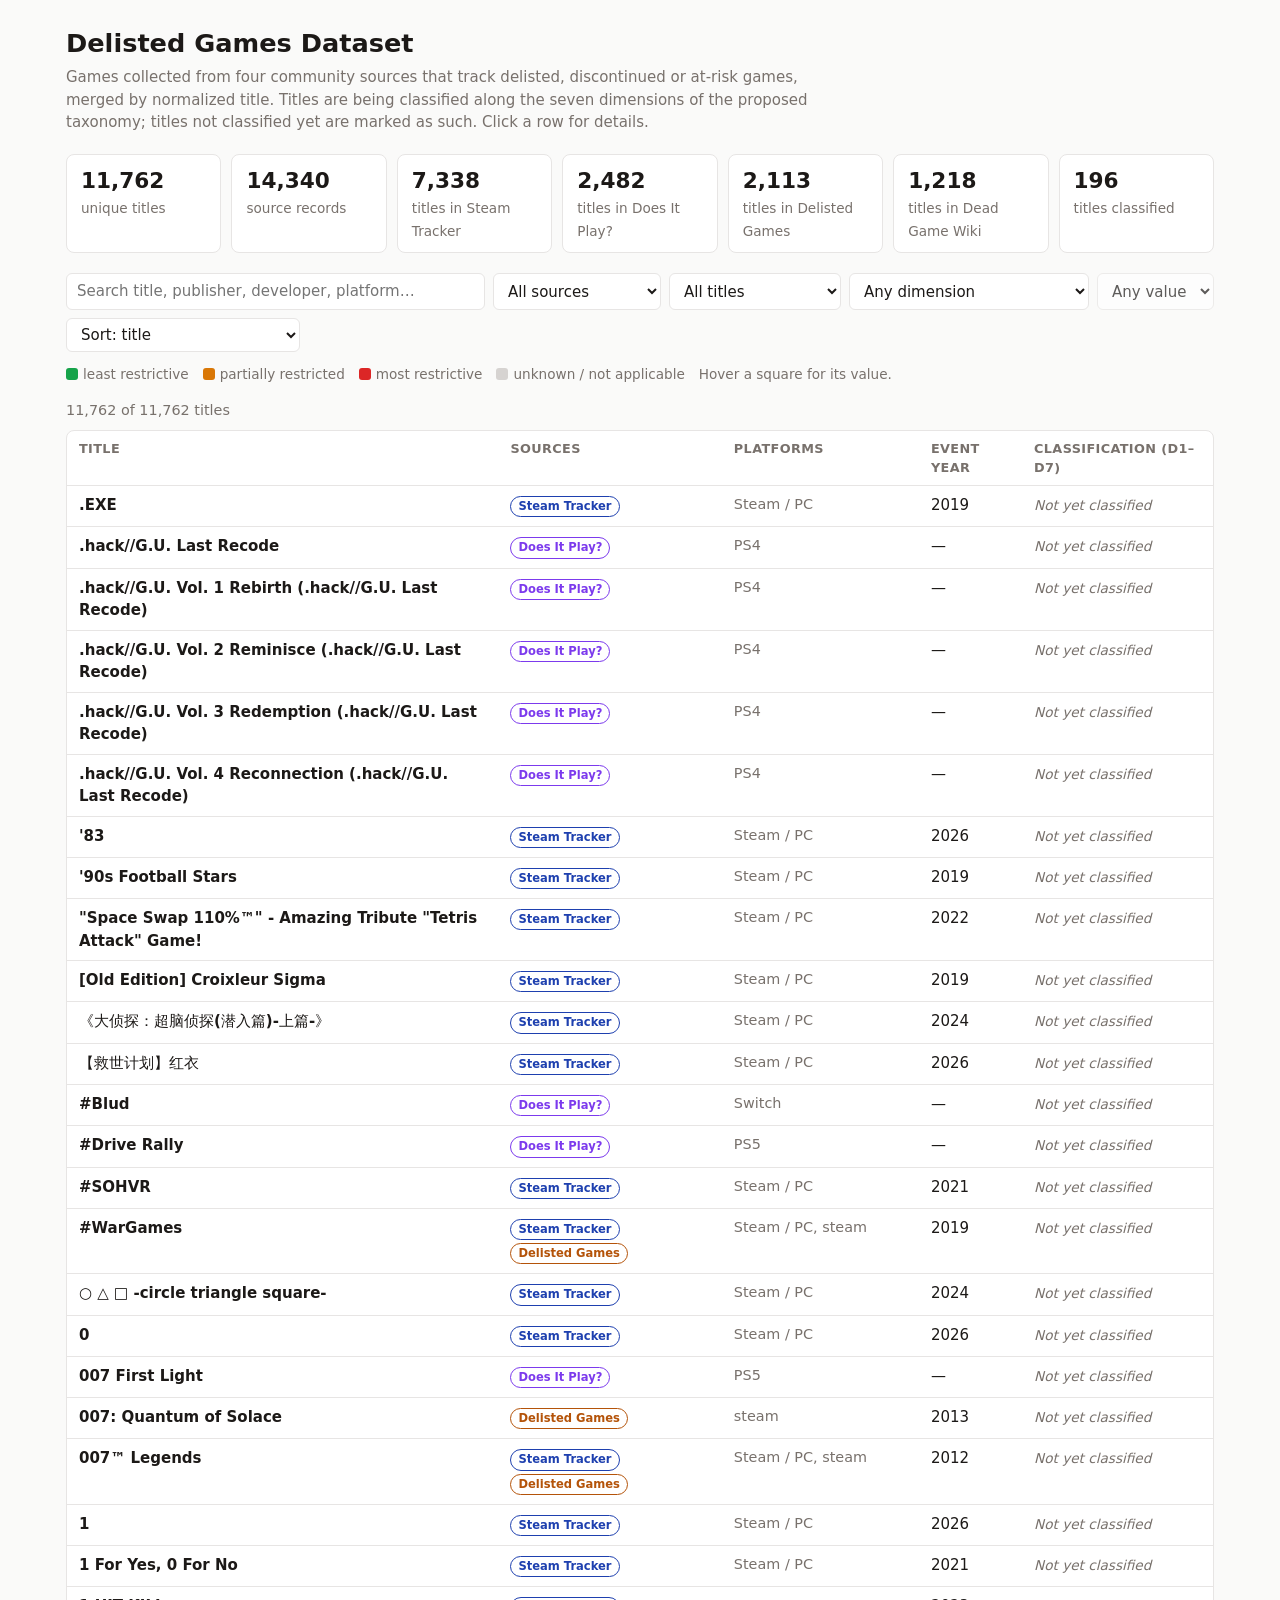
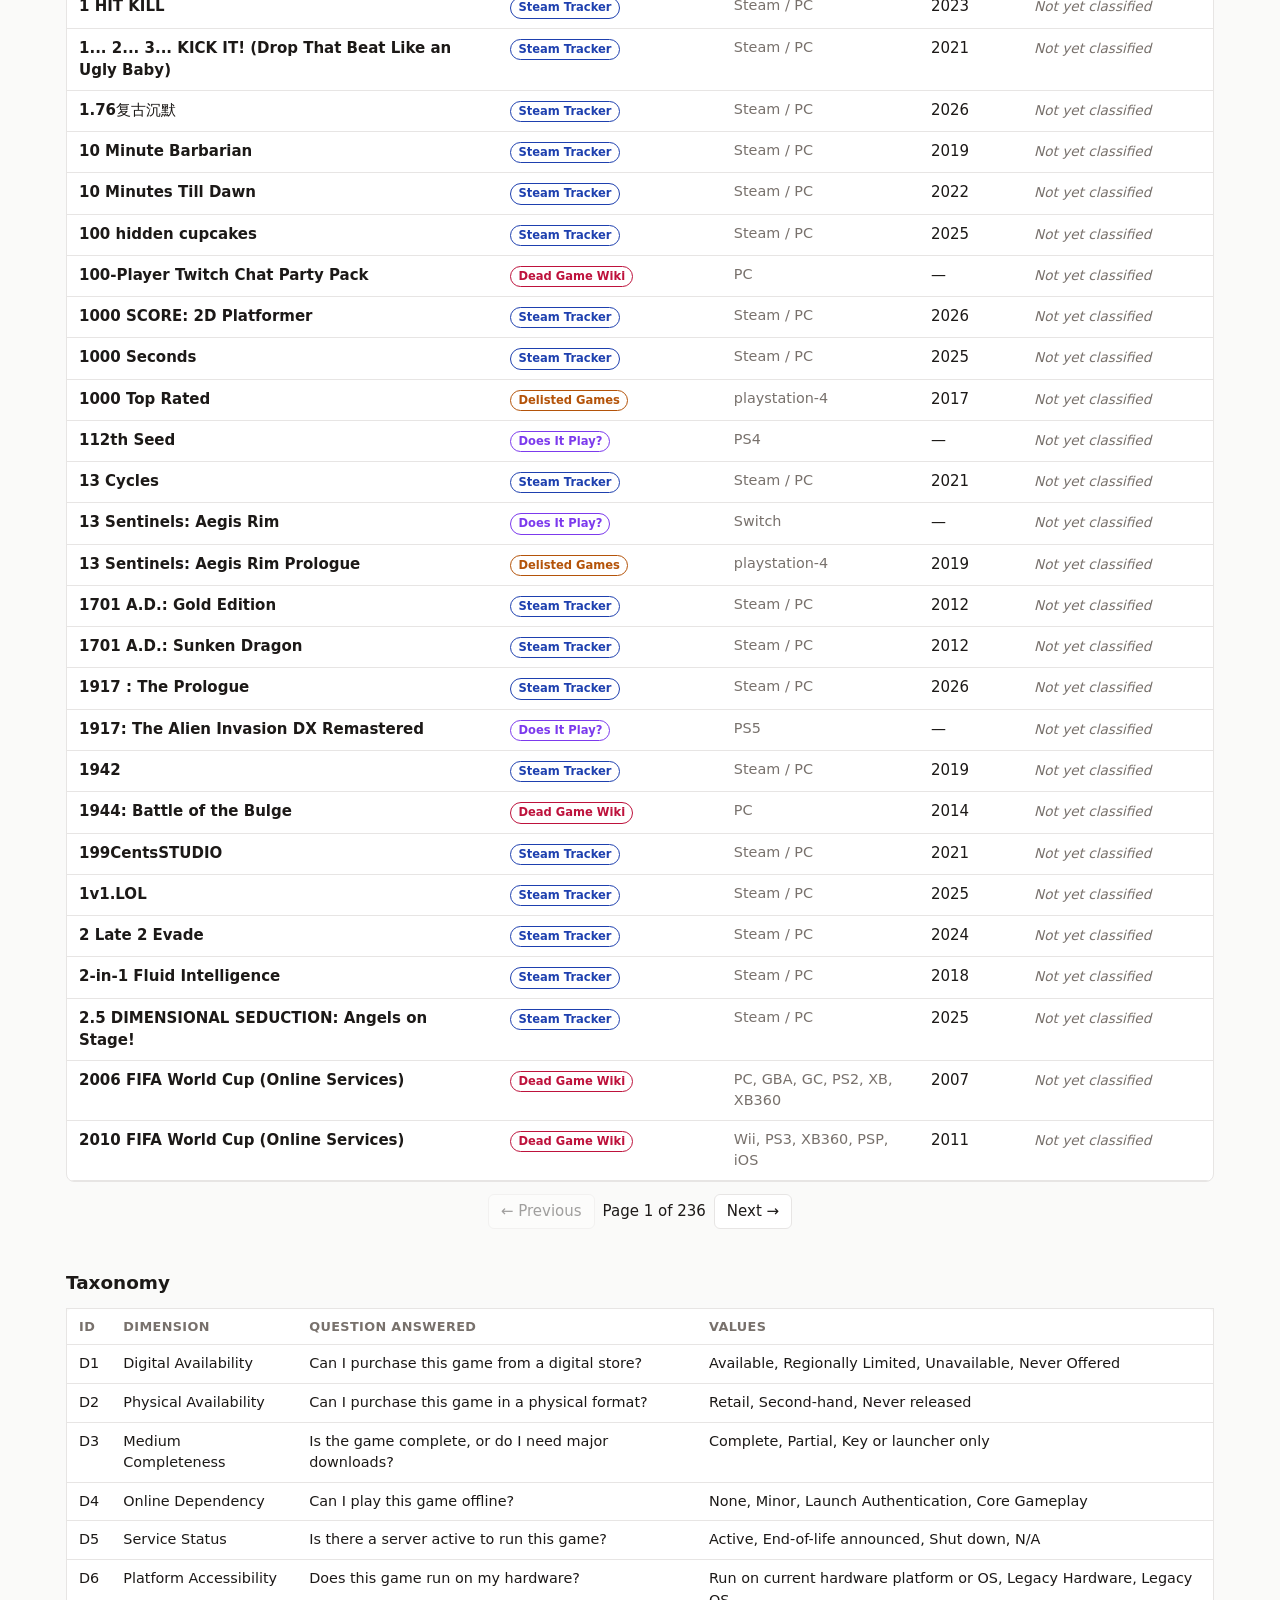
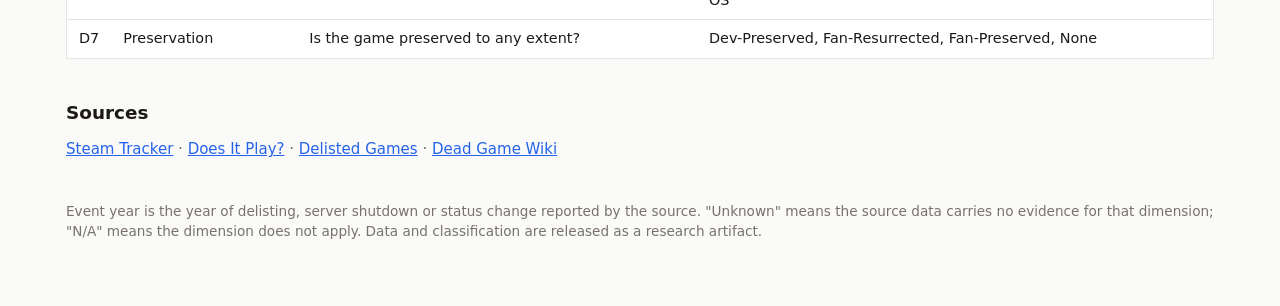
==== index.html @ ac96ac07 "Initial dataset site Co-Authored-By: Claude Opus 5.5 <noreply@anthropic.com>" ====
<!doctype html>
<html lang="en">
<head>
<meta charset="utf-8">
<meta name="viewport" content="width=device-width, initial-scale=1">
<title>Delisted Games Dataset</title>
<style>
  :root {
    --bg: #fafaf9; --panel: #ffffff; --text: #1c1917; --muted: #78716c;
    --line: #e7e5e4; --accent: #2563eb; --row-hover: #f5f5f4;
    --good: #16a34a; --mid: #d97706; --bad: #dc2626; --none: #d6d3d1;
    --steam_tracker: #1e40af; --doesitplay: #7c3aed;
    --delisted_games: #b45309; --dead_game_list: #be123c;
  }
  @media (prefers-color-scheme: dark) {
    :root:not([data-theme="light"]) {
      --bg: #0c0a09; --panel: #1c1917; --text: #f5f5f4; --muted: #a8a29e;
      --line: #292524; --accent: #60a5fa; --row-hover: #262220; --none: #44403c;
      --steam_tracker: #93c5fd; --doesitplay: #c4b5fd;
      --delisted_games: #fcd34d; --dead_game_list: #fda4af;
    }
  }
  * { box-sizing: border-box; }
  body { margin: 0; background: var(--bg); color: var(--text);
         font: 15px/1.5 system-ui, -apple-system, "Segoe UI", sans-serif; }
  main { max-width: 1180px; margin: 0 auto; padding: 24px 16px 64px; }
  h1 { font-size: 1.6rem; margin: 0 0 4px; }
  h2 { font-size: 1.15rem; margin: 40px 0 12px; }
  p.lead { color: var(--muted); margin: 0 0 20px; max-width: 760px; }
  a { color: var(--accent); }

  .stats { display: grid; grid-template-columns: repeat(auto-fit, minmax(150px, 1fr));
           gap: 10px; margin-bottom: 20px; }
  .stat { background: var(--panel); border: 1px solid var(--line); border-radius: 8px; padding: 10px 14px; }
  .stat b { display: block; font-size: 1.35rem; font-variant-numeric: tabular-nums; }
  .stat span { color: var(--muted); font-size: .85rem; }

  .filters { display: flex; flex-wrap: wrap; gap: 8px; margin-bottom: 12px; }
  .filters input, .filters select {
    font: inherit; padding: 6px 10px; border: 1px solid var(--line); border-radius: 6px;
    background: var(--panel); color: var(--text); min-width: 0; }
  .filters input[type=search] { flex: 1 1 240px; }
  .count { color: var(--muted); font-size: .9rem; margin-bottom: 8px; }

  .table-wrap { background: var(--panel); border: 1px solid var(--line); border-radius: 8px; overflow-x: auto; }
  table { border-collapse: collapse; width: 100%; }
  th, td { text-align: left; padding: 8px 12px; border-bottom: 1px solid var(--line); vertical-align: top; }
  th { font-size: .8rem; text-transform: uppercase; letter-spacing: .03em; color: var(--muted); font-weight: 600; }
  tr.game { cursor: pointer; }
  tr.game:hover { background: var(--row-hover); }
  tr.game td:first-child { font-weight: 550; }
  td.num { font-variant-numeric: tabular-nums; white-space: nowrap; }
  .plat { color: var(--muted); font-size: .9rem; }

  .badge { display: inline-block; font-size: .72rem; font-weight: 600; padding: 1px 7px; margin: 1px 3px 1px 0;
           border-radius: 999px; border: 1px solid currentColor; white-space: nowrap; }
  .chips { display: flex; gap: 3px; }
  .chip { width: 20px; height: 20px; border-radius: 4px; font-size: .7rem; font-weight: 700; color: #fff;
          display: grid; place-items: center; }
  .chip.good { background: var(--good); } .chip.mid { background: var(--mid); }
  .chip.bad { background: var(--bad); } .chip.none { background: var(--none); color: var(--muted); }
  .pending { color: var(--muted); font-size: .85rem; font-style: italic; }

  tr.detail td { background: var(--bg); padding: 14px 16px; }
  .detail-grid { display: grid; grid-template-columns: repeat(auto-fit, minmax(300px, 1fr)); gap: 12px; }
  .card { background: var(--panel); border: 1px solid var(--line); border-radius: 8px; padding: 12px 14px; }
  .card h3 { font-size: .95rem; margin: 0 0 6px; }
  .card dl { display: grid; grid-template-columns: max-content 1fr; gap: 2px 12px; margin: 0; font-size: .88rem; }
  .card dt { color: var(--muted); }
  .card dd { margin: 0; overflow-wrap: anywhere; }
  .card .excerpt { font-size: .85rem; color: var(--muted); margin: 8px 0 0; }
  .cls-table td { padding: 4px 8px; font-size: .88rem; }
  .cls-table td:first-child { color: var(--muted); white-space: nowrap; }
  .val { font-weight: 600; }
  .val.good { color: var(--good); } .val.mid { color: var(--mid); } .val.bad { color: var(--bad); }
  .val.none { color: var(--muted); font-weight: 400; }

  .pager { display: flex; gap: 8px; align-items: center; justify-content: center; margin-top: 12px; }
  .pager button { font: inherit; padding: 5px 12px; border-radius: 6px; border: 1px solid var(--line);
                  background: var(--panel); color: var(--text); cursor: pointer; }
  .pager button:disabled { opacity: .4; cursor: default; }

  .taxonomy { width: 100%; background: var(--panel); border: 1px solid var(--line); border-radius: 8px; }
  .taxonomy td { font-size: .9rem; }
  .legend { display: flex; gap: 14px; flex-wrap: wrap; font-size: .85rem; color: var(--muted); margin: 8px 0 16px; }
  .legend span { display: inline-flex; align-items: center; gap: 5px; }
  .legend i { width: 12px; height: 12px; border-radius: 3px; display: inline-block; }
  footer { margin-top: 40px; color: var(--muted); font-size: .85rem; }

  @media (max-width: 640px) {
    th.col-plat, td.col-plat, th.col-year, td.col-year { display: none; }
    th, td { padding: 8px; }
  }
</style>
</head>
<body>
<main>
  <h1>Delisted Games Dataset</h1>
  <p class="lead">
    Games collected from four community sources that track delisted, discontinued or at-risk games,
    merged by normalized title. Titles are being classified along the seven dimensions of the
    proposed taxonomy; titles not classified yet are marked as such. Click a row for details.
  </p>

  <div class="stats" id="stats"></div>

  <div class="filters">
    <input type="search" id="q" placeholder="Search title, publisher, developer, platform…" aria-label="Search">
    <select id="f-source" aria-label="Source"></select>
    <select id="f-status" aria-label="Classification status">
      <option value="">All titles</option>
      <option value="yes">Classified</option>
      <option value="no">Not yet classified</option>
    </select>
    <select id="f-dim" aria-label="Taxonomy dimension"></select>
    <select id="f-val" aria-label="Dimension value" disabled><option value="">Any value</option></select>
    <select id="f-sort" aria-label="Sort">
      <option value="title">Sort: title</option>
      <option value="event-desc">Sort: event year (newest)</option>
      <option value="event-asc">Sort: event year (oldest)</option>
      <option value="sources">Sort: number of sources</option>
    </select>
  </div>
  <div class="legend" id="legend"></div>
  <div class="count" id="count"></div>

  <div class="table-wrap">
    <table>
      <thead><tr>
        <th>Title</th><th>Sources</th><th class="col-plat">Platforms</th>
        <th class="col-year">Event year</th><th>Classification (D1–D7)</th>
      </tr></thead>
      <tbody id="rows"></tbody>
    </table>
  </div>
  <div class="pager">
    <button id="prev">← Previous</button><span id="page"></span><button id="next">Next →</button>
  </div>

  <h2>Taxonomy</h2>
  <table class="taxonomy">
    <thead><tr><th>ID</th><th>Dimension</th><th>Question answered</th><th>Values</th></tr></thead>
    <tbody id="taxonomy"></tbody>
  </table>

  <h2>Sources</h2>
  <p class="lead" id="sources-text"></p>

  <footer>
    Event year is the year of delisting, server shutdown or status change reported by the source.
    "Unknown" means the source data carries no evidence for that dimension; "N/A" means the dimension
    does not apply. Data and classification are released as a research artifact.
  </footer>
</main>

<script src="games.js"></script>
<script src="classification.js"></script>
<script>
(() => {
  const SOURCES = {
    steam_tracker:  { label: "Steam Tracker",  url: "https://steam-tracker.com/apps/delisted" },
    doesitplay:     { label: "Does It Play?",  url: "https://www.doesitplay.org/" },
    delisted_games: { label: "Delisted Games", url: "https://delistedgames.com/" },
    dead_game_list: { label: "Dead Game Wiki", url: "https://stopkillinggames.wiki.gg/wiki/Dead_game_list" },
  };

  // Table III; tone per value: good / mid / bad / none (no or neutral evidence).
  const DIMS = [
    ["D1", "Digital Availability", "Can I purchase this game from a digital store?",
      { "Available": "good", "Regionally Limited": "mid", "Unavailable": "bad", "Never Offered": "none" }],
    ["D2", "Physical Availability", "Can I purchase this game in a physical format?",
      { "Retail": "good", "Second-hand": "mid", "Never released": "none" }],
    ["D3", "Medium Completeness", "Is the game complete, or do I need major downloads?",
      { "Complete": "good", "Partial": "mid", "Key or launcher only": "bad" }],
    ["D4", "Online Dependency", "Can I play this game offline?",
      { "None": "good", "Minor": "mid", "Launch Authentication": "bad", "Core Gameplay": "bad" }],
    ["D5", "Service Status", "Is there a server active to run this game?",
      { "Active": "good", "End-of-life announced": "mid", "Shut down": "bad", "N/A": "none" }],
    ["D6", "Platform Accessibility", "Does this game run on my hardware?",
      { "Run on current hardware platform or OS": "good", "Legacy Hardware": "mid", "Legacy OS": "mid" }],
    ["D7", "Preservation", "Is the game preserved to any extent?",
      { "Dev-Preserved": "good", "Fan-Resurrected": "good", "Fan-Preserved": "mid", "None": "bad" }],
  ];
  const tone = (i, v) => DIMS[i][3][v] || "none";

  const PAGE_SIZE = 50;
  const games = window.GAMES || [];
  const cls = window.CLASSIFICATION || {};

  const esc = (s) => String(s ?? "").replace(/[&<>"']/g,
    (c) => ({ "&": "&amp;", "<": "&lt;", ">": "&gt;", '"': "&quot;", "'": "&#39;" }[c]));
  const safeUrl = (u) => /^https?:\/\//i.test(u || "") ? u : "";
  const uniq = (a) => [...new Set(a.filter(Boolean))];

  // Precompute per-title fields used by search, filters and sorting.
  for (const g of games) {
    g.name = g.r[0].n || g.id;
    g.sources = uniq(g.r.map((r) => r.s));
    g.platforms = uniq(g.r.map((r) => r.p));
    const ey = g.r.map((r) => +r.ey).filter(Boolean);
    g.event = ey.length ? Math.min(...ey) : null;
    g.text = [g.id, ...g.r.flatMap((r) => [r.n, r.pub, r.dev, r.p])].join(" ").toLowerCase();
    g.c = cls[g.id] || null;
  }

  // Stats.
  const nRecords = games.reduce((n, g) => n + g.r.length, 0);
  const nClassified = games.filter((g) => g.c).length;
  const statItems = [
    [games.length.toLocaleString(), "unique titles"],
    [nRecords.toLocaleString(), "source records"],
    ...Object.entries(SOURCES).map(([k, s]) =>
      [games.filter((g) => g.sources.includes(k)).length.toLocaleString(), `titles in ${s.label}`]),
    [nClassified.toLocaleString(), "titles classified"],
  ];
  document.getElementById("stats").innerHTML =
    statItems.map(([b, s]) => `<div class="stat"><b>${b}</b><span>${esc(s)}</span></div>`).join("");

  // Filter controls.
  const $ = (id) => document.getElementById(id);
  $("f-source").innerHTML = `<option value="">All sources</option>` +
    Object.entries(SOURCES).map(([k, s]) => `<option value="${k}">${esc(s.label)}</option>`).join("");
  $("f-dim").innerHTML = `<option value="">Any dimension</option>` +
    DIMS.map(([id, name], i) => `<option value="${i}">${id} ${esc(name)}</option>`).join("");
  $("f-dim").addEventListener("change", () => {
    const i = $("f-dim").value;
    const vals = i === "" ? [] : uniq([...Object.keys(DIMS[i][3]), "N/A", "Unknown"]);
    $("f-val").innerHTML = `<option value="">Any value</option>` +
      vals.map((v) => `<option>${esc(v)}</option>`).join("");
    $("f-val").disabled = i === "";
    update(true);
  });

  $("legend").innerHTML = [["good", "least restrictive"], ["mid", "partially restricted"],
    ["bad", "most restrictive"], ["none", "unknown / not applicable"]]
    .map(([t, l]) => `<span><i style="background:var(--${t})"></i>${l}</span>`).join("") +
    `<span>Hover a square for its value.</span>`;

  $("taxonomy").innerHTML = DIMS.map(([id, name, q, vals]) =>
    `<tr><td>${id}</td><td>${esc(name)}</td><td>${esc(q)}</td><td>${Object.keys(vals).map(esc).join(", ")}</td></tr>`
  ).join("");

  $("sources-text").innerHTML = Object.values(SOURCES)
    .map((s) => `<a href="${s.url}" rel="noopener noreferrer" target="_blank">${esc(s.label)}</a>`).join(" · ");

  // Rendering.
  let page = 0, filtered = games, open = null;

  function chips(g) {
    if (!g.c) return `<span class="pending">Not yet classified</span>`;
    return `<div class="chips">` + g.c.d.map((v, i) =>
      `<span class="chip ${tone(i, v)}" title="${DIMS[i][0]} ${esc(DIMS[i][1])}: ${esc(v)}">${i + 1}</span>`
    ).join("") + `</div>`;
  }

  function badges(g) {
    return g.sources.map((s) =>
      `<span class="badge" style="color:var(--${s})">${esc(SOURCES[s].label)}</span>`).join("");
  }

  function recordCard(r) {
    const url = safeUrl(r.url);
    const rows = [["Name", r.n], ["Platform", r.p], ["Publisher", r.pub], ["Developer", r.dev],
                  ["Release year", r.ry], ["Event year", r.ey], ["Status", r.st]]
      .filter(([, v]) => v)
      .map(([k, v]) => `<dt>${k}</dt><dd>${esc(v)}</dd>`).join("");
    return `<div class="card"><h3 style="color:var(--${r.s})">${esc(SOURCES[r.s].label)}</h3>
      <dl>${rows}${url ? `<dt>Link</dt><dd><a href="${esc(url)}" rel="noopener noreferrer" target="_blank">${esc(new URL(url).hostname)}</a></dd>` : ""}</dl>
      ${r.x ? `<p class="excerpt">${esc(r.x)}</p>` : ""}</div>`;
  }

  function classificationCard(g) {
    if (!g.c) return `<div class="card"><h3>Classification</h3><p class="pending">This title has not been classified yet.</p></div>`;
    const rows = g.c.d.map((v, i) =>
      `<tr><td>${DIMS[i][0]} ${esc(DIMS[i][1])}</td><td class="val ${tone(i, v)}">${esc(v)}</td></tr>`).join("");
    return `<div class="card"><h3>Classification</h3><table class="cls-table">${rows}</table>
      ${g.c.note ? `<p class="excerpt"><b>Annotator note:</b> ${esc(g.c.note)}</p>` : ""}
      ${g.c.ev ? `<p class="excerpt"><b>Evidence:</b> ${esc(g.c.ev)}</p>` : ""}
      ${g.c.src ? `<p class="excerpt">Judged on the platform listed in ${esc(SOURCES[g.c.src]?.label || g.c.src)}.</p>` : ""}</div>`;
  }

  function render() {
    const pages = Math.max(1, Math.ceil(filtered.length / PAGE_SIZE));
    page = Math.min(page, pages - 1);
    const slice = filtered.slice(page * PAGE_SIZE, (page + 1) * PAGE_SIZE);
    $("rows").innerHTML = slice.map((g) => {
      const plat = g.platforms.slice(0, 3).join(", ") + (g.platforms.length > 3 ? ` +${g.platforms.length - 3}` : "");
      const row = `<tr class="game" data-id="${esc(g.id)}" aria-expanded="${open === g.id}">
        <td>${esc(g.name)}</td><td>${badges(g)}</td>
        <td class="col-plat plat">${esc(plat)}</td><td class="col-year num">${g.event ?? "—"}</td>
        <td>${chips(g)}</td></tr>`;
      const detail = open === g.id
        ? `<tr class="detail"><td colspan="5"><div class="detail-grid">${classificationCard(g)}${g.r.map(recordCard).join("")}</div></td></tr>`
        : "";
      return row + detail;
    }).join("") || `<tr><td colspan="5" class="pending">No titles match these filters.</td></tr>`;
    $("count").textContent = `${filtered.length.toLocaleString()} of ${games.length.toLocaleString()} titles`;
    $("page").textContent = `Page ${page + 1} of ${pages}`;
    $("prev").disabled = page === 0;
    $("next").disabled = page >= pages - 1;
  }

  function update(resetPage) {
    const q = $("q").value.trim().toLowerCase();
    const src = $("f-source").value, status = $("f-status").value;
    const dim = $("f-dim").value, val = $("f-val").value;
    filtered = games.filter((g) =>
      (!q || g.text.includes(q)) &&
      (!src || g.sources.includes(src)) &&
      (!status || (status === "yes") === !!g.c) &&
      (dim === "" || (g.c && (!val || g.c.d[dim] === val))));
    const sort = $("f-sort").value;
    const byTitle = (a, b) => a.name.localeCompare(b.name);
    const cmp = {
      "title": byTitle,
      "event-desc": (a, b) => (b.event ?? -1) - (a.event ?? -1) || byTitle(a, b),
      "event-asc": (a, b) => (a.event ?? 1e4) - (b.event ?? 1e4) || byTitle(a, b),
      "sources": (a, b) => b.sources.length - a.sources.length || byTitle(a, b),
    }[sort];
    filtered = [...filtered].sort(cmp);
    if (resetPage) page = 0;
    render();
  }

  let timer;
  $("q").addEventListener("input", () => { clearTimeout(timer); timer = setTimeout(() => update(true), 150); });
  for (const id of ["f-source", "f-status", "f-val", "f-sort"]) $(id).addEventListener("change", () => update(true));
  $("prev").addEventListener("click", () => { page--; render(); window.scrollTo({ top: $("count").offsetTop - 10 }); });
  $("next").addEventListener("click", () => { page++; render(); window.scrollTo({ top: $("count").offsetTop - 10 }); });
  $("rows").addEventListener("click", (e) => {
    if (e.target.closest("a")) return;
    const tr = e.target.closest("tr.game");
    if (!tr) return;
    open = open === tr.dataset.id ? null : tr.dataset.id;
    render();
  });

  update(true);
})();
</script>
</body>
</html>
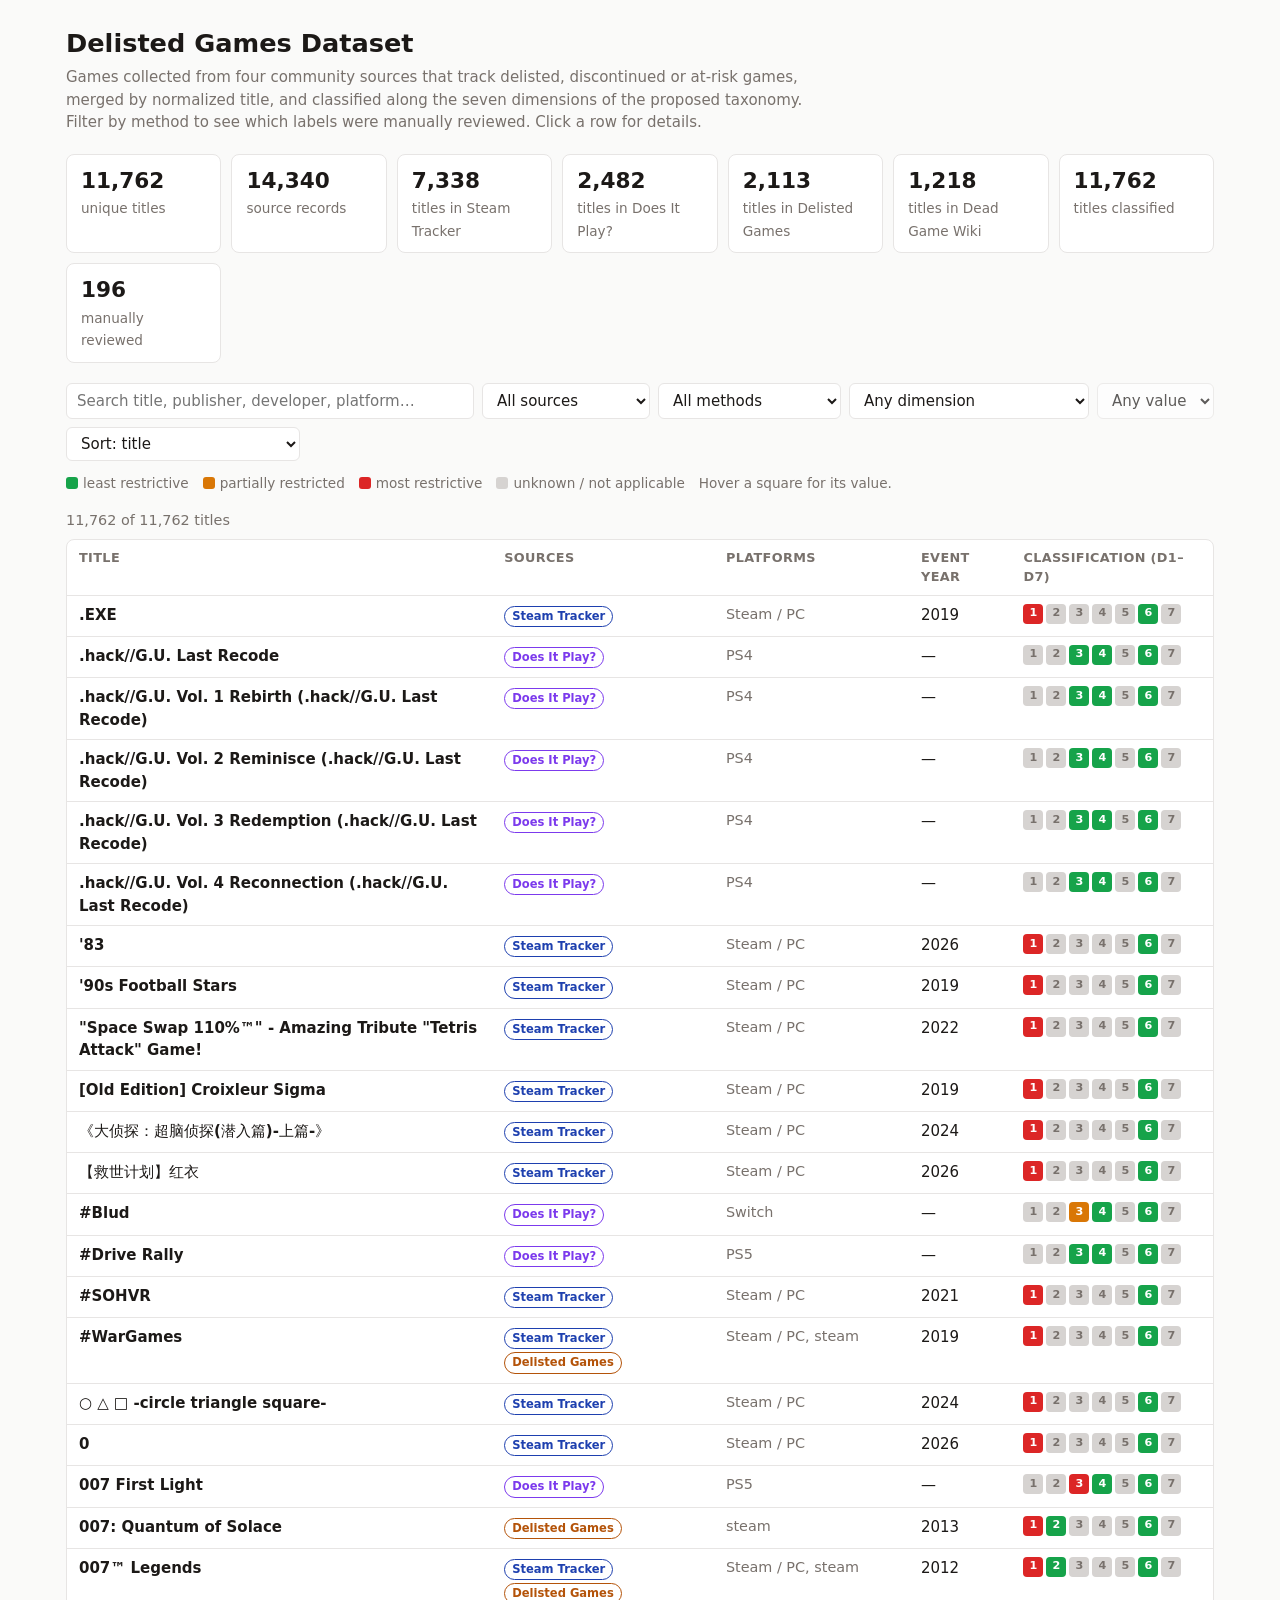
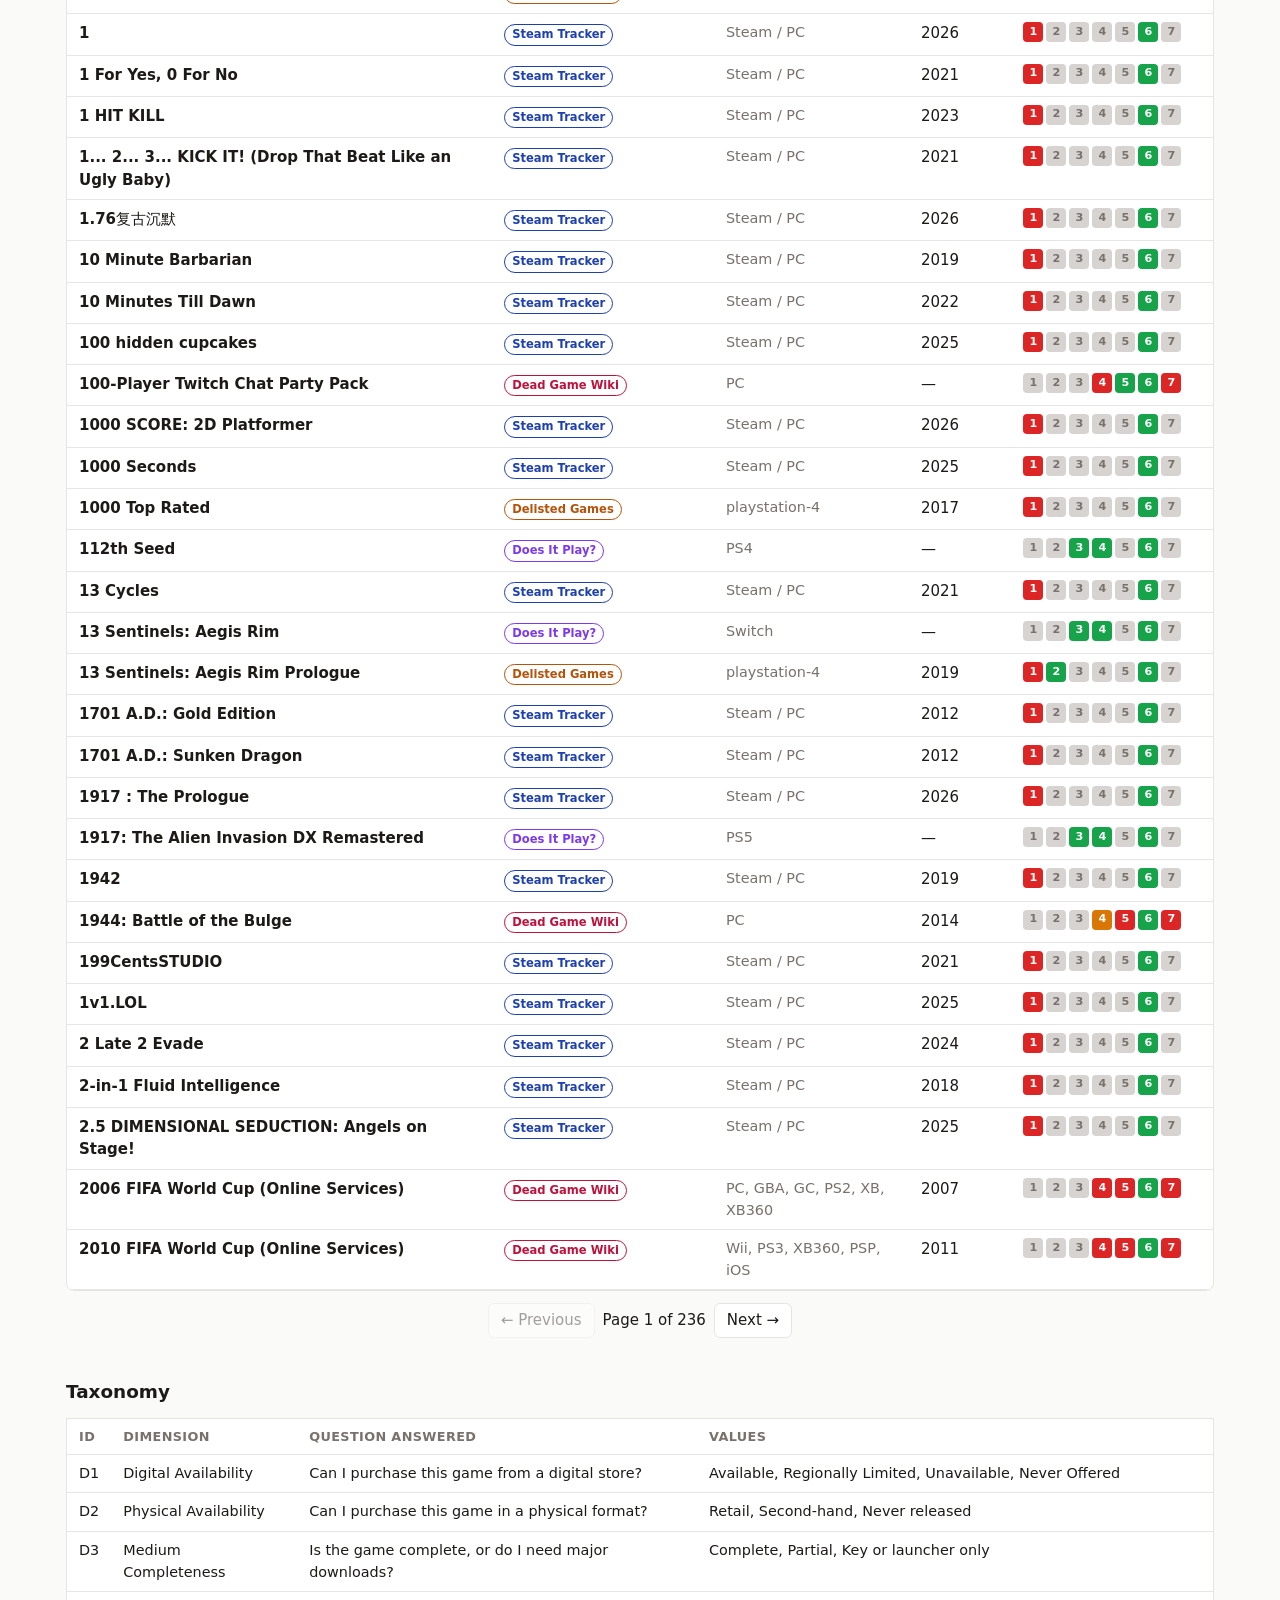
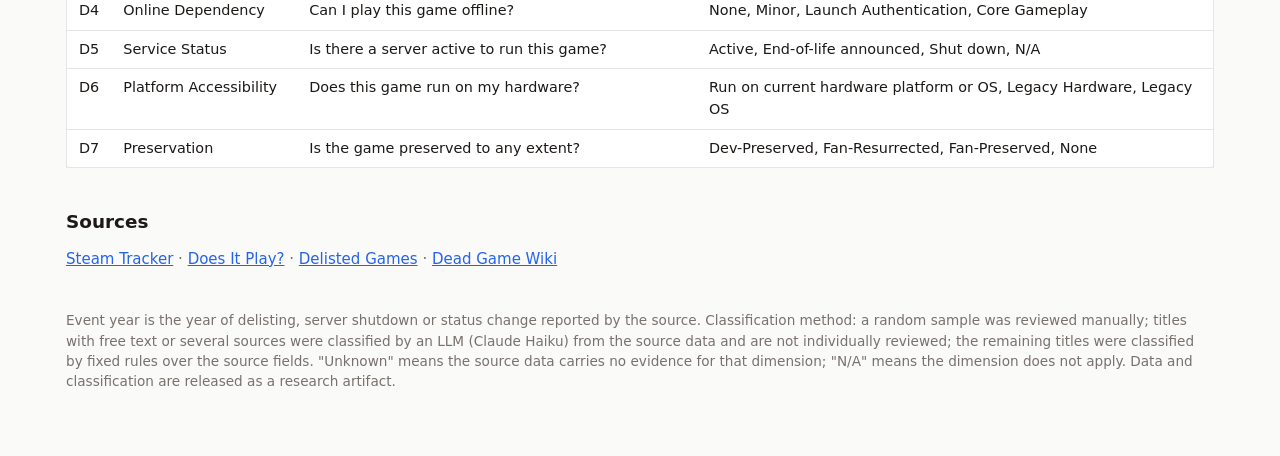
==== commit 1c36452d: "Classify all titles; show method and confidence Co-Authored-By: Claude Opus 5.5 <noreply@anthropic.c" ====
--- a/index.html
+++ b/index.html
@@ -98,8 +98,8 @@
   <h1>Delisted Games Dataset</h1>
   <p class="lead">
     Games collected from four community sources that track delisted, discontinued or at-risk games,
-    merged by normalized title. Titles are being classified along the seven dimensions of the
-    proposed taxonomy; titles not classified yet are marked as such. Click a row for details.
+    merged by normalized title, and classified along the seven dimensions of the proposed taxonomy.
+    Filter by method to see which labels were manually reviewed. Click a row for details.
   </p>
 
   <div class="stats" id="stats"></div>
@@ -107,10 +107,12 @@
   <div class="filters">
     <input type="search" id="q" placeholder="Search title, publisher, developer, platform…" aria-label="Search">
     <select id="f-source" aria-label="Source"></select>
-    <select id="f-status" aria-label="Classification status">
-      <option value="">All titles</option>
-      <option value="yes">Classified</option>
-      <option value="no">Not yet classified</option>
+    <select id="f-status" aria-label="Classification method">
+      <option value="">All methods</option>
+      <option value="manual review">Manually reviewed</option>
+      <option value="LLM (Haiku)">LLM (Haiku)</option>
+      <option value="rules">Rules</option>
+      <option value="none">Not yet classified</option>
     </select>
     <select id="f-dim" aria-label="Taxonomy dimension"></select>
     <select id="f-val" aria-label="Dimension value" disabled><option value="">Any value</option></select>
@@ -148,6 +150,9 @@
 
   <footer>
     Event year is the year of delisting, server shutdown or status change reported by the source.
+    Classification method: a random sample was reviewed manually; titles with free text or several sources were
+    classified by an LLM (Claude Haiku) from the source data and are not individually reviewed; the remaining titles
+    were classified by fixed rules over the source fields.
     "Unknown" means the source data carries no evidence for that dimension; "N/A" means the dimension
     does not apply. Data and classification are released as a research artifact.
   </footer>
@@ -206,12 +211,14 @@
   // Stats.
   const nRecords = games.reduce((n, g) => n + g.r.length, 0);
   const nClassified = games.filter((g) => g.c).length;
+  const nManual = games.filter((g) => g.c?.m === "manual review").length;
   const statItems = [
     [games.length.toLocaleString(), "unique titles"],
     [nRecords.toLocaleString(), "source records"],
     ...Object.entries(SOURCES).map(([k, s]) =>
       [games.filter((g) => g.sources.includes(k)).length.toLocaleString(), `titles in ${s.label}`]),
     [nClassified.toLocaleString(), "titles classified"],
+    [nManual.toLocaleString(), "manually reviewed"],
   ];
   document.getElementById("stats").innerHTML =
     statItems.map(([b, s]) => `<div class="stat"><b>${b}</b><span>${esc(s)}</span></div>`).join("");
@@ -273,7 +280,9 @@
     if (!g.c) return `<div class="card"><h3>Classification</h3><p class="pending">This title has not been classified yet.</p></div>`;
     const rows = g.c.d.map((v, i) =>
       `<tr><td>${DIMS[i][0]} ${esc(DIMS[i][1])}</td><td class="val ${tone(i, v)}">${esc(v)}</td></tr>`).join("");
+    const method = { "manual review": "Manually reviewed", "LLM (Haiku)": "LLM (Claude Haiku), not reviewed", "rules": "Rules over source fields" }[g.c.m] || g.c.m;
     return `<div class="card"><h3>Classification</h3><table class="cls-table">${rows}</table>
+      <p class="excerpt"><b>Method:</b> ${esc(method)}${g.c.conf ? ` · ${esc(g.c.conf)} confidence` : ""}</p>
       ${g.c.note ? `<p class="excerpt"><b>Annotator note:</b> ${esc(g.c.note)}</p>` : ""}
       ${g.c.ev ? `<p class="excerpt"><b>Evidence:</b> ${esc(g.c.ev)}</p>` : ""}
       ${g.c.src ? `<p class="excerpt">Judged on the platform listed in ${esc(SOURCES[g.c.src]?.label || g.c.src)}.</p>` : ""}</div>`;
@@ -307,7 +316,7 @@
     filtered = games.filter((g) =>
       (!q || g.text.includes(q)) &&
       (!src || g.sources.includes(src)) &&
-      (!status || (status === "yes") === !!g.c) &&
+      (!status || (status === "none" ? !g.c : g.c?.m === status)) &&
       (dim === "" || (g.c && (!val || g.c.d[dim] === val))));
     const sort = $("f-sort").value;
     const byTitle = (a, b) => a.name.localeCompare(b.name);
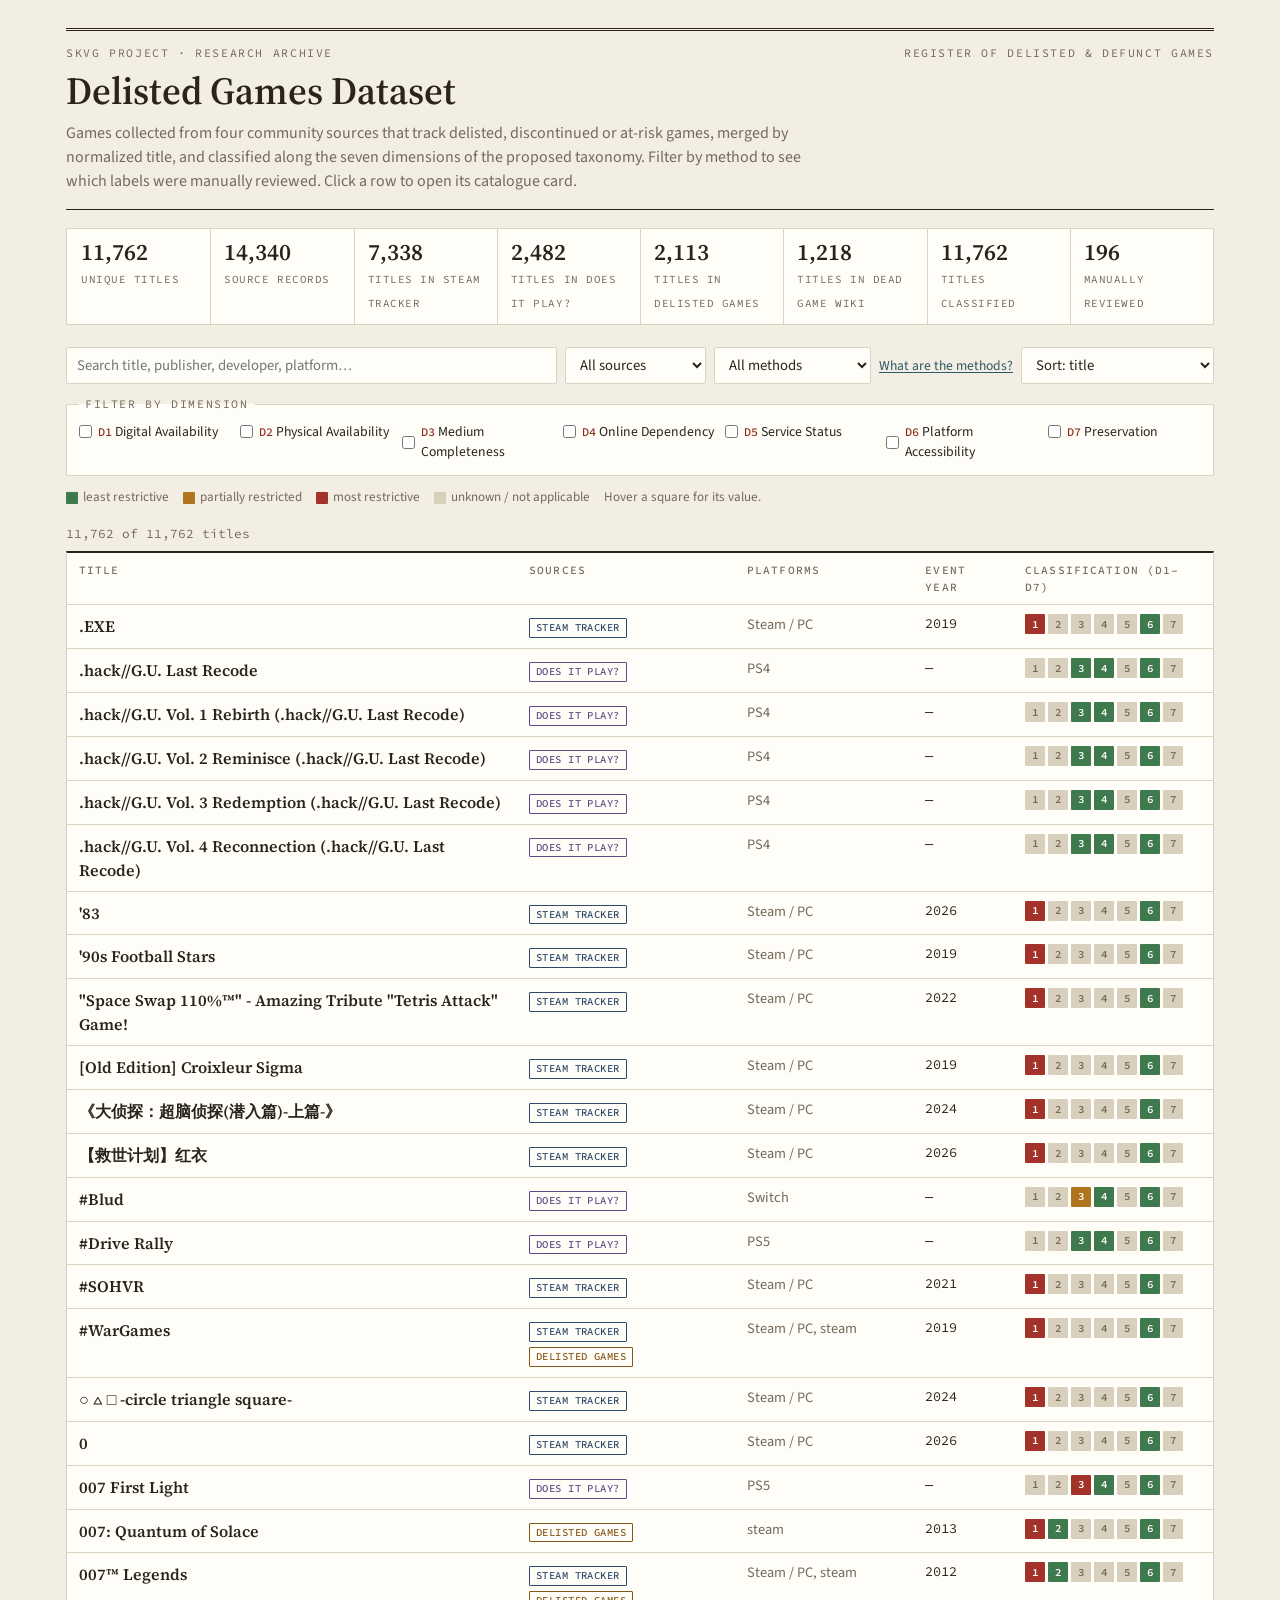
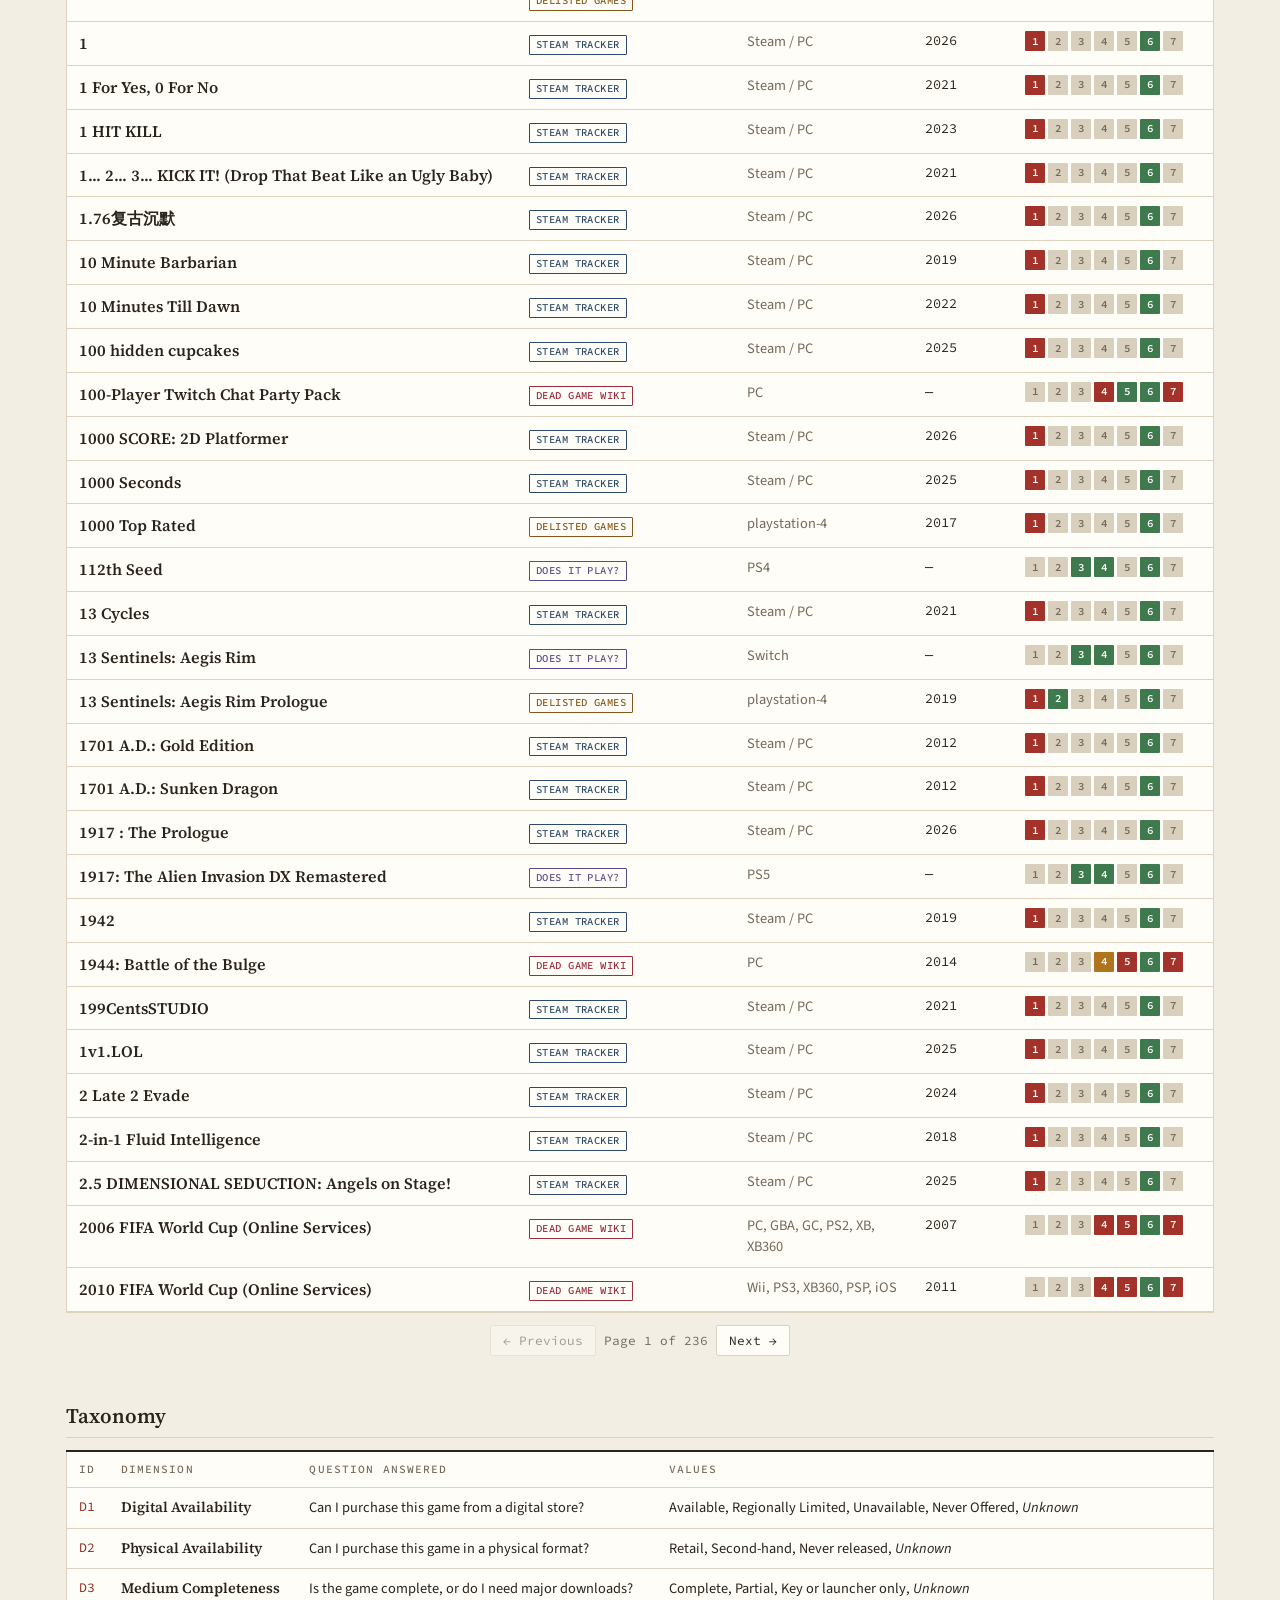
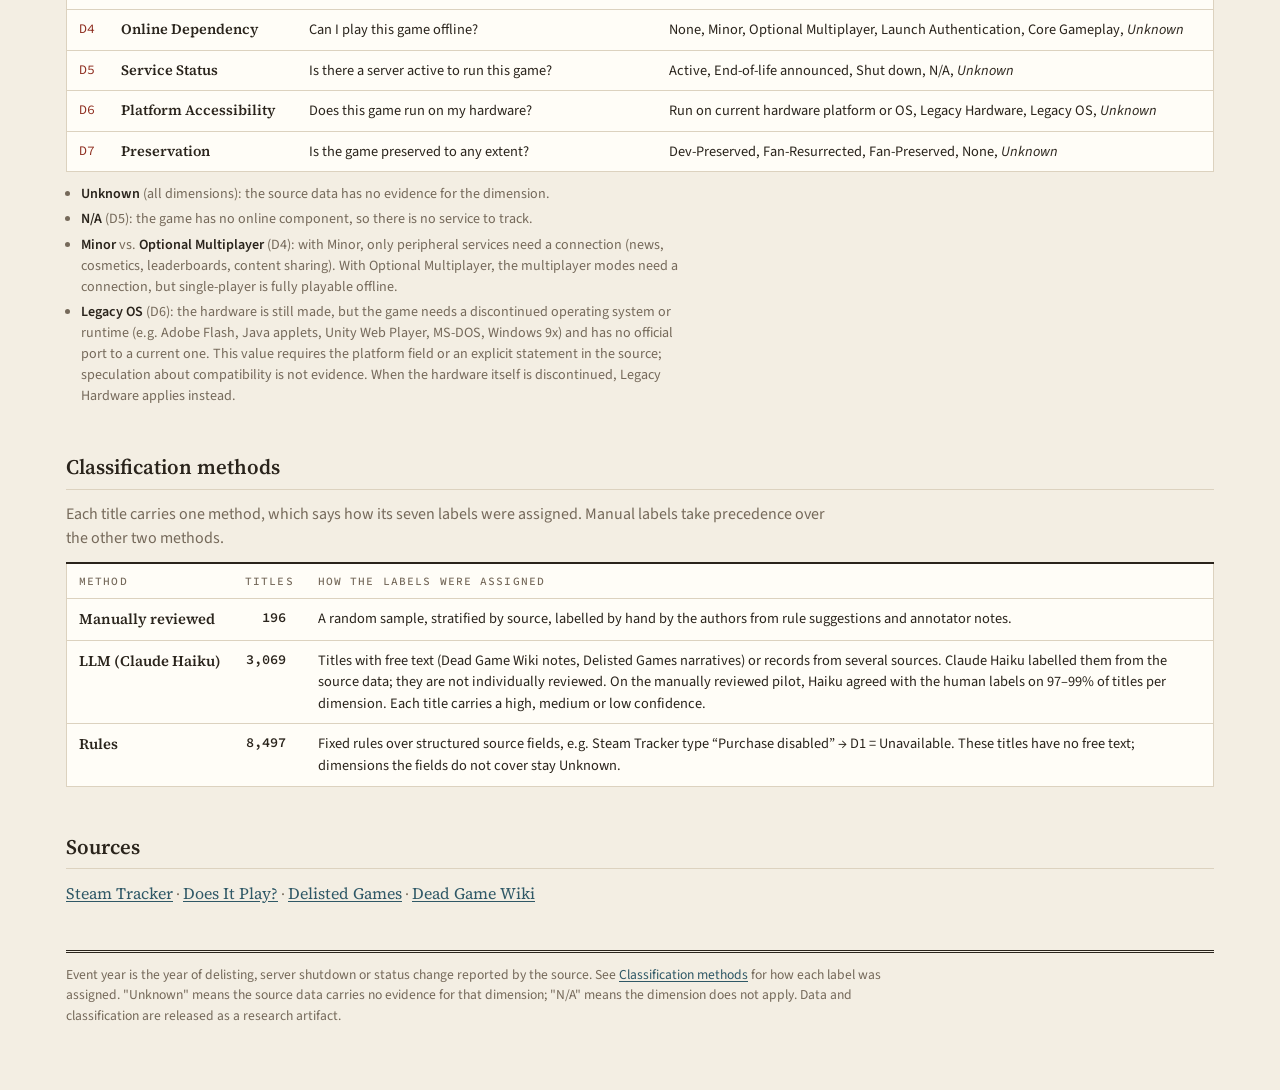
==== commit e5ccc02c: "Archive restyle, multi-dimension filter, taxonomy v2 - Archive catalogue look: masthead, ledger stat" ====
--- a/index.html
+++ b/index.html
@@ -4,103 +4,188 @@
 <meta charset="utf-8">
 <meta name="viewport" content="width=device-width, initial-scale=1">
 <title>Delisted Games Dataset</title>
+<link rel="preconnect" href="https://fonts.googleapis.com">
+<link rel="preconnect" href="https://fonts.gstatic.com" crossorigin>
+<link rel="stylesheet" href="https://fonts.googleapis.com/css2?family=Source+Code+Pro:wght@400;500;600&family=Source+Sans+3:wght@400;600&family=Source+Serif+4:opsz,wght@8..60,400;8..60,600&display=swap">
 <style>
+  /* Archive catalogue theme: paper, ink, catalogue cards and rubber stamps. */
   :root {
-    --bg: #fafaf9; --panel: #ffffff; --text: #1c1917; --muted: #78716c;
-    --line: #e7e5e4; --accent: #2563eb; --row-hover: #f5f5f4;
-    --good: #16a34a; --mid: #d97706; --bad: #dc2626; --none: #d6d3d1;
-    --steam_tracker: #1e40af; --doesitplay: #7c3aed;
-    --delisted_games: #b45309; --dead_game_list: #be123c;
+    --bg: #f3eee3; --panel: #fffdf7; --text: #2a241c; --muted: #75695a;
+    --line: #dcd2bf; --line-strong: #2a241c; --accent: #8c2a1c; --link: #2f5866;
+    --row-hover: #f8f3e8; --card-rule: #d9e2ea; --card-margin: #d79c92;
+    --good: #3f7a4f; --mid: #b0741d; --bad: #a3332a; --none: #d9cfbd;
+    --steam_tracker: #2d4a6b; --doesitplay: #5b4a87;
+    --delisted_games: #86561a; --dead_game_list: #9b2c3a;
+    --serif: "Source Serif 4", Georgia, "Times New Roman", serif;
+    --sans: "Source Sans 3", "Helvetica Neue", Arial, sans-serif;
+    --mono: "Source Code Pro", ui-monospace, Menlo, Consolas, monospace;
   }
   @media (prefers-color-scheme: dark) {
     :root:not([data-theme="light"]) {
-      --bg: #0c0a09; --panel: #1c1917; --text: #f5f5f4; --muted: #a8a29e;
-      --line: #292524; --accent: #60a5fa; --row-hover: #262220; --none: #44403c;
-      --steam_tracker: #93c5fd; --doesitplay: #c4b5fd;
-      --delisted_games: #fcd34d; --dead_game_list: #fda4af;
+      --bg: #16130f; --panel: #1f1b16; --text: #ece4d4; --muted: #a89c88;
+      --line: #3a3329; --line-strong: #ece4d4; --accent: #e08a76; --link: #8fc0cc;
+      --row-hover: #26211b; --card-rule: #2b3238; --card-margin: #6e3a33;
+      --good: #7fbf8c; --mid: #e0a85a; --bad: #e8786b; --none: #4a4236;
+      --steam_tracker: #9cb8d8; --doesitplay: #bcaee6;
+      --delisted_games: #e2b56f; --dead_game_list: #f0a0ab;
+      color-scheme: dark;
     }
   }
+  :root[data-theme="dark"] {
+    --bg: #16130f; --panel: #1f1b16; --text: #ece4d4; --muted: #a89c88;
+    --line: #3a3329; --line-strong: #ece4d4; --accent: #e08a76; --link: #8fc0cc;
+    --row-hover: #26211b; --card-rule: #2b3238; --card-margin: #6e3a33;
+    --good: #7fbf8c; --mid: #e0a85a; --bad: #e8786b; --none: #4a4236;
+    --steam_tracker: #9cb8d8; --doesitplay: #bcaee6;
+    --delisted_games: #e2b56f; --dead_game_list: #f0a0ab;
+    color-scheme: dark;
+  }
   * { box-sizing: border-box; }
-  body { margin: 0; background: var(--bg); color: var(--text);
-         font: 15px/1.5 system-ui, -apple-system, "Segoe UI", sans-serif; }
-  main { max-width: 1180px; margin: 0 auto; padding: 24px 16px 64px; }
-  h1 { font-size: 1.6rem; margin: 0 0 4px; }
-  h2 { font-size: 1.15rem; margin: 40px 0 12px; }
-  p.lead { color: var(--muted); margin: 0 0 20px; max-width: 760px; }
-  a { color: var(--accent); }
-
-  .stats { display: grid; grid-template-columns: repeat(auto-fit, minmax(150px, 1fr));
-           gap: 10px; margin-bottom: 20px; }
-  .stat { background: var(--panel); border: 1px solid var(--line); border-radius: 8px; padding: 10px 14px; }
-  .stat b { display: block; font-size: 1.35rem; font-variant-numeric: tabular-nums; }
-  .stat span { color: var(--muted); font-size: .85rem; }
+  body { margin: 0; background: var(--bg); color: var(--text); font: 16px/1.5 var(--sans); }
+  main { max-width: 1180px; margin: 0 auto; padding: 28px 16px 64px; }
+  h1, h2, h3 { font-family: var(--serif); font-weight: 600; text-wrap: balance; }
+  a { color: var(--link); text-underline-offset: 2px; }
+  .smallcaps { font-family: var(--mono); font-size: .72rem; letter-spacing: .14em; text-transform: uppercase; color: var(--muted); }
+
+  /* Masthead. */
+  .masthead { border-top: 3px double var(--line-strong); border-bottom: 1px solid var(--line-strong);
+              padding: 14px 0 16px; margin-bottom: 18px; }
+  .masthead .eyebrow { display: flex; justify-content: space-between; gap: 8px 16px; flex-wrap: wrap; margin-bottom: 8px; }
+  h1 { font-size: clamp(1.7rem, 4vw, 2.4rem); line-height: 1.1; margin: 0 0 8px; }
+  p.lead { color: var(--muted); margin: 0; max-width: 760px; }
+  h2 { font-size: 1.3rem; margin: 44px 0 12px; padding-bottom: 6px; border-bottom: 1px solid var(--line); }
+
+  /* Accession ledger. */
+  .stats { display: grid; grid-template-columns: repeat(auto-fit, minmax(140px, 1fr));
+           border: 1px solid var(--line); background: var(--panel); margin-bottom: 22px; }
+  .stat { padding: 10px 14px; border-right: 1px solid var(--line); border-bottom: 1px solid var(--line); margin: 0 -1px -1px 0; }
+  .stat b { display: block; font: 600 1.45rem/1.2 var(--serif); font-variant-numeric: tabular-nums lining-nums; }
+  .stat span { font-family: var(--mono); font-size: .68rem; letter-spacing: .05em; text-transform: uppercase; color: var(--muted); }
 
   .filters { display: flex; flex-wrap: wrap; gap: 8px; margin-bottom: 12px; }
   .filters input, .filters select {
-    font: inherit; padding: 6px 10px; border: 1px solid var(--line); border-radius: 6px;
-    background: var(--panel); color: var(--text); min-width: 0; }
+    font: inherit; font-size: .92rem; padding: 6px 10px; border: 1px solid var(--line); border-radius: 2px;
+    background: var(--panel); color: var(--text); min-width: 0; max-width: 100%; }
+  .filters input:focus, .filters select:focus { outline: 2px solid var(--accent); outline-offset: 1px; }
   .filters input[type=search] { flex: 1 1 240px; }
-  .count { color: var(--muted); font-size: .9rem; margin-bottom: 8px; }
-
-  .table-wrap { background: var(--panel); border: 1px solid var(--line); border-radius: 8px; overflow-x: auto; }
+  .dimfilter { border: 1px solid var(--line); background: var(--panel); margin: 0 0 12px; padding: 8px 12px 12px; min-width: 0; }
+  .dimfilter legend { padding: 0 6px; display: flex; gap: 10px; align-items: center; }
+  .dimfilter legend button { font: inherit; letter-spacing: inherit; text-transform: inherit; color: var(--accent);
+                             background: none; border: 0; padding: 0; cursor: pointer; text-decoration: underline; }
+  .dimopts { display: grid; grid-template-columns: repeat(auto-fill, minmax(min(100%, 150px), 1fr)); gap: 8px; }
+  .dimopt { display: grid; gap: 4px; align-content: start; min-width: 0; }
+  .dimopt label { display: flex; gap: 6px; align-items: baseline; font-size: .86rem; cursor: pointer; }
+  .dimopt label b { font-family: var(--mono); font-size: .74rem; font-weight: 500; color: var(--accent); }
+  .dimopt input { accent-color: var(--accent); margin: 0; align-self: center; }
+  .dimopt select { font: inherit; font-size: .82rem; padding: 3px 6px; border: 1px solid var(--line); border-radius: 2px;
+                   background: var(--panel); color: var(--text); width: 100%; }
+  .dimopt select:disabled { display: none; }
+  .chip.off { opacity: .22; }
+  .count { font-family: var(--mono); font-size: .8rem; color: var(--muted); margin-bottom: 8px; }
+
+  /* Register table. */
+  .table-wrap { background: var(--panel); border: 1px solid var(--line); border-top: 2px solid var(--line-strong); overflow-x: auto; }
   table { border-collapse: collapse; width: 100%; }
-  th, td { text-align: left; padding: 8px 12px; border-bottom: 1px solid var(--line); vertical-align: top; }
-  th { font-size: .8rem; text-transform: uppercase; letter-spacing: .03em; color: var(--muted); font-weight: 600; }
+  th, td { text-align: left; padding: 9px 12px; border-bottom: 1px solid var(--line); vertical-align: top; }
+  th { font-family: var(--mono); font-size: .7rem; text-transform: uppercase; letter-spacing: .1em; color: var(--muted); font-weight: 500; }
   tr.game { cursor: pointer; }
   tr.game:hover { background: var(--row-hover); }
-  tr.game td:first-child { font-weight: 550; }
-  td.num { font-variant-numeric: tabular-nums; white-space: nowrap; }
+  tr.game[aria-expanded="true"] { background: var(--row-hover); box-shadow: inset 3px 0 0 var(--accent); }
+  tr.game td:first-child { font-family: var(--serif); font-weight: 600; }
+  td.num { font-family: var(--mono); font-size: .85rem; font-variant-numeric: tabular-nums; white-space: nowrap; }
   .plat { color: var(--muted); font-size: .9rem; }
 
-  .badge { display: inline-block; font-size: .72rem; font-weight: 600; padding: 1px 7px; margin: 1px 3px 1px 0;
-           border-radius: 999px; border: 1px solid currentColor; white-space: nowrap; }
+  .badge { display: inline-block; font-family: var(--mono); font-size: .66rem; font-weight: 500; letter-spacing: .04em;
+           text-transform: uppercase; padding: 1px 6px; margin: 1px 3px 1px 0;
+           border-radius: 1px; border: 1px solid currentColor; white-space: nowrap; }
   .chips { display: flex; gap: 3px; }
-  .chip { width: 20px; height: 20px; border-radius: 4px; font-size: .7rem; font-weight: 700; color: #fff;
+  .chip { width: 20px; height: 20px; border-radius: 1px; font: 600 .68rem/1 var(--mono); color: #fff;
           display: grid; place-items: center; }
   .chip.good { background: var(--good); } .chip.mid { background: var(--mid); }
   .chip.bad { background: var(--bad); } .chip.none { background: var(--none); color: var(--muted); }
+  :root[data-theme="dark"] .chip:not(.none) { color: #16130f; }
+  @media (prefers-color-scheme: dark) { :root:not([data-theme="light"]) .chip:not(.none) { color: #16130f; } }
   .pending { color: var(--muted); font-size: .85rem; font-style: italic; }
 
-  tr.detail td { background: var(--bg); padding: 14px 16px; }
-  .detail-grid { display: grid; grid-template-columns: repeat(auto-fit, minmax(300px, 1fr)); gap: 12px; }
-  .card { background: var(--panel); border: 1px solid var(--line); border-radius: 8px; padding: 12px 14px; }
-  .card h3 { font-size: .95rem; margin: 0 0 6px; }
+  /* Catalogue cards. */
+  tr.detail > td { background: var(--bg); padding: 16px; }
+  .detail-grid { display: grid; grid-template-columns: repeat(auto-fit, minmax(min(100%, 300px), 1fr)); gap: 14px; }
+  .card { position: relative; background: var(--panel); border: 1px solid var(--line); border-radius: 2px;
+          padding: 12px 14px 14px; box-shadow: 0 1px 0 var(--line), 0 2px 6px rgb(0 0 0 / .05); min-width: 0; }
+  .card.catalog { border-top: 3px solid var(--card-margin); }
+  .card.catalog .card-head { border-bottom: 1px solid var(--card-margin); padding-bottom: 6px; }
+  .card-head { display: flex; justify-content: space-between; align-items: baseline; gap: 8px; margin-bottom: 8px; flex-wrap: wrap; }
+  .card h3 { font-size: 1rem; margin: 0; }
+  .card .kicker { font-family: var(--mono); font-size: .66rem; letter-spacing: .12em; text-transform: uppercase; color: var(--muted); }
   .card dl { display: grid; grid-template-columns: max-content 1fr; gap: 2px 12px; margin: 0; font-size: .88rem; }
-  .card dt { color: var(--muted); }
+  .card dt { font-family: var(--mono); font-size: .74rem; color: var(--muted); padding-top: 2px; }
   .card dd { margin: 0; overflow-wrap: anywhere; }
   .card .excerpt { font-size: .85rem; color: var(--muted); margin: 8px 0 0; }
-  .cls-table td { padding: 4px 8px; font-size: .88rem; }
-  .cls-table td:first-child { color: var(--muted); white-space: nowrap; }
+  .card .excerpt b { color: var(--text); font-weight: 600; }
+  .cls-table { width: 100%; }
+  .cls-table td { padding: 5px 8px 5px 0; font-size: .88rem; border-bottom: 1px solid var(--card-rule); line-height: 1.35; }
+  .cls-table tr:last-child td { border-bottom: 0; }
+  .cls-table td:first-child { color: var(--muted); width: 48%; }
+  .cls-table td:first-child b { font-family: var(--mono); font-size: .74rem; font-weight: 500; color: var(--accent); margin-right: 4px; }
   .val { font-weight: 600; }
   .val.good { color: var(--good); } .val.mid { color: var(--mid); } .val.bad { color: var(--bad); }
   .val.none { color: var(--muted); font-weight: 400; }
 
-  .pager { display: flex; gap: 8px; align-items: center; justify-content: center; margin-top: 12px; }
-  .pager button { font: inherit; padding: 5px 12px; border-radius: 6px; border: 1px solid var(--line);
-                  background: var(--panel); color: var(--text); cursor: pointer; }
+  /* Rubber stamps. */
+  .stamps { display: flex; flex-wrap: wrap; gap: 8px 6px; margin: 4px 0 10px; }
+  .stamp { display: inline-block; font: 600 .7rem/1 var(--mono); letter-spacing: .14em; text-transform: uppercase;
+           padding: 4px 7px 3px; border: 2px solid currentColor; border-radius: 3px; transform: rotate(-2deg);
+           color: var(--accent); opacity: .9; mix-blend-mode: multiply; }
+  .stamp.ok { color: var(--good); transform: rotate(1.5deg); }
+  .stamp.warn { color: var(--mid); transform: rotate(-1deg); }
+  @media (prefers-color-scheme: dark) { :root:not([data-theme="light"]) .stamp { mix-blend-mode: normal; } }
+  :root[data-theme="dark"] .stamp { mix-blend-mode: normal; }
+
+  .pager { display: flex; gap: 8px; align-items: center; justify-content: center; margin-top: 12px;
+           font-family: var(--mono); font-size: .8rem; color: var(--muted); }
+  .pager button { font: inherit; color: var(--text); padding: 5px 12px; border-radius: 2px; border: 1px solid var(--line);
+                  background: var(--panel); cursor: pointer; }
+  .pager button:hover:not(:disabled) { border-color: var(--line-strong); }
   .pager button:disabled { opacity: .4; cursor: default; }
 
-  .taxonomy { width: 100%; background: var(--panel); border: 1px solid var(--line); border-radius: 8px; }
+  .taxonomy { width: 100%; background: var(--panel); border: 1px solid var(--line); border-top: 2px solid var(--line-strong); }
   .taxonomy td { font-size: .9rem; }
-  .legend { display: flex; gap: 14px; flex-wrap: wrap; font-size: .85rem; color: var(--muted); margin: 8px 0 16px; }
+  .taxonomy td:first-child { font-family: var(--mono); font-size: .82rem; color: var(--accent); }
+  .taxonomy td:nth-child(2) { font-family: var(--serif); font-weight: 600; }
+  .tax-wrap { overflow-x: auto; }
+  .tax-notes { margin: 12px 0 0; padding-left: 1.1em; font-size: .88rem; color: var(--muted); display: grid; gap: 4px; max-width: 90ch; }
+  .tax-notes b { color: var(--text); font-weight: 600; }
+  .methods td:first-child { font-family: var(--serif); font-size: .92rem; font-weight: 600; color: var(--text); white-space: nowrap; }
+  .methods td:first-child, .methods td.num { width: 1%; }
+  .methods td.num { font-family: var(--mono); font-size: .85rem; text-align: right; padding-right: 20px; }
+  #methods + .lead { margin-bottom: 12px; }
+  .methods td:last-child { max-width: 70ch; }
+  .filters .info { align-self: center; font-size: .85rem; }
+  .legend { display: flex; gap: 14px; flex-wrap: wrap; font-size: .82rem; color: var(--muted); margin: 8px 0 16px; }
   .legend span { display: inline-flex; align-items: center; gap: 5px; }
-  .legend i { width: 12px; height: 12px; border-radius: 3px; display: inline-block; }
-  footer { margin-top: 40px; color: var(--muted); font-size: .85rem; }
+  .legend i { width: 12px; height: 12px; border-radius: 1px; display: inline-block; }
+  #sources-text a { font-family: var(--serif); }
+  footer { margin-top: 44px; padding-top: 12px; border-top: 3px double var(--line-strong); color: var(--muted); font-size: .85rem; }
+  footer p { margin: 0; max-width: 820px; }
 
   @media (max-width: 640px) {
-    th.col-plat, td.col-plat, th.col-year, td.col-year { display: none; }
+    th.col-plat, td.col-plat, th.col-year, td.col-year, th.col-src, td.col-src { display: none; }
+    tr.detail > td { padding: 10px 8px; }
     th, td { padding: 8px; }
   }
 </style>
 </head>
 <body>
 <main>
-  <h1>Delisted Games Dataset</h1>
-  <p class="lead">
-    Games collected from four community sources that track delisted, discontinued or at-risk games,
-    merged by normalized title, and classified along the seven dimensions of the proposed taxonomy.
-    Filter by method to see which labels were manually reviewed. Click a row for details.
-  </p>
+  <header class="masthead">
+    <div class="eyebrow smallcaps"><span>SKVG Project &middot; Research Archive</span><span>Register of delisted &amp; defunct games</span></div>
+    <h1>Delisted Games Dataset</h1>
+    <p class="lead">
+      Games collected from four community sources that track delisted, discontinued or at-risk games,
+      merged by normalized title, and classified along the seven dimensions of the proposed taxonomy.
+      Filter by method to see which labels were manually reviewed. Click a row to open its catalogue card.
+    </p>
+  </header>
 
   <div class="stats" id="stats"></div>
 
@@ -114,8 +199,7 @@
       <option value="rules">Rules</option>
       <option value="none">Not yet classified</option>
     </select>
-    <select id="f-dim" aria-label="Taxonomy dimension"></select>
-    <select id="f-val" aria-label="Dimension value" disabled><option value="">Any value</option></select>
+    <a class="info" href="#methods">What are the methods?</a>
     <select id="f-sort" aria-label="Sort">
       <option value="title">Sort: title</option>
       <option value="event-desc">Sort: event year (newest)</option>
@@ -123,13 +207,17 @@
       <option value="sources">Sort: number of sources</option>
     </select>
   </div>
+  <fieldset class="dimfilter">
+    <legend class="smallcaps">Filter by dimension <button type="button" id="dim-clear" hidden>Clear</button></legend>
+    <div class="dimopts" id="dimopts"></div>
+  </fieldset>
   <div class="legend" id="legend"></div>
   <div class="count" id="count"></div>
 
   <div class="table-wrap">
     <table>
       <thead><tr>
-        <th>Title</th><th>Sources</th><th class="col-plat">Platforms</th>
+        <th>Title</th><th class="col-src">Sources</th><th class="col-plat">Platforms</th>
         <th class="col-year">Event year</th><th>Classification (D1–D7)</th>
       </tr></thead>
       <tbody id="rows"></tbody>
@@ -140,21 +228,51 @@
   </div>
 
   <h2>Taxonomy</h2>
-  <table class="taxonomy">
+  <div class="tax-wrap"><table class="taxonomy">
     <thead><tr><th>ID</th><th>Dimension</th><th>Question answered</th><th>Values</th></tr></thead>
     <tbody id="taxonomy"></tbody>
-  </table>
+  </table></div>
+  <ul class="tax-notes">
+    <li><b>Unknown</b> (all dimensions): the source data has no evidence for the dimension.</li>
+    <li><b>N/A</b> (D5): the game has no online component, so there is no service to track.</li>
+    <li><b>Minor</b> vs. <b>Optional Multiplayer</b> (D4): with Minor, only peripheral services need a connection
+      (news, cosmetics, leaderboards, content sharing). With Optional Multiplayer, the multiplayer modes need a connection,
+      but single-player is fully playable offline.</li>
+    <li><b>Legacy OS</b> (D6): the hardware is still made, but the game needs a discontinued operating system or runtime
+      (e.g. Adobe Flash, Java applets, Unity Web Player, MS-DOS, Windows 9x) and has no official port to a current one.
+      This value requires the platform field or an explicit statement in the source; speculation about compatibility is not
+      evidence. When the hardware itself is discontinued, Legacy Hardware applies instead.</li>
+  </ul>
+
+  <h2 id="methods">Classification methods</h2>
+  <p class="lead">Each title carries one method, which says how its seven labels were assigned.
+    Manual labels take precedence over the other two methods.</p>
+  <div class="tax-wrap"><table class="taxonomy methods">
+    <thead><tr><th>Method</th><th>Titles</th><th>How the labels were assigned</th></tr></thead>
+    <tbody>
+      <tr><td>Manually reviewed</td><td class="num" data-m="manual review"></td>
+        <td>A random sample, stratified by source, labelled by hand by the authors from rule suggestions and annotator notes.</td></tr>
+      <tr><td>LLM (Claude Haiku)</td><td class="num" data-m="LLM (Haiku)"></td>
+        <td>Titles with free text (Dead Game Wiki notes, Delisted Games narratives) or records from several sources.
+          Claude Haiku labelled them from the source data; they are not individually reviewed.
+          On the manually reviewed pilot, Haiku agreed with the human labels on 97&ndash;99% of titles per dimension.
+          Each title carries a high, medium or low confidence.</td></tr>
+      <tr><td>Rules</td><td class="num" data-m="rules"></td>
+        <td>Fixed rules over structured source fields, e.g. Steam Tracker type &ldquo;Purchase disabled&rdquo; &rarr;
+          D1 = Unavailable. These titles have no free text; dimensions the fields do not cover stay Unknown.</td></tr>
+    </tbody>
+  </table></div>
 
   <h2>Sources</h2>
   <p class="lead" id="sources-text"></p>
 
   <footer>
-    Event year is the year of delisting, server shutdown or status change reported by the source.
-    Classification method: a random sample was reviewed manually; titles with free text or several sources were
-    classified by an LLM (Claude Haiku) from the source data and are not individually reviewed; the remaining titles
-    were classified by fixed rules over the source fields.
-    "Unknown" means the source data carries no evidence for that dimension; "N/A" means the dimension
-    does not apply. Data and classification are released as a research artifact.
+    <p>
+      Event year is the year of delisting, server shutdown or status change reported by the source.
+      See <a href="#methods">Classification methods</a> for how each label was assigned.
+      "Unknown" means the source data carries no evidence for that dimension; "N/A" means the dimension
+      does not apply. Data and classification are released as a research artifact.
+    </p>
   </footer>
 </main>
 
@@ -178,7 +296,7 @@
     ["D3", "Medium Completeness", "Is the game complete, or do I need major downloads?",
       { "Complete": "good", "Partial": "mid", "Key or launcher only": "bad" }],
     ["D4", "Online Dependency", "Can I play this game offline?",
-      { "None": "good", "Minor": "mid", "Launch Authentication": "bad", "Core Gameplay": "bad" }],
+      { "None": "good", "Minor": "mid", "Optional Multiplayer": "mid", "Launch Authentication": "bad", "Core Gameplay": "bad" }],
     ["D5", "Service Status", "Is there a server active to run this game?",
       { "Active": "good", "End-of-life announced": "mid", "Shut down": "bad", "N/A": "none" }],
     ["D6", "Platform Accessibility", "Does this game run on my hardware?",
@@ -227,14 +345,28 @@
   const $ = (id) => document.getElementById(id);
   $("f-source").innerHTML = `<option value="">All sources</option>` +
     Object.entries(SOURCES).map(([k, s]) => `<option value="${k}">${esc(s.label)}</option>`).join("");
-  $("f-dim").innerHTML = `<option value="">Any dimension</option>` +
-    DIMS.map(([id, name], i) => `<option value="${i}">${id} ${esc(name)}</option>`).join("");
-  $("f-dim").addEventListener("change", () => {
-    const i = $("f-dim").value;
-    const vals = i === "" ? [] : uniq([...Object.keys(DIMS[i][3]), "N/A", "Unknown"]);
-    $("f-val").innerHTML = `<option value="">Any value</option>` +
-      vals.map((v) => `<option>${esc(v)}</option>`).join("");
-    $("f-val").disabled = i === "";
+  // One checkbox per dimension; a checked dimension gets its own value selector.
+  $("dimopts").innerHTML = DIMS.map(([id, name, , vals], i) => `<div class="dimopt">
+      <label><input type="checkbox" data-dim="${i}"><span><b>${id}</b> ${esc(name)}</span></label>
+      <select data-dim="${i}" aria-label="${id} value" disabled><option value="">Any value</option>${
+        uniq([...Object.keys(vals), "N/A", "Unknown"]).map((v) => `<option>${esc(v)}</option>`).join("")}</select>
+    </div>`).join("");
+  const dimBoxes = [...$("dimopts").querySelectorAll("input")];
+  const dimVals = [...$("dimopts").querySelectorAll("select")];
+  const dimPicks = () => dimBoxes.filter((b) => b.checked).map((b) => [+b.dataset.dim, dimVals[b.dataset.dim].value]);
+  $("dimopts").addEventListener("change", (e) => {
+    if (e.target.type === "checkbox") {
+      const sel = dimVals[e.target.dataset.dim];
+      sel.disabled = !e.target.checked;
+      if (!e.target.checked) sel.value = "";
+    }
+    $("dim-clear").hidden = !dimBoxes.some((b) => b.checked);
+    update(true);
+  });
+  $("dim-clear").addEventListener("click", () => {
+    for (const b of dimBoxes) b.checked = false;
+    for (const v of dimVals) { v.value = ""; v.disabled = true; }
+    $("dim-clear").hidden = true;
     update(true);
   });
 
@@ -243,20 +375,24 @@
     .map(([t, l]) => `<span><i style="background:var(--${t})"></i>${l}</span>`).join("") +
     `<span>Hover a square for its value.</span>`;
 
+  for (const td of document.querySelectorAll("td[data-m]"))
+    td.textContent = games.filter((g) => g.c?.m === td.dataset.m).length.toLocaleString();
+  if (nClassified === games.length) $("f-status").querySelector('option[value="none"]').remove();
+
   $("taxonomy").innerHTML = DIMS.map(([id, name, q, vals]) =>
-    `<tr><td>${id}</td><td>${esc(name)}</td><td>${esc(q)}</td><td>${Object.keys(vals).map(esc).join(", ")}</td></tr>`
+    `<tr><td>${id}</td><td>${esc(name)}</td><td>${esc(q)}</td><td>${Object.keys(vals).map(esc).join(", ")}, <i>Unknown</i></td></tr>`
   ).join("");
 
   $("sources-text").innerHTML = Object.values(SOURCES)
     .map((s) => `<a href="${s.url}" rel="noopener noreferrer" target="_blank">${esc(s.label)}</a>`).join(" · ");
 
   // Rendering.
-  let page = 0, filtered = games, open = null;
+  let page = 0, filtered = games, open = null, picked = new Set();
 
   function chips(g) {
     if (!g.c) return `<span class="pending">Not yet classified</span>`;
     return `<div class="chips">` + g.c.d.map((v, i) =>
-      `<span class="chip ${tone(i, v)}" title="${DIMS[i][0]} ${esc(DIMS[i][1])}: ${esc(v)}">${i + 1}</span>`
+      `<span class="chip ${tone(i, v)}${picked.size && !picked.has(i) ? " off" : ""}" title="${DIMS[i][0]} ${esc(DIMS[i][1])}: ${esc(v)}">${i + 1}</span>`
     ).join("") + `</div>`;
   }
 
@@ -271,17 +407,31 @@
                   ["Release year", r.ry], ["Event year", r.ey], ["Status", r.st]]
       .filter(([, v]) => v)
       .map(([k, v]) => `<dt>${k}</dt><dd>${esc(v)}</dd>`).join("");
-    return `<div class="card"><h3 style="color:var(--${r.s})">${esc(SOURCES[r.s].label)}</h3>
+    return `<div class="card"><div class="card-head"><h3 style="color:var(--${r.s})">${esc(SOURCES[r.s].label)}</h3>
+      <span class="kicker">Provenance</span></div>
       <dl>${rows}${url ? `<dt>Link</dt><dd><a href="${esc(url)}" rel="noopener noreferrer" target="_blank">${esc(new URL(url).hostname)}</a></dd>` : ""}</dl>
       ${r.x ? `<p class="excerpt">${esc(r.x)}</p>` : ""}</div>`;
   }
 
+  // Stamps summarise the most telling labels on the catalogue card.
+  function stamps(d) {
+    const out = [];
+    if (d[0] === "Unavailable") out.push(["", "Delisted"]);
+    else if (d[0] === "Regionally Limited") out.push(["warn", "Region-locked"]);
+    if (d[4] === "Shut down") out.push(["", "Servers down"]);
+    else if (d[4] === "End-of-life announced") out.push(["warn", "End of life"]);
+    if (d[5] === "Legacy Hardware") out.push(["warn", "Legacy hardware"]);
+    if (["Dev-Preserved", "Fan-Resurrected", "Fan-Preserved"].includes(d[6])) out.push(["ok", d[6]]);
+    return out.length ? `<div class="stamps">${out.map(([c, t]) => `<span class="stamp ${c}">${esc(t)}</span>`).join("")}</div>` : "";
+  }
+
   function classificationCard(g) {
-    if (!g.c) return `<div class="card"><h3>Classification</h3><p class="pending">This title has not been classified yet.</p></div>`;
+    const head = `<div class="card-head"><h3>${esc(g.name)}</h3><span class="kicker">Catalogue card</span></div>`;
+    if (!g.c) return `<div class="card catalog">${head}<p class="pending">This title has not been classified yet.</p></div>`;
     const rows = g.c.d.map((v, i) =>
-      `<tr><td>${DIMS[i][0]} ${esc(DIMS[i][1])}</td><td class="val ${tone(i, v)}">${esc(v)}</td></tr>`).join("");
+      `<tr><td><b>${DIMS[i][0]}</b>${esc(DIMS[i][1])}</td><td class="val ${tone(i, v)}">${esc(v)}</td></tr>`).join("");
     const method = { "manual review": "Manually reviewed", "LLM (Haiku)": "LLM (Claude Haiku), not reviewed", "rules": "Rules over source fields" }[g.c.m] || g.c.m;
-    return `<div class="card"><h3>Classification</h3><table class="cls-table">${rows}</table>
+    return `<div class="card catalog">${head}${stamps(g.c.d)}<table class="cls-table">${rows}</table>
       <p class="excerpt"><b>Method:</b> ${esc(method)}${g.c.conf ? ` · ${esc(g.c.conf)} confidence` : ""}</p>
       ${g.c.note ? `<p class="excerpt"><b>Annotator note:</b> ${esc(g.c.note)}</p>` : ""}
       ${g.c.ev ? `<p class="excerpt"><b>Evidence:</b> ${esc(g.c.ev)}</p>` : ""}
@@ -295,7 +445,7 @@
     $("rows").innerHTML = slice.map((g) => {
       const plat = g.platforms.slice(0, 3).join(", ") + (g.platforms.length > 3 ? ` +${g.platforms.length - 3}` : "");
       const row = `<tr class="game" data-id="${esc(g.id)}" aria-expanded="${open === g.id}">
-        <td>${esc(g.name)}</td><td>${badges(g)}</td>
+        <td>${esc(g.name)}</td><td class="col-src">${badges(g)}</td>
         <td class="col-plat plat">${esc(plat)}</td><td class="col-year num">${g.event ?? "—"}</td>
         <td>${chips(g)}</td></tr>`;
       const detail = open === g.id
@@ -312,12 +462,13 @@
   function update(resetPage) {
     const q = $("q").value.trim().toLowerCase();
     const src = $("f-source").value, status = $("f-status").value;
-    const dim = $("f-dim").value, val = $("f-val").value;
+    const picks = dimPicks();
+    picked = new Set(picks.map(([i]) => i));
     filtered = games.filter((g) =>
       (!q || g.text.includes(q)) &&
       (!src || g.sources.includes(src)) &&
       (!status || (status === "none" ? !g.c : g.c?.m === status)) &&
-      (dim === "" || (g.c && (!val || g.c.d[dim] === val))));
+      (!picks.length || (g.c && picks.every(([i, v]) => !v || g.c.d[i] === v))));
     const sort = $("f-sort").value;
     const byTitle = (a, b) => a.name.localeCompare(b.name);
     const cmp = {
@@ -333,7 +484,7 @@
 
   let timer;
   $("q").addEventListener("input", () => { clearTimeout(timer); timer = setTimeout(() => update(true), 150); });
-  for (const id of ["f-source", "f-status", "f-val", "f-sort"]) $(id).addEventListener("change", () => update(true));
+  for (const id of ["f-source", "f-status", "f-sort"]) $(id).addEventListener("change", () => update(true));
   $("prev").addEventListener("click", () => { page--; render(); window.scrollTo({ top: $("count").offsetTop - 10 }); });
   $("next").addEventListener("click", () => { page++; render(); window.scrollTo({ top: $("count").offsetTop - 10 }); });
   $("rows").addEventListener("click", (e) => {
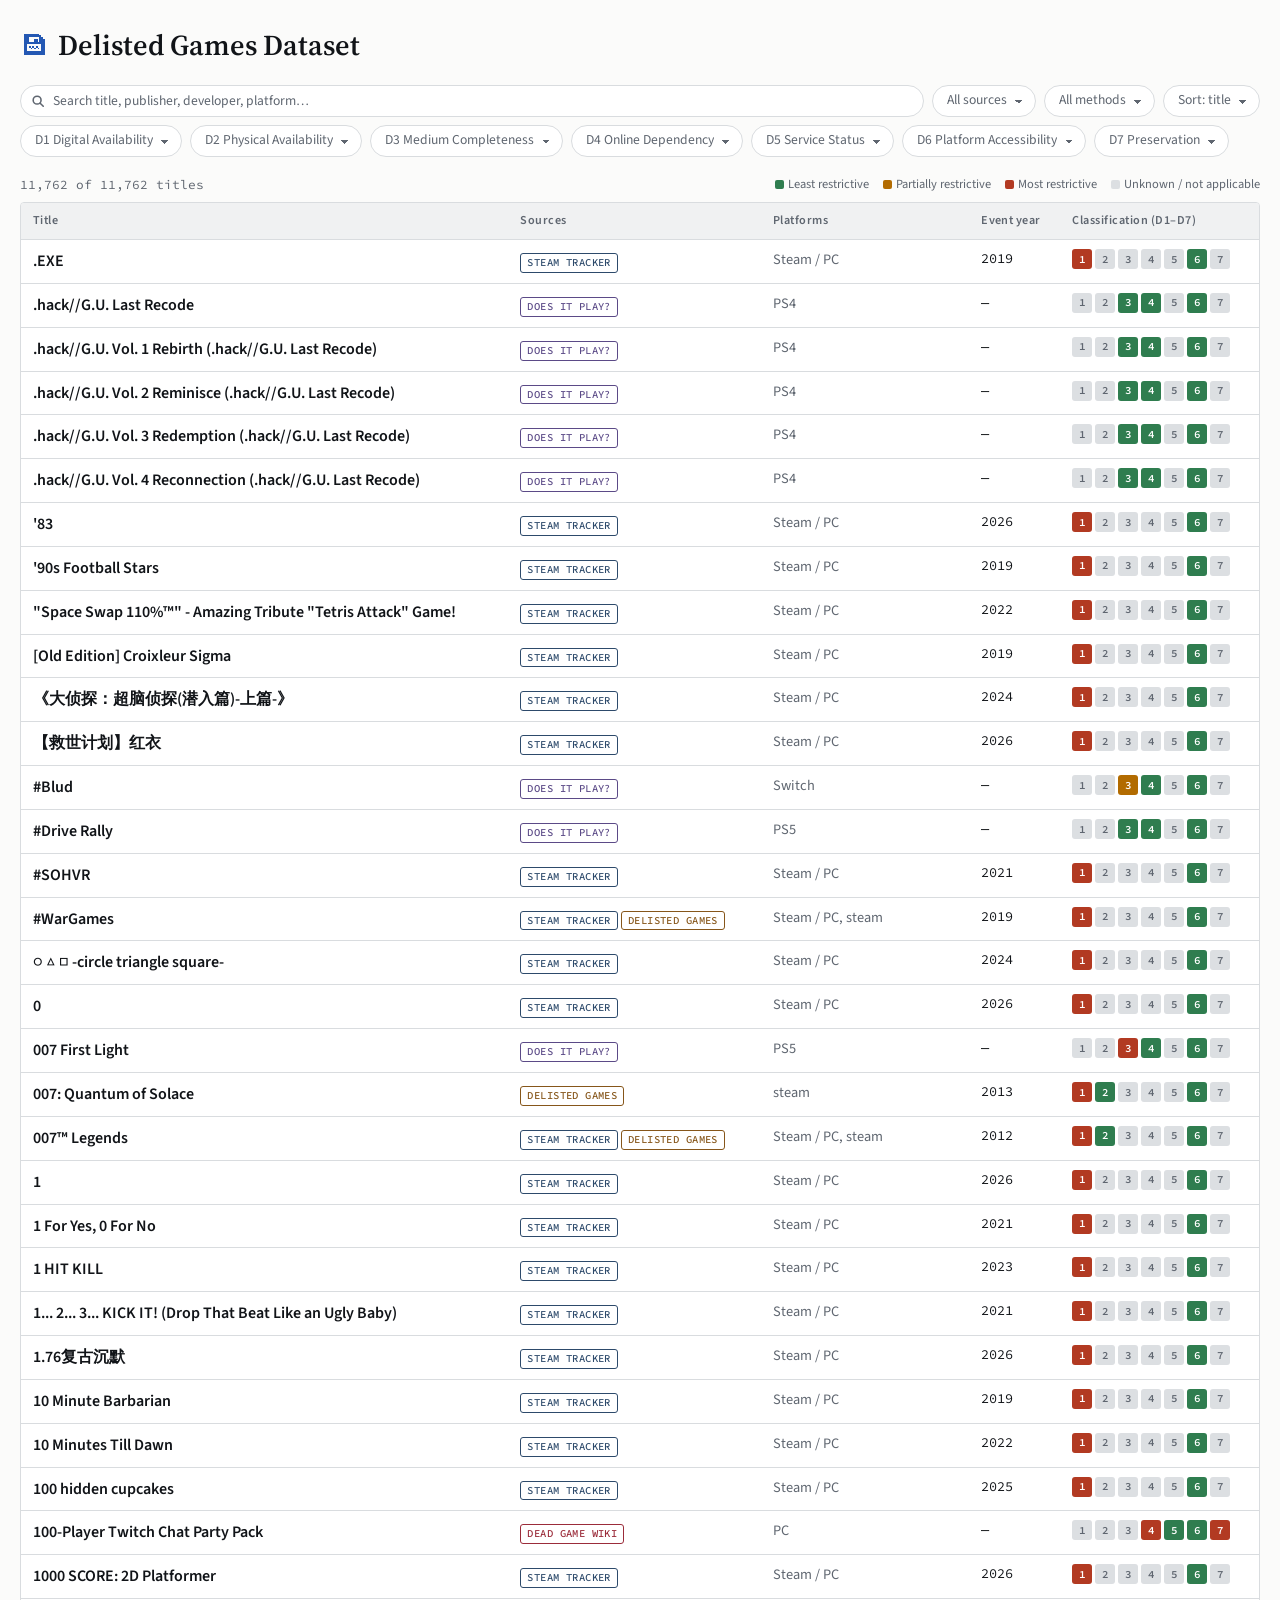
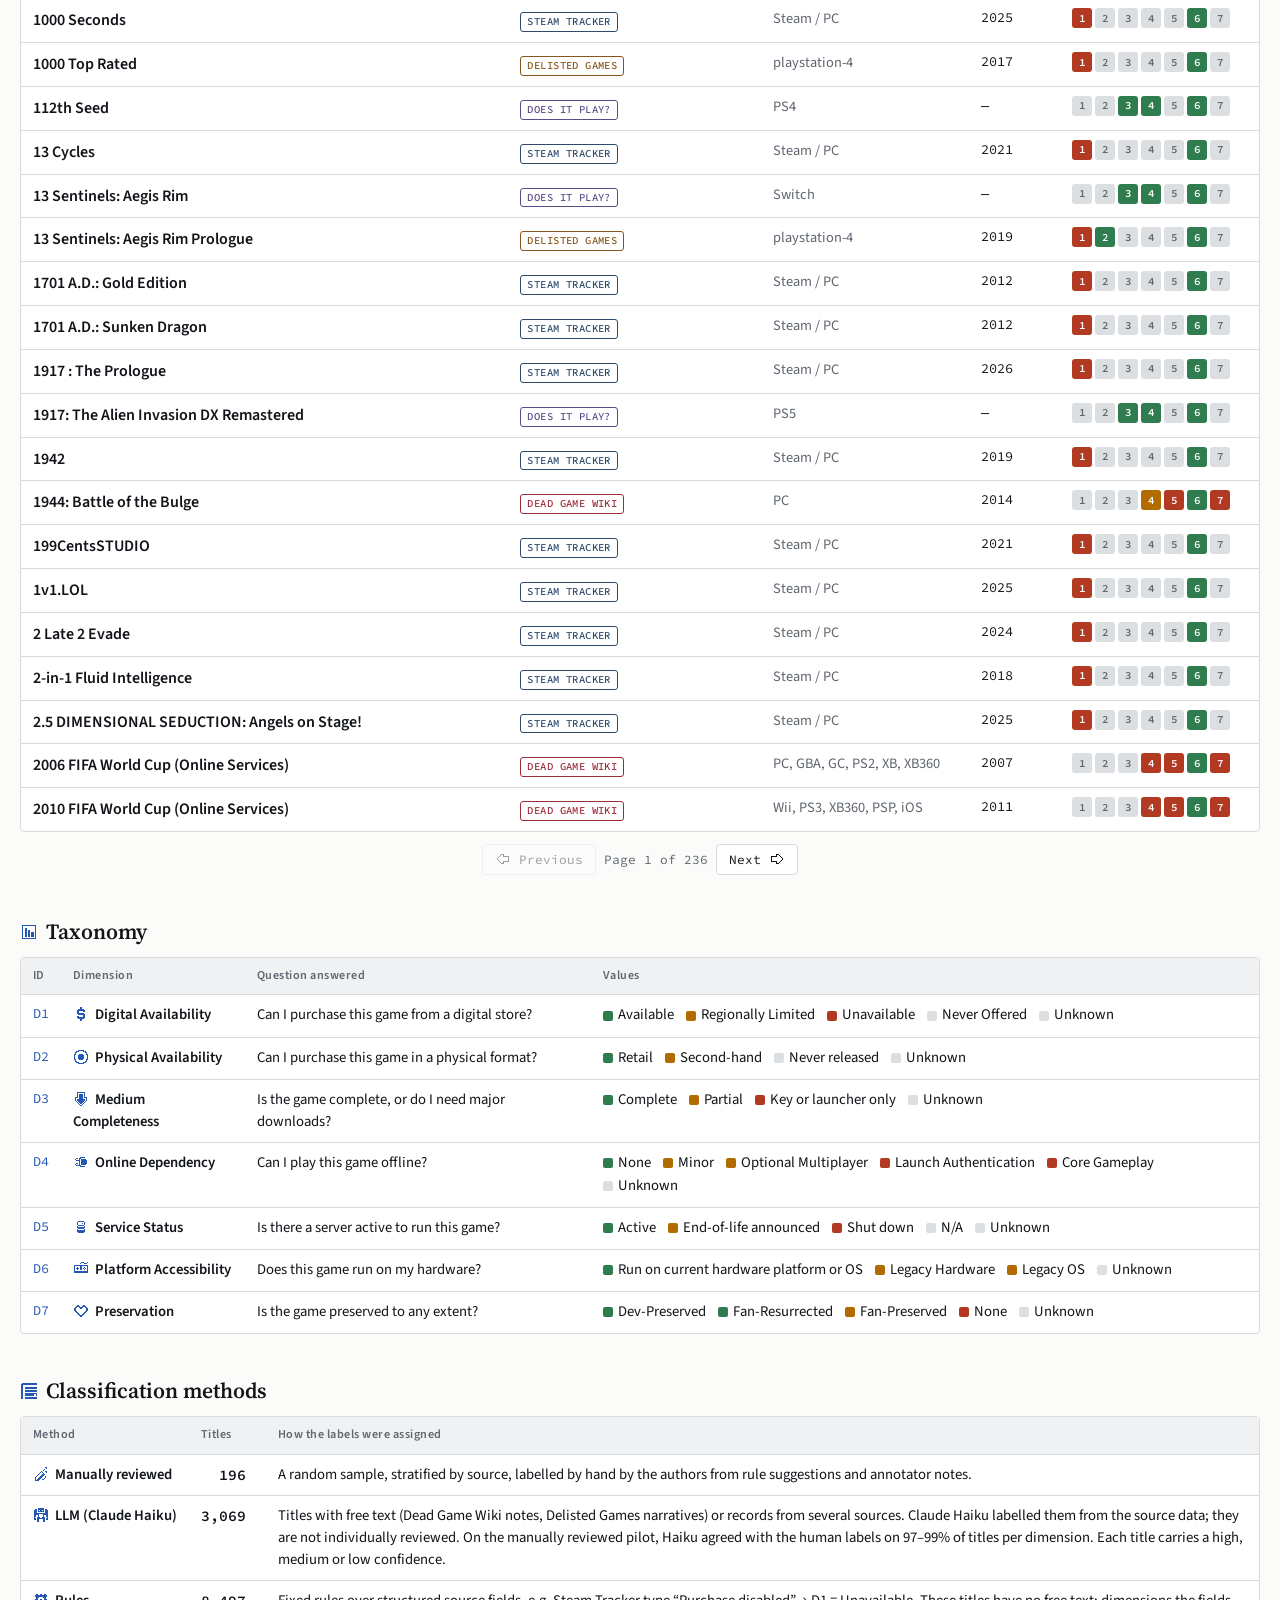
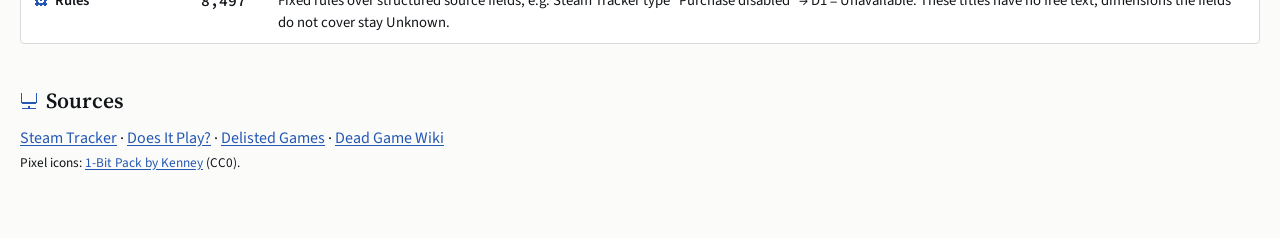
==== commit c51bd9dd: "Unified page design with pixel icons - Same look as the pipeline map: pill filters, one select per d" ====
--- a/index.html
+++ b/index.html
@@ -4,16 +4,16 @@
 <meta charset="utf-8">
 <meta name="viewport" content="width=device-width, initial-scale=1">
 <title>Delisted Games Dataset</title>
+<link rel="icon" href="data:image/svg+xml,<svg xmlns='http://www.w3.org/2000/svg' viewBox='0 0 16 16' shape-rendering='crispEdges'>
 <link rel="preconnect" href="https://fonts.googleapis.com">
 <link rel="preconnect" href="https://fonts.gstatic.com" crossorigin>
 <link rel="stylesheet" href="https://fonts.googleapis.com/css2?family=Source+Code+Pro:wght@400;500;600&family=Source+Sans+3:wght@400;600&family=Source+Serif+4:opsz,wght@8..60,400;8..60,600&display=swap">
 <style>
-  /* Archive catalogue theme: paper, ink, catalogue cards and rubber stamps. */
+  /* Same palette, type and panels as the pipeline map. */
   :root {
-    --bg: #f3eee3; --panel: #fffdf7; --text: #2a241c; --muted: #75695a;
-    --line: #dcd2bf; --line-strong: #2a241c; --accent: #8c2a1c; --link: #2f5866;
-    --row-hover: #f8f3e8; --card-rule: #d9e2ea; --card-margin: #d79c92;
-    --good: #3f7a4f; --mid: #b0741d; --bad: #a3332a; --none: #d9cfbd;
+    --paper: #fbfbfa; --sheet: #ffffff; --ink: #111418; --muted: #5f6670; --rule: #d9dcdf;
+    --accent: #2458b3; --accent-tint: #e9eff9; --code-bg: #f0f1f2;
+    --good: #2f7d4f; --mid: #b26b00; --bad: #b23a22; --none: #dcdfe2;
     --steam_tracker: #2d4a6b; --doesitplay: #5b4a87;
     --delisted_games: #86561a; --dead_game_list: #9b2c3a;
     --serif: "Source Serif 4", Georgia, "Times New Roman", serif;
@@ -22,151 +22,167 @@
   }
   @media (prefers-color-scheme: dark) {
     :root:not([data-theme="light"]) {
-      --bg: #16130f; --panel: #1f1b16; --text: #ece4d4; --muted: #a89c88;
-      --line: #3a3329; --line-strong: #ece4d4; --accent: #e08a76; --link: #8fc0cc;
-      --row-hover: #26211b; --card-rule: #2b3238; --card-margin: #6e3a33;
-      --good: #7fbf8c; --mid: #e0a85a; --bad: #e8786b; --none: #4a4236;
+      --paper: #121417; --sheet: #191c20; --ink: #e8eaed; --muted: #9aa1aa; --rule: #30353b;
+      --accent: #86acef; --accent-tint: #1d2738; --code-bg: #22262b;
+      --good: #7cc596; --mid: #e0a85a; --bad: #ef8a71; --none: #3a3f46;
       --steam_tracker: #9cb8d8; --doesitplay: #bcaee6;
       --delisted_games: #e2b56f; --dead_game_list: #f0a0ab;
       color-scheme: dark;
     }
   }
   :root[data-theme="dark"] {
-    --bg: #16130f; --panel: #1f1b16; --text: #ece4d4; --muted: #a89c88;
-    --line: #3a3329; --line-strong: #ece4d4; --accent: #e08a76; --link: #8fc0cc;
-    --row-hover: #26211b; --card-rule: #2b3238; --card-margin: #6e3a33;
-    --good: #7fbf8c; --mid: #e0a85a; --bad: #e8786b; --none: #4a4236;
+    --paper: #121417; --sheet: #191c20; --ink: #e8eaed; --muted: #9aa1aa; --rule: #30353b;
+    --accent: #86acef; --accent-tint: #1d2738; --code-bg: #22262b;
+    --good: #7cc596; --mid: #e0a85a; --bad: #ef8a71; --none: #3a3f46;
     --steam_tracker: #9cb8d8; --doesitplay: #bcaee6;
     --delisted_games: #e2b56f; --dead_game_list: #f0a0ab;
     color-scheme: dark;
   }
   * { box-sizing: border-box; }
-  body { margin: 0; background: var(--bg); color: var(--text); font: 16px/1.5 var(--sans); }
-  main { max-width: 1180px; margin: 0 auto; padding: 28px 16px 64px; }
-  h1, h2, h3 { font-family: var(--serif); font-weight: 600; text-wrap: balance; }
-  a { color: var(--link); text-underline-offset: 2px; }
-  .smallcaps { font-family: var(--mono); font-size: .72rem; letter-spacing: .14em; text-transform: uppercase; color: var(--muted); }
-
-  /* Masthead. */
-  .masthead { border-top: 3px double var(--line-strong); border-bottom: 1px solid var(--line-strong);
-              padding: 14px 0 16px; margin-bottom: 18px; }
-  .masthead .eyebrow { display: flex; justify-content: space-between; gap: 8px 16px; flex-wrap: wrap; margin-bottom: 8px; }
-  h1 { font-size: clamp(1.7rem, 4vw, 2.4rem); line-height: 1.1; margin: 0 0 8px; }
-  p.lead { color: var(--muted); margin: 0; max-width: 760px; }
-  h2 { font-size: 1.3rem; margin: 44px 0 12px; padding-bottom: 6px; border-bottom: 1px solid var(--line); }
-
-  /* Accession ledger. */
-  .stats { display: grid; grid-template-columns: repeat(auto-fit, minmax(140px, 1fr));
-           border: 1px solid var(--line); background: var(--panel); margin-bottom: 22px; }
-  .stat { padding: 10px 14px; border-right: 1px solid var(--line); border-bottom: 1px solid var(--line); margin: 0 -1px -1px 0; }
-  .stat b { display: block; font: 600 1.45rem/1.2 var(--serif); font-variant-numeric: tabular-nums lining-nums; }
-  .stat span { font-family: var(--mono); font-size: .68rem; letter-spacing: .05em; text-transform: uppercase; color: var(--muted); }
-
-  .filters { display: flex; flex-wrap: wrap; gap: 8px; margin-bottom: 12px; }
-  .filters input, .filters select {
-    font: inherit; font-size: .92rem; padding: 6px 10px; border: 1px solid var(--line); border-radius: 2px;
-    background: var(--panel); color: var(--text); min-width: 0; max-width: 100%; }
-  .filters input:focus, .filters select:focus { outline: 2px solid var(--accent); outline-offset: 1px; }
-  .filters input[type=search] { flex: 1 1 240px; }
-  .dimfilter { border: 1px solid var(--line); background: var(--panel); margin: 0 0 12px; padding: 8px 12px 12px; min-width: 0; }
-  .dimfilter legend { padding: 0 6px; display: flex; gap: 10px; align-items: center; }
-  .dimfilter legend button { font: inherit; letter-spacing: inherit; text-transform: inherit; color: var(--accent);
-                             background: none; border: 0; padding: 0; cursor: pointer; text-decoration: underline; }
-  .dimopts { display: grid; grid-template-columns: repeat(auto-fill, minmax(min(100%, 150px), 1fr)); gap: 8px; }
-  .dimopt { display: grid; gap: 4px; align-content: start; min-width: 0; }
-  .dimopt label { display: flex; gap: 6px; align-items: baseline; font-size: .86rem; cursor: pointer; }
-  .dimopt label b { font-family: var(--mono); font-size: .74rem; font-weight: 500; color: var(--accent); }
-  .dimopt input { accent-color: var(--accent); margin: 0; align-self: center; }
-  .dimopt select { font: inherit; font-size: .82rem; padding: 3px 6px; border: 1px solid var(--line); border-radius: 2px;
-                   background: var(--panel); color: var(--text); width: 100%; }
-  .dimopt select:disabled { display: none; }
+  body { margin: 0; background: var(--paper); color: var(--ink); font: 16px/1.5 var(--sans); padding-inline: 20px; padding-block: 28px 64px; }
+  main { max-width: 1240px; margin: 0 auto; }
+  h1, h2, h3 { font-family: var(--serif); font-weight: 600; line-height: 1.2; text-wrap: balance; }
+  h1 { font-size: 1.8rem; margin: 0 0 22px; }
+  h2 { font-size: 1.35rem; margin: 44px 0 12px; }
+  a { color: var(--accent); text-underline-offset: 2px; }
+  .box-label { font-size: .72rem; font-weight: 600; letter-spacing: .1em; text-transform: uppercase; color: var(--muted); }
+
+  /* Quiet toolbar: controls read as text until hovered or focused. */
+  /* Filters: one family of small rounded controls. */
+  .filters, .dimfilter { display: flex; flex-wrap: wrap; align-items: center; gap: 8px; font-size: .85rem; }
+  .filters { margin-bottom: 8px; }
+  .dimfilter { border: 0; margin: 0 0 18px; padding: 0; min-width: 0; }
+  .search { position: relative; flex: 1 1 260px; display: flex; color: var(--muted); }
+  .search svg { position: absolute; left: 11px; top: 50%; width: 14px; height: 14px; transform: translateY(-50%); pointer-events: none; }
+  .filters .search input { flex: 1; min-width: 0; padding-left: 32px; cursor: text; }
+  .filters input, .pill {
+    font: inherit; height: 32px; color: var(--ink); background-color: var(--sheet); border: 1px solid var(--rule);
+    border-radius: 999px; padding: 0 14px; min-width: 0; max-width: 100%; }
+  .filters input::placeholder { color: var(--muted); }
+  .pill { appearance: none; -webkit-appearance: none; cursor: pointer; color: var(--muted); padding-right: 28px; flex: none;
+          background-image: linear-gradient(45deg, transparent 50%, currentColor 50%), linear-gradient(135deg, currentColor 50%, transparent 50%);
+          background-position: calc(100% - 16px) 55%, calc(100% - 12px) 55%; background-size: 4px 4px; background-repeat: no-repeat; }
+  .pill-measure { position: absolute; visibility: hidden; white-space: pre; }
+  .pill:hover { color: var(--ink); border-color: var(--muted); }
+  .pill.on { color: var(--accent); background-color: var(--accent-tint); border-color: var(--accent); }
+  .filters input:focus-visible, .pill:focus-visible { outline: 2px solid var(--accent); outline-offset: 1px; }
+  #dim-clear { font: inherit; color: var(--muted); background: none; border: 0; padding: 0 4px; cursor: pointer;
+               text-decoration: underline; text-underline-offset: 2px; }
+  #dim-clear:hover { color: var(--ink); }
   .chip.off { opacity: .22; }
-  .count { font-family: var(--mono); font-size: .8rem; color: var(--muted); margin-bottom: 8px; }
+  .count { font-family: var(--mono); font-size: .8rem; color: var(--muted); }
+  .above-table { display: flex; flex-wrap: wrap; justify-content: space-between; align-items: baseline; gap: 4px 24px; margin-bottom: 8px; }
+
+  /* Legend for the D1–D7 squares. */
+  .key { display: flex; flex-wrap: wrap; justify-content: flex-end; gap: 2px 14px; font-size: .78rem; color: var(--muted); margin-left: auto; }
+  .key span { display: inline-flex; align-items: center; gap: 4px; white-space: nowrap; }
+  .key i { width: 9px; height: 9px; border-radius: 2px; }
 
   /* Register table. */
-  .table-wrap { background: var(--panel); border: 1px solid var(--line); border-top: 2px solid var(--line-strong); overflow-x: auto; }
+  .table-wrap { background: var(--sheet); border: 1px solid var(--rule); border-radius: 4px; overflow-x: auto; }
   table { border-collapse: collapse; width: 100%; }
-  th, td { text-align: left; padding: 9px 12px; border-bottom: 1px solid var(--line); vertical-align: top; }
-  th { font-family: var(--mono); font-size: .7rem; text-transform: uppercase; letter-spacing: .1em; color: var(--muted); font-weight: 500; }
+  th, td { text-align: left; padding: 9px 12px; border-bottom: 1px solid var(--rule); vertical-align: top; }
+  th { background: var(--code-bg); font-size: .76rem; font-weight: 600; letter-spacing: .04em; color: var(--muted); white-space: nowrap; }
+  tbody tr:last-child td { border-bottom: 0; }
   tr.game { cursor: pointer; }
-  tr.game:hover { background: var(--row-hover); }
-  tr.game[aria-expanded="true"] { background: var(--row-hover); box-shadow: inset 3px 0 0 var(--accent); }
-  tr.game td:first-child { font-family: var(--serif); font-weight: 600; }
+  tr.game:hover { background: var(--paper); }
+  tr.game[aria-expanded="true"] { background: var(--accent-tint); box-shadow: inset 3px 0 0 var(--accent); }
+  tr.game td:first-child { font-weight: 600; }
   td.num { font-family: var(--mono); font-size: .85rem; font-variant-numeric: tabular-nums; white-space: nowrap; }
   .plat { color: var(--muted); font-size: .9rem; }
 
   .badge { display: inline-block; font-family: var(--mono); font-size: .66rem; font-weight: 500; letter-spacing: .04em;
            text-transform: uppercase; padding: 1px 6px; margin: 1px 3px 1px 0;
-           border-radius: 1px; border: 1px solid currentColor; white-space: nowrap; }
+           border-radius: 3px; border: 1px solid currentColor; white-space: nowrap; }
   .chips { display: flex; gap: 3px; }
-  .chip { width: 20px; height: 20px; border-radius: 1px; font: 600 .68rem/1 var(--mono); color: #fff;
-          display: grid; place-items: center; }
+  .chip { width: 20px; height: 20px; border-radius: 3px; font: 600 .68rem/1 var(--mono); color: #fff;
+          display: inline-grid; place-items: center; flex: none; }
   .chip.good { background: var(--good); } .chip.mid { background: var(--mid); }
   .chip.bad { background: var(--bad); } .chip.none { background: var(--none); color: var(--muted); }
-  :root[data-theme="dark"] .chip:not(.none) { color: #16130f; }
-  @media (prefers-color-scheme: dark) { :root:not([data-theme="light"]) .chip:not(.none) { color: #16130f; } }
+  :root[data-theme="dark"] .chip:is(.good, .mid, .bad) { color: #121417; }
+  @media (prefers-color-scheme: dark) { :root:not([data-theme="light"]) .chip:is(.good, .mid, .bad) { color: #121417; } }
   .pending { color: var(--muted); font-size: .85rem; font-style: italic; }
 
   /* Catalogue cards. */
-  tr.detail > td { background: var(--bg); padding: 16px; }
-  .detail-grid { display: grid; grid-template-columns: repeat(auto-fit, minmax(min(100%, 300px), 1fr)); gap: 14px; }
-  .card { position: relative; background: var(--panel); border: 1px solid var(--line); border-radius: 2px;
-          padding: 12px 14px 14px; box-shadow: 0 1px 0 var(--line), 0 2px 6px rgb(0 0 0 / .05); min-width: 0; }
-  .card.catalog { border-top: 3px solid var(--card-margin); }
-  .card.catalog .card-head { border-bottom: 1px solid var(--card-margin); padding-bottom: 6px; }
-  .card-head { display: flex; justify-content: space-between; align-items: baseline; gap: 8px; margin-bottom: 8px; flex-wrap: wrap; }
+  tr.detail > td { background: var(--paper); padding: 16px; }
+  .detail-grid { display: grid; grid-template-columns: repeat(auto-fit, minmax(min(100%, 300px), 1fr)); gap: 12px; }
+  .card { background: var(--sheet); border: 1px solid var(--rule); border-radius: 4px; padding: 14px 16px; min-width: 0; }
+  .card.catalog { border-color: var(--accent); }
+  .card-head { display: flex; justify-content: space-between; align-items: baseline; gap: 8px; margin-bottom: 8px; flex-wrap: wrap;
+               border-bottom: 1px solid var(--rule); padding-bottom: 6px; }
   .card h3 { font-size: 1rem; margin: 0; }
-  .card .kicker { font-family: var(--mono); font-size: .66rem; letter-spacing: .12em; text-transform: uppercase; color: var(--muted); }
-  .card dl { display: grid; grid-template-columns: max-content 1fr; gap: 2px 12px; margin: 0; font-size: .88rem; }
-  .card dt { font-family: var(--mono); font-size: .74rem; color: var(--muted); padding-top: 2px; }
+  .card dl { display: grid; grid-template-columns: max-content 1fr; gap: 2px 12px; margin: 0; font-size: .9rem; }
+  .card dt { font-family: var(--mono); font-size: .76rem; color: var(--muted); padding-top: 2px; }
   .card dd { margin: 0; overflow-wrap: anywhere; }
-  .card .excerpt { font-size: .85rem; color: var(--muted); margin: 8px 0 0; }
-  .card .excerpt b { color: var(--text); font-weight: 600; }
+  .card .excerpt { font-size: .88rem; color: var(--muted); margin: 8px 0 0; }
+  .card .excerpt b { color: var(--ink); font-weight: 600; }
   .cls-table { width: 100%; }
-  .cls-table td { padding: 5px 8px 5px 0; font-size: .88rem; border-bottom: 1px solid var(--card-rule); line-height: 1.35; }
+  .cls-table td { padding: 5px 8px 5px 0; font-size: .9rem; border-bottom: 1px solid var(--rule); line-height: 1.35; }
   .cls-table tr:last-child td { border-bottom: 0; }
   .cls-table td:first-child { color: var(--muted); width: 48%; }
-  .cls-table td:first-child b { font-family: var(--mono); font-size: .74rem; font-weight: 500; color: var(--accent); margin-right: 4px; }
+  .cls-table td:first-child b { font-family: var(--mono); font-size: .76rem; font-weight: 500; color: var(--accent); margin-right: 4px; }
   .val { font-weight: 600; }
   .val.good { color: var(--good); } .val.mid { color: var(--mid); } .val.bad { color: var(--bad); }
   .val.none { color: var(--muted); font-weight: 400; }
 
-  /* Rubber stamps. */
-  .stamps { display: flex; flex-wrap: wrap; gap: 8px 6px; margin: 4px 0 10px; }
-  .stamp { display: inline-block; font: 600 .7rem/1 var(--mono); letter-spacing: .14em; text-transform: uppercase;
-           padding: 4px 7px 3px; border: 2px solid currentColor; border-radius: 3px; transform: rotate(-2deg);
-           color: var(--accent); opacity: .9; mix-blend-mode: multiply; }
-  .stamp.ok { color: var(--good); transform: rotate(1.5deg); }
-  .stamp.warn { color: var(--mid); transform: rotate(-1deg); }
-  @media (prefers-color-scheme: dark) { :root:not([data-theme="light"]) .stamp { mix-blend-mode: normal; } }
-  :root[data-theme="dark"] .stamp { mix-blend-mode: normal; }
+  /* Status tags on the catalogue card. */
+  .stamps { display: flex; flex-wrap: wrap; gap: 6px; margin: 4px 0 10px; }
+  .stamp { display: inline-block; font: 500 .7rem/1 var(--mono); letter-spacing: .08em; text-transform: uppercase;
+           padding: 4px 7px 3px; border: 1px solid currentColor; border-radius: 3px; color: var(--bad); }
+  .stamp.ok { color: var(--good); }
+  .stamp.warn { color: var(--mid); }
 
   .pager { display: flex; gap: 8px; align-items: center; justify-content: center; margin-top: 12px;
            font-family: var(--mono); font-size: .8rem; color: var(--muted); }
-  .pager button { font: inherit; color: var(--text); padding: 5px 12px; border-radius: 2px; border: 1px solid var(--line);
-                  background: var(--panel); cursor: pointer; }
-  .pager button:hover:not(:disabled) { border-color: var(--line-strong); }
+  .pager button { font: inherit; color: var(--ink); padding: 5px 12px; border-radius: 4px; border: 1px solid var(--rule);
+                  background: var(--sheet); cursor: pointer; }
+  .pager button:hover:not(:disabled) { border-color: var(--accent); }
   .pager button:disabled { opacity: .4; cursor: default; }
 
-  .taxonomy { width: 100%; background: var(--panel); border: 1px solid var(--line); border-top: 2px solid var(--line-strong); }
-  .taxonomy td { font-size: .9rem; }
-  .taxonomy td:first-child { font-family: var(--mono); font-size: .82rem; color: var(--accent); }
-  .taxonomy td:nth-child(2) { font-family: var(--serif); font-weight: 600; }
-  .tax-wrap { overflow-x: auto; }
-  .tax-notes { margin: 12px 0 0; padding-left: 1.1em; font-size: .88rem; color: var(--muted); display: grid; gap: 4px; max-width: 90ch; }
-  .tax-notes b { color: var(--text); font-weight: 600; }
-  .methods td:first-child { font-family: var(--serif); font-size: .92rem; font-weight: 600; color: var(--text); white-space: nowrap; }
+  .tax-wrap { overflow-x: auto; background: var(--sheet); border: 1px solid var(--rule); border-radius: 4px; }
+  .taxonomy td { font-size: .92rem; }
+  .taxonomy td:first-child { font-family: var(--mono); font-size: .84rem; color: var(--accent); }
+  .taxonomy td:nth-child(2) { font-weight: 600; }
+  .tv { display: inline-flex; align-items: center; gap: 5px; margin-right: 12px; white-space: nowrap; }
+  .tv i { width: 10px; height: 10px; border-radius: 2px; flex: none; }
+  .methods td:first-child { font-family: var(--sans); font-size: .92rem; font-weight: 600; color: var(--ink); white-space: nowrap; }
   .methods td:first-child, .methods td.num { width: 1%; }
-  .methods td.num { font-family: var(--mono); font-size: .85rem; text-align: right; padding-right: 20px; }
-  #methods + .lead { margin-bottom: 12px; }
+  .methods td.num { text-align: right; padding-right: 20px; }
   .methods td:last-child { max-width: 70ch; }
-  .filters .info { align-self: center; font-size: .85rem; }
-  .legend { display: flex; gap: 14px; flex-wrap: wrap; font-size: .82rem; color: var(--muted); margin: 8px 0 16px; }
-  .legend span { display: inline-flex; align-items: center; gap: 5px; }
-  .legend i { width: 12px; height: 12px; border-radius: 1px; display: inline-block; }
-  #sources-text a { font-family: var(--serif); }
-  footer { margin-top: 44px; padding-top: 12px; border-top: 3px double var(--line-strong); color: var(--muted); font-size: .85rem; }
-  footer p { margin: 0; max-width: 820px; }
+  #sources-text { margin: 0; }
+
+  /* Pixel icons: Kenney 1-Bit Pack (CC0), tiles redrawn as SVG paths so they
+     stay crisp and take the surrounding text colour. */
+  .ico { display: inline-block; width: 16px; height: 16px; flex: none; vertical-align: -3px; background: currentColor;
+         -webkit-mask: var(--icon) center / contain no-repeat; mask: var(--icon) center / contain no-repeat; }
+  .i-delisted { --icon: url("data:image/svg+xml,<svg xmlns='http://www.w3.org/2000/svg' viewBox='0 0 16 16' shape-rendering='crispEdges'><path d='M5 1h6v1h-6zM3 2h2v1h-2zM11 2h2v1h-2zM2 3h1v1h-1zM5 3h6v1h-6zM13 3h1v1h-1zM2 4h1v1h-1zM4 4h1v1h-1zM6 4h6v1h-6zM13 4h1v1h-1zM1 5h1v1h-1zM3 5h1v1h-1zM7 5h6v1h-6zM14 5h1v1h-1zM1 6h1v1h-1zM3 6h2v1h-2zM8 6h5v1h-5zM14 6h1v1h-1zM1 7h1v1h-1zM3 7h3v1h-3zM9 7h4v1h-4zM14 7h1v1h-1zM1 8h1v1h-1zM3 8h4v1h-4zM10 8h3v1h-3zM14 8h1v1h-1zM1 9h1v1h-1zM3 9h5v1h-5zM11 9h2v1h-2zM14 9h1v1h-1zM1 10h1v1h-1zM3 10h6v1h-6zM12 10h1v1h-1zM14 10h1v1h-1zM2 11h1v1h-1zM4 11h6v1h-6zM11 11h1v1h-1zM13 11h1v1h-1zM2 12h1v1h-1zM5 12h6v1h-6zM13 12h1v1h-1zM3 13h2v1h-2zM11 13h2v1h-2zM5 14h6v1h-6z'/></svg>"); }  /* tile 37,21 */
+  .i-region { --icon: url("data:image/svg+xml,<svg xmlns='http://www.w3.org/2000/svg' viewBox='0 0 16 16' shape-rendering='crispEdges'><path d='M4 2h8v1h-8zM3 3h10v1h-10zM3 4h2v1h-2zM11 4h2v1h-2zM3 5h2v1h-2zM11 5h2v1h-2zM2 7h12v1h-12zM2 8h5v1h-5zM9 8h5v1h-5zM2 9h4v1h-4zM10 9h4v1h-4zM2 10h4v1h-4zM10 10h4v1h-4zM2 11h5v1h-5zM9 11h5v1h-5zM2 12h5v1h-5zM9 12h5v1h-5zM2 13h12v1h-12z'/></svg>"); }  /* tile 0,10 */
+  .i-servers { --icon: url("data:image/svg+xml,<svg xmlns='http://www.w3.org/2000/svg' viewBox='0 0 16 16' shape-rendering='crispEdges'><path d='M5 2h5v1h-5zM3 3h9v1h-9zM2 4h11v1h-11zM2 5h11v1h-11zM2 6h4v1h-4zM8 6h2v1h-2zM12 6h1v1h-1zM2 7h4v1h-4zM8 7h2v1h-2zM12 7h1v1h-1zM3 8h10v1h-10zM7 9h5v1h-5zM4 10h2v1h-2zM7 10h1v1h-1zM9 10h1v1h-1zM11 10h1v1h-1zM4 11h2v1h-2zM8 11h1v1h-1zM10 11h1v1h-1zM4 12h8v1h-8zM5 13h6v1h-6z'/></svg>"); }  /* tile 34,12 */
+  .i-eol { --icon: url("data:image/svg+xml,<svg xmlns='http://www.w3.org/2000/svg' viewBox='0 0 16 16' shape-rendering='crispEdges'><path d='M3 2h10v1h-10zM3 3h1v1h-1zM12 3h1v1h-1zM3 4h1v1h-1zM12 4h1v1h-1zM3 5h2v1h-2zM11 5h2v1h-2zM4 6h2v1h-2zM10 6h2v1h-2zM5 7h2v1h-2zM9 7h2v1h-2zM5 8h2v1h-2zM9 8h2v1h-2zM4 9h2v1h-2zM7 9h2v1h-2zM10 9h2v1h-2zM3 10h2v1h-2zM6 10h4v1h-4zM11 10h2v1h-2zM3 11h1v1h-1zM5 11h6v1h-6zM12 11h1v1h-1zM3 12h1v1h-1zM12 12h1v1h-1zM3 13h10v1h-10z'/></svg>"); }  /* tile 41,12 */
+  .i-legacy { --icon: url("data:image/svg+xml,<svg xmlns='http://www.w3.org/2000/svg' viewBox='0 0 16 16' shape-rendering='crispEdges'><path d='M5 1h6v1h-6zM5 2h1v1h-1zM10 2h1v1h-1zM5 3h1v1h-1zM7 3h2v1h-2zM10 3h1v1h-1zM5 4h1v1h-1zM7 4h2v1h-2zM10 4h1v1h-1zM1 5h5v1h-5zM10 5h5v1h-5zM1 6h1v1h-1zM14 6h1v1h-1zM1 7h1v1h-1zM3 7h2v1h-2zM11 7h2v1h-2zM14 7h1v1h-1zM1 8h1v1h-1zM3 8h2v1h-2zM11 8h2v1h-2zM14 8h1v1h-1zM1 9h1v1h-1zM14 9h1v1h-1zM1 10h5v1h-5zM10 10h5v1h-5zM5 11h1v1h-1zM7 11h2v1h-2zM10 11h1v1h-1zM5 12h1v1h-1zM7 12h2v1h-2zM10 12h1v1h-1zM5 13h1v1h-1zM10 13h1v1h-1zM5 14h6v1h-6z'/></svg>"); }  /* tile 43,10 */
+  .i-preserved { --icon: url("data:image/svg+xml,<svg xmlns='http://www.w3.org/2000/svg' viewBox='0 0 16 16' shape-rendering='crispEdges'><path d='M4 2h2v1h-2zM10 2h2v1h-2zM3 3h4v1h-4zM9 3h4v1h-4zM2 4h2v1h-2zM6 4h4v1h-4zM12 4h2v1h-2zM1 5h2v1h-2zM7 5h2v1h-2zM13 5h2v1h-2zM1 6h2v1h-2zM13 6h2v1h-2zM1 7h2v1h-2zM13 7h2v1h-2zM2 8h2v1h-2zM12 8h2v1h-2zM3 9h2v1h-2zM11 9h2v1h-2zM4 10h2v1h-2zM10 10h2v1h-2zM5 11h2v1h-2zM9 11h2v1h-2zM6 12h4v1h-4zM7 13h2v1h-2z'/></svg>"); }  /* tile 40,10 */
+  .i-floppy { --icon: url("data:image/svg+xml,<svg xmlns='http://www.w3.org/2000/svg' viewBox='0 0 16 16' shape-rendering='crispEdges'><path d='M2 2h9v1h-9zM2 3h10v1h-10zM2 4h3v1h-3zM11 4h2v1h-2zM2 5h3v1h-3zM8 5h2v1h-2zM11 5h3v1h-3zM2 6h3v1h-3zM8 6h2v1h-2zM11 6h3v1h-3zM2 7h12v1h-12zM2 8h2v1h-2zM12 8h2v1h-2zM2 9h2v1h-2zM5 9h1v1h-1zM7 9h1v1h-1zM9 9h1v1h-1zM12 9h2v1h-2zM2 10h2v1h-2zM6 10h1v1h-1zM8 10h1v1h-1zM10 10h1v1h-1zM12 10h2v1h-2zM2 11h2v1h-2zM12 11h2v1h-2zM2 12h12v1h-12zM2 13h12v1h-12z'/></svg>"); }  /* tile 42,16 */
+  .i-d1 { --icon: url("data:image/svg+xml,<svg xmlns='http://www.w3.org/2000/svg' viewBox='0 0 16 16' shape-rendering='crispEdges'><path d='M7 1h2v1h-2zM7 2h2v1h-2zM5 3h6v1h-6zM4 4h8v1h-8zM4 5h2v1h-2zM10 5h2v1h-2zM4 6h2v1h-2zM4 7h7v1h-7zM5 8h7v1h-7zM10 9h2v1h-2zM4 10h2v1h-2zM10 10h2v1h-2zM4 11h8v1h-8zM5 12h6v1h-6zM7 13h2v1h-2zM7 14h2v1h-2z'/></svg>"); }  /* tile 35,16 */
+  .i-d2 { --icon: url("data:image/svg+xml,<svg xmlns='http://www.w3.org/2000/svg' viewBox='0 0 16 16' shape-rendering='crispEdges'><path d='M5 1h6v1h-6zM3 2h3v1h-3zM10 2h3v1h-3zM2 3h2v1h-2zM12 3h2v1h-2zM2 4h1v1h-1zM13 4h1v1h-1zM1 5h2v1h-2zM6 5h4v1h-4zM13 5h2v1h-2zM1 6h1v1h-1zM5 6h6v1h-6zM14 6h1v1h-1zM1 7h1v1h-1zM5 7h6v1h-6zM14 7h1v1h-1zM1 8h1v1h-1zM5 8h6v1h-6zM14 8h1v1h-1zM1 9h1v1h-1zM5 9h6v1h-6zM14 9h1v1h-1zM1 10h2v1h-2zM6 10h4v1h-4zM13 10h2v1h-2zM2 11h1v1h-1zM13 11h1v1h-1zM2 12h2v1h-2zM12 12h2v1h-2zM3 13h3v1h-3zM10 13h3v1h-3zM5 14h6v1h-6z'/></svg>"); }  /* tile 43,12 */
+  .i-d3 { --icon: url("data:image/svg+xml,<svg xmlns='http://www.w3.org/2000/svg' viewBox='0 0 16 16' shape-rendering='crispEdges'><path d='M4 1h8v1h-8zM4 2h1v1h-1zM11 2h1v1h-1zM4 3h1v1h-1zM6 3h4v1h-4zM11 3h1v1h-1zM4 4h1v1h-1zM6 4h4v1h-4zM11 4h1v1h-1zM4 5h1v1h-1zM6 5h4v1h-4zM11 5h1v1h-1zM2 6h3v1h-3zM6 6h4v1h-4zM11 6h3v1h-3zM2 7h1v1h-1zM6 7h4v1h-4zM13 7h1v1h-1zM2 8h1v1h-1zM4 8h8v1h-8zM13 8h1v1h-1zM2 9h1v1h-1zM4 9h8v1h-8zM13 9h1v1h-1zM3 10h1v1h-1zM5 10h6v1h-6zM12 10h1v1h-1zM4 11h1v1h-1zM6 11h4v1h-4zM11 11h1v1h-1zM5 12h1v1h-1zM7 12h2v1h-2zM10 12h1v1h-1zM6 13h1v1h-1zM9 13h1v1h-1zM7 14h2v1h-2z'/></svg>"); }  /* tile 30,21 */
+  .i-d4 { --icon: url("data:image/svg+xml,<svg xmlns='http://www.w3.org/2000/svg' viewBox='0 0 16 16' shape-rendering='crispEdges'><path d='M7 3h5v1h-5zM3 4h2v1h-2zM6 4h2v1h-2zM2 5h1v1h-1zM6 5h1v1h-1zM8 5h5v1h-5zM3 6h4v1h-4zM8 6h6v1h-6zM6 7h1v1h-1zM8 7h6v1h-6zM6 8h1v1h-1zM8 8h6v1h-6zM3 9h2v1h-2zM6 9h1v1h-1zM8 9h6v1h-6zM2 10h1v1h-1zM6 10h1v1h-1zM8 10h5v1h-5zM3 11h5v1h-5zM7 12h5v1h-5z'/></svg>"); }  /* tile 42,2 */
+  .i-d5 { --icon: url("data:image/svg+xml,<svg xmlns='http://www.w3.org/2000/svg' viewBox='0 0 16 16' shape-rendering='crispEdges'><path d='M5 2h6v1h-6zM4 3h1v1h-1zM11 3h1v1h-1zM4 4h1v1h-1zM9 4h1v1h-1zM11 4h1v1h-1zM4 5h1v1h-1zM11 5h1v1h-1zM5 6h6v1h-6zM4 7h1v1h-1zM11 7h1v1h-1zM4 8h8v1h-8zM5 9h6v1h-6zM4 10h1v1h-1zM11 10h1v1h-1zM4 11h8v1h-8zM4 12h8v1h-8zM5 13h6v1h-6z'/></svg>"); }  /* tile 13,13 */
+  .i-d6 { --icon: url("data:image/svg+xml,<svg xmlns='http://www.w3.org/2000/svg' viewBox='0 0 16 16' shape-rendering='crispEdges'><path d='M8 1h3v1h-3zM14 1h1v1h-1zM7 2h1v1h-1zM11 2h3v1h-3zM1 4h14v1h-14zM1 5h1v1h-1zM7 5h2v1h-2zM14 5h1v1h-1zM1 6h1v1h-1zM4 6h1v1h-1zM7 6h2v1h-2zM11 6h1v1h-1zM14 6h1v1h-1zM1 7h1v1h-1zM3 7h3v1h-3zM7 7h2v1h-2zM10 7h1v1h-1zM12 7h1v1h-1zM14 7h1v1h-1zM1 8h1v1h-1zM4 8h1v1h-1zM7 8h2v1h-2zM11 8h1v1h-1zM14 8h1v1h-1zM1 9h1v1h-1zM14 9h1v1h-1zM1 10h14v1h-14zM1 11h14v1h-14z'/></svg>"); }  /* tile 31,15 */
+  .i-monitor { --icon: url("data:image/svg+xml,<svg xmlns='http://www.w3.org/2000/svg' viewBox='0 0 16 16' shape-rendering='crispEdges'><path d='M1 1h1v1h-1zM14 1h1v1h-1zM1 2h1v1h-1zM14 2h1v1h-1zM1 3h1v1h-1zM14 3h1v1h-1zM1 4h1v1h-1zM14 4h1v1h-1zM1 5h1v1h-1zM14 5h1v1h-1zM1 6h1v1h-1zM14 6h1v1h-1zM1 7h1v1h-1zM14 7h1v1h-1zM1 8h1v1h-1zM14 8h1v1h-1zM1 9h14v1h-14zM2 10h12v1h-12zM7 12h2v1h-2zM7 13h2v1h-2zM2 14h12v1h-12z'/></svg>"); }  /* tile 17,10 */
+  .i-pencil { --icon: url("data:image/svg+xml,<svg xmlns='http://www.w3.org/2000/svg' viewBox='0 0 16 16' shape-rendering='crispEdges'><path d='M12 1h2v1h-2zM13 2h1v1h-1zM11 3h1v1h-1zM10 4h1v1h-1zM8 5h1v1h-1zM12 5h2v1h-2zM7 6h1v1h-1zM9 6h1v1h-1zM13 6h1v1h-1zM6 7h1v1h-1zM10 7h1v1h-1zM5 8h1v1h-1zM9 8h3v1h-3zM4 9h1v1h-1zM8 9h3v1h-3zM3 10h1v1h-1zM7 10h3v1h-3zM12 10h1v1h-1zM2 11h1v1h-1zM6 11h3v1h-3zM12 11h1v1h-1zM2 12h1v1h-1zM5 12h3v1h-3zM11 12h1v1h-1zM2 13h1v1h-1zM4 13h3v1h-3zM9 13h2v1h-2zM2 14h4v1h-4z'/></svg>"); }  /* tile 42,6 */
+  .i-robot { --icon: url("data:image/svg+xml,<svg xmlns='http://www.w3.org/2000/svg' viewBox='0 0 16 16' shape-rendering='crispEdges'><path d='M5 1h6v1h-6zM2 2h2v1h-2zM5 2h6v1h-6zM12 2h2v1h-2zM1 3h3v1h-3zM5 3h1v1h-1zM7 3h2v1h-2zM10 3h1v1h-1zM12 3h3v1h-3zM1 4h3v1h-3zM5 4h6v1h-6zM12 4h3v1h-3zM1 5h3v1h-3zM12 5h3v1h-3zM1 6h14v1h-14zM1 7h5v1h-5zM10 7h5v1h-5zM1 8h2v1h-2zM5 8h1v1h-1zM10 8h1v1h-1zM13 8h2v1h-2zM1 9h2v1h-2zM5 9h1v1h-1zM10 9h1v1h-1zM13 9h2v1h-2zM1 10h1v1h-1zM4 10h3v1h-3zM9 10h3v1h-3zM14 10h1v1h-1zM1 11h2v1h-2zM4 11h8v1h-8zM13 11h2v1h-2zM1 12h2v1h-2zM4 12h2v1h-2zM10 12h2v1h-2zM13 12h2v1h-2zM4 13h2v1h-2zM10 13h2v1h-2zM4 14h2v1h-2zM10 14h2v1h-2z'/></svg>"); }  /* tile 30,6 */
+  .i-gear { --icon: url("data:image/svg+xml,<svg xmlns='http://www.w3.org/2000/svg' viewBox='0 0 16 16' shape-rendering='crispEdges'><path d='M3 2h2v1h-2zM7 2h2v1h-2zM11 2h2v1h-2zM2 3h12v1h-12zM2 4h12v1h-12zM3 5h3v1h-3zM10 5h3v1h-3zM3 6h2v1h-2zM11 6h2v1h-2zM2 7h3v1h-3zM7 7h2v1h-2zM11 7h3v1h-3zM2 8h3v1h-3zM7 8h2v1h-2zM11 8h3v1h-3zM3 9h2v1h-2zM11 9h2v1h-2zM3 10h3v1h-3zM10 10h3v1h-3zM2 11h12v1h-12zM2 12h12v1h-12zM3 13h2v1h-2zM7 13h2v1h-2zM11 13h2v1h-2z'/></svg>"); }  /* tile 45,16 */
+  .i-chart { --icon: url("data:image/svg+xml,<svg xmlns='http://www.w3.org/2000/svg' viewBox='0 0 16 16' shape-rendering='crispEdges'><path d='M2 2h12v1h-12zM2 3h1v1h-1zM13 3h1v1h-1zM2 4h1v1h-1zM4 4h2v1h-2zM13 4h1v1h-1zM2 5h1v1h-1zM4 5h2v1h-2zM13 5h1v1h-1zM2 6h1v1h-1zM4 6h2v1h-2zM7 6h2v1h-2zM13 6h1v1h-1zM2 7h1v1h-1zM4 7h2v1h-2zM7 7h2v1h-2zM13 7h1v1h-1zM2 8h1v1h-1zM4 8h2v1h-2zM7 8h2v1h-2zM10 8h2v1h-2zM13 8h1v1h-1zM2 9h1v1h-1zM4 9h2v1h-2zM7 9h2v1h-2zM10 9h2v1h-2zM13 9h1v1h-1zM2 10h1v1h-1zM4 10h2v1h-2zM7 10h2v1h-2zM10 10h2v1h-2zM13 10h1v1h-1zM2 11h1v1h-1zM4 11h2v1h-2zM7 11h2v1h-2zM10 11h2v1h-2zM13 11h1v1h-1zM2 12h1v1h-1zM13 12h1v1h-1zM2 13h12v1h-12z'/></svg>"); }  /* tile 3,6 */
+  .i-doc { --icon: url("data:image/svg+xml,<svg xmlns='http://www.w3.org/2000/svg' viewBox='0 0 16 16' shape-rendering='crispEdges'><path d='M2 1h13v1h-13zM1 2h14v1h-14zM1 3h2v1h-2zM1 4h2v1h-2zM4 4h11v1h-11zM1 5h2v1h-2zM4 5h11v1h-11zM1 6h2v1h-2zM1 7h2v1h-2zM4 7h11v1h-11zM1 8h2v1h-2zM4 8h11v1h-11zM1 9h2v1h-2zM1 10h2v1h-2zM4 10h11v1h-11zM1 11h2v1h-2zM4 11h8v1h-8zM14 11h1v1h-1zM1 12h2v1h-2zM1 13h2v1h-2zM4 13h11v1h-11zM1 14h2v1h-2zM4 14h11v1h-11z'/></svg>"); }  /* tile 10,10 */
+  .i-ghost { --icon: url("data:image/svg+xml,<svg xmlns='http://www.w3.org/2000/svg' viewBox='0 0 16 16' shape-rendering='crispEdges'><path d='M6 0h4v1h-4zM5 1h1v1h-1zM10 1h1v1h-1zM4 2h1v1h-1zM11 2h1v1h-1zM4 3h1v1h-1zM11 3h1v1h-1zM4 4h1v1h-1zM11 4h1v1h-1zM4 5h1v1h-1zM11 5h1v1h-1zM2 6h3v1h-3zM11 6h3v1h-3zM1 7h1v1h-1zM14 7h1v1h-1zM1 8h1v1h-1zM14 8h1v1h-1zM1 9h1v1h-1zM3 9h2v1h-2zM11 9h2v1h-2zM14 9h1v1h-1zM1 10h1v1h-1zM3 10h2v1h-2zM11 10h2v1h-2zM14 10h1v1h-1zM1 11h1v1h-1zM4 11h1v1h-1zM11 11h1v1h-1zM14 11h1v1h-1zM1 12h1v1h-1zM4 12h1v1h-1zM6 12h4v1h-4zM11 12h1v1h-1zM14 12h1v1h-1zM2 13h3v1h-3zM6 13h1v1h-1zM9 13h1v1h-1zM11 13h3v1h-3zM4 14h1v1h-1zM6 14h1v1h-1zM9 14h1v1h-1zM11 14h1v1h-1zM4 15h3v1h-3zM9 15h3v1h-3z'/></svg>"); }  /* tile 24,8 */
+  .i-left { --icon: url("data:image/svg+xml,<svg xmlns='http://www.w3.org/2000/svg' viewBox='0 0 16 16' shape-rendering='crispEdges'><path d='M6 3h3v1h-3zM5 4h1v1h-1zM8 4h1v1h-1zM4 5h1v1h-1zM8 5h6v1h-6zM3 6h1v1h-1zM13 6h1v1h-1zM2 7h1v1h-1zM13 7h1v1h-1zM2 8h1v1h-1zM13 8h1v1h-1zM3 9h1v1h-1zM13 9h1v1h-1zM4 10h1v1h-1zM8 10h6v1h-6zM5 11h1v1h-1zM8 11h1v1h-1zM6 12h3v1h-3z'/></svg>"); }  /* tile 31,20 */
+  .i-right { --icon: url("data:image/svg+xml,<svg xmlns='http://www.w3.org/2000/svg' viewBox='0 0 16 16' shape-rendering='crispEdges'><path d='M7 3h3v1h-3zM7 4h1v1h-1zM10 4h1v1h-1zM2 5h6v1h-6zM11 5h1v1h-1zM2 6h1v1h-1zM12 6h1v1h-1zM2 7h1v1h-1zM13 7h1v1h-1zM2 8h1v1h-1zM13 8h1v1h-1zM2 9h1v1h-1zM12 9h1v1h-1zM2 10h6v1h-6zM11 10h1v1h-1zM7 11h1v1h-1zM10 11h1v1h-1zM7 12h3v1h-3z'/></svg>"); }  /* tile 29,20 */
+  h1 .ico { width: 28px; height: 28px; margin-right: 10px; vertical-align: -3px; color: var(--accent); }
+  h2 .ico { width: 18px; height: 18px; margin-right: 8px; vertical-align: -2px; color: var(--accent); }
+  .taxonomy .ico { color: var(--accent); margin-right: 6px; }
+  .stamp { display: inline-flex; align-items: center; gap: 5px; }
+  .empty { text-align: center; padding: 28px 12px !important; color: var(--muted); font-style: italic; }
+  .empty .ico { display: block; width: 32px; height: 32px; margin: 0 auto 8px; opacity: .5; }
 
   @media (max-width: 640px) {
     th.col-plat, td.col-plat, th.col-year, td.col-year, th.col-src, td.col-src { display: none; }
@@ -177,42 +193,33 @@
 </head>
 <body>
 <main>
-  <header class="masthead">
-    <div class="eyebrow smallcaps"><span>SKVG Project &middot; Research Archive</span><span>Register of delisted &amp; defunct games</span></div>
-    <h1>Delisted Games Dataset</h1>
-    <p class="lead">
-      Games collected from four community sources that track delisted, discontinued or at-risk games,
-      merged by normalized title, and classified along the seven dimensions of the proposed taxonomy.
-      Filter by method to see which labels were manually reviewed. Click a row to open its catalogue card.
-    </p>
-  </header>
-
-  <div class="stats" id="stats"></div>
+  <h1><span class="ico i-floppy" aria-hidden="true"></span>Delisted Games Dataset</h1>
 
   <div class="filters">
-    <input type="search" id="q" placeholder="Search title, publisher, developer, platform…" aria-label="Search">
-    <select id="f-source" aria-label="Source"></select>
-    <select id="f-status" aria-label="Classification method">
+    <label class="search">
+      <svg viewBox="0 0 16 16" fill="none" stroke="currentColor" stroke-width="1.8" stroke-linecap="round" aria-hidden="true"><circle cx="7" cy="7" r="4.5"/><path d="M10.5 10.5 14 14"/></svg>
+      <input type="search" id="q" placeholder="Search title, publisher, developer, platform…" aria-label="Search">
+    </label>
+    <select class="pill" id="f-source" aria-label="Source"></select>
+    <select class="pill" id="f-status" aria-label="Classification method">
       <option value="">All methods</option>
       <option value="manual review">Manually reviewed</option>
       <option value="LLM (Haiku)">LLM (Haiku)</option>
       <option value="rules">Rules</option>
       <option value="none">Not yet classified</option>
     </select>
-    <a class="info" href="#methods">What are the methods?</a>
-    <select id="f-sort" aria-label="Sort">
+    <select class="pill" id="f-sort" aria-label="Sort">
       <option value="title">Sort: title</option>
       <option value="event-desc">Sort: event year (newest)</option>
       <option value="event-asc">Sort: event year (oldest)</option>
       <option value="sources">Sort: number of sources</option>
     </select>
   </div>
-  <fieldset class="dimfilter">
-    <legend class="smallcaps">Filter by dimension <button type="button" id="dim-clear" hidden>Clear</button></legend>
-    <div class="dimopts" id="dimopts"></div>
-  </fieldset>
-  <div class="legend" id="legend"></div>
-  <div class="count" id="count"></div>
+  <fieldset class="dimfilter" id="dimopts" aria-label="Filter by dimension"></fieldset>
+  <div class="above-table">
+    <div class="count" id="count"></div>
+    <div class="key" id="key"></div>
+  </div>
 
   <div class="table-wrap">
     <table>
@@ -224,56 +231,34 @@
     </table>
   </div>
   <div class="pager">
-    <button id="prev">← Previous</button><span id="page"></span><button id="next">Next →</button>
+    <button id="prev"><span class="ico i-left" aria-hidden="true"></span> Previous</button><span id="page"></span><button id="next">Next <span class="ico i-right" aria-hidden="true"></span></button>
   </div>
 
-  <h2>Taxonomy</h2>
+  <h2><span class="ico i-chart" aria-hidden="true"></span>Taxonomy</h2>
   <div class="tax-wrap"><table class="taxonomy">
     <thead><tr><th>ID</th><th>Dimension</th><th>Question answered</th><th>Values</th></tr></thead>
     <tbody id="taxonomy"></tbody>
   </table></div>
-  <ul class="tax-notes">
-    <li><b>Unknown</b> (all dimensions): the source data has no evidence for the dimension.</li>
-    <li><b>N/A</b> (D5): the game has no online component, so there is no service to track.</li>
-    <li><b>Minor</b> vs. <b>Optional Multiplayer</b> (D4): with Minor, only peripheral services need a connection
-      (news, cosmetics, leaderboards, content sharing). With Optional Multiplayer, the multiplayer modes need a connection,
-      but single-player is fully playable offline.</li>
-    <li><b>Legacy OS</b> (D6): the hardware is still made, but the game needs a discontinued operating system or runtime
-      (e.g. Adobe Flash, Java applets, Unity Web Player, MS-DOS, Windows 9x) and has no official port to a current one.
-      This value requires the platform field or an explicit statement in the source; speculation about compatibility is not
-      evidence. When the hardware itself is discontinued, Legacy Hardware applies instead.</li>
-  </ul>
-
-  <h2 id="methods">Classification methods</h2>
-  <p class="lead">Each title carries one method, which says how its seven labels were assigned.
-    Manual labels take precedence over the other two methods.</p>
+
+  <h2 id="methods"><span class="ico i-doc" aria-hidden="true"></span>Classification methods</h2>
   <div class="tax-wrap"><table class="taxonomy methods">
     <thead><tr><th>Method</th><th>Titles</th><th>How the labels were assigned</th></tr></thead>
     <tbody>
-      <tr><td>Manually reviewed</td><td class="num" data-m="manual review"></td>
+      <tr><td><span class="ico i-pencil" aria-hidden="true"></span>Manually reviewed</td><td class="num" data-m="manual review"></td>
         <td>A random sample, stratified by source, labelled by hand by the authors from rule suggestions and annotator notes.</td></tr>
-      <tr><td>LLM (Claude Haiku)</td><td class="num" data-m="LLM (Haiku)"></td>
+      <tr><td><span class="ico i-robot" aria-hidden="true"></span>LLM (Claude Haiku)</td><td class="num" data-m="LLM (Haiku)"></td>
         <td>Titles with free text (Dead Game Wiki notes, Delisted Games narratives) or records from several sources.
           Claude Haiku labelled them from the source data; they are not individually reviewed.
           On the manually reviewed pilot, Haiku agreed with the human labels on 97&ndash;99% of titles per dimension.
           Each title carries a high, medium or low confidence.</td></tr>
-      <tr><td>Rules</td><td class="num" data-m="rules"></td>
+      <tr><td><span class="ico i-gear" aria-hidden="true"></span>Rules</td><td class="num" data-m="rules"></td>
         <td>Fixed rules over structured source fields, e.g. Steam Tracker type &ldquo;Purchase disabled&rdquo; &rarr;
           D1 = Unavailable. These titles have no free text; dimensions the fields do not cover stay Unknown.</td></tr>
     </tbody>
   </table></div>
 
-  <h2>Sources</h2>
-  <p class="lead" id="sources-text"></p>
-
-  <footer>
-    <p>
-      Event year is the year of delisting, server shutdown or status change reported by the source.
-      See <a href="#methods">Classification methods</a> for how each label was assigned.
-      "Unknown" means the source data carries no evidence for that dimension; "N/A" means the dimension
-      does not apply. Data and classification are released as a research artifact.
-    </p>
-  </footer>
+  <h2><span class="ico i-monitor" aria-hidden="true"></span>Sources</h2>
+  <p id="sources-text"></p>
 </main>
 
 <script src="games.js"></script>
@@ -305,6 +290,8 @@
       { "Dev-Preserved": "good", "Fan-Resurrected": "good", "Fan-Preserved": "mid", "None": "bad" }],
   ];
   const tone = (i, v) => DIMS[i][3][v] || "none";
+  const DIM_ICONS = ["d1", "d2", "d3", "d4", "d5", "d6", "preserved"];
+  const ico = (k) => `<span class="ico i-${k}" aria-hidden="true"></span>`;
 
   const PAGE_SIZE = 50;
   const games = window.GAMES || [];
@@ -326,65 +313,59 @@
     g.c = cls[g.id] || null;
   }
 
-  // Stats.
-  const nRecords = games.reduce((n, g) => n + g.r.length, 0);
   const nClassified = games.filter((g) => g.c).length;
-  const nManual = games.filter((g) => g.c?.m === "manual review").length;
-  const statItems = [
-    [games.length.toLocaleString(), "unique titles"],
-    [nRecords.toLocaleString(), "source records"],
-    ...Object.entries(SOURCES).map(([k, s]) =>
-      [games.filter((g) => g.sources.includes(k)).length.toLocaleString(), `titles in ${s.label}`]),
-    [nClassified.toLocaleString(), "titles classified"],
-    [nManual.toLocaleString(), "manually reviewed"],
-  ];
-  document.getElementById("stats").innerHTML =
-    statItems.map(([b, s]) => `<div class="stat"><b>${b}</b><span>${esc(s)}</span></div>`).join("");
 
   // Filter controls.
   const $ = (id) => document.getElementById(id);
   $("f-source").innerHTML = `<option value="">All sources</option>` +
     Object.entries(SOURCES).map(([k, s]) => `<option value="${k}">${esc(s.label)}</option>`).join("");
-  // One checkbox per dimension; a checked dimension gets its own value selector.
-  $("dimopts").innerHTML = DIMS.map(([id, name, , vals], i) => `<div class="dimopt">
-      <label><input type="checkbox" data-dim="${i}"><span><b>${id}</b> ${esc(name)}</span></label>
-      <select data-dim="${i}" aria-label="${id} value" disabled><option value="">Any value</option>${
-        uniq([...Object.keys(vals), "N/A", "Unknown"]).map((v) => `<option>${esc(v)}</option>`).join("")}</select>
-    </div>`).join("");
-  const dimBoxes = [...$("dimopts").querySelectorAll("input")];
+  // One pill per dimension; picking a value filters on it.
+  $("dimopts").innerHTML = DIMS.map(([id, name, , vals], i) =>
+    `<select class="pill" data-dim="${i}" aria-label="${id} ${esc(name)}"><option value="">${id} ${esc(name)}</option>${
+      uniq([...Object.keys(vals), "N/A", "Unknown"]).map((v) =>
+        `<option value="${esc(v)}">${id} ${esc(name)}: ${esc(v)}</option>`).join("")}</select>`).join("") +
+    `<button type="button" id="dim-clear" hidden>Clear</button>`;
   const dimVals = [...$("dimopts").querySelectorAll("select")];
-  const dimPicks = () => dimBoxes.filter((b) => b.checked).map((b) => [+b.dataset.dim, dimVals[b.dataset.dim].value]);
-  $("dimopts").addEventListener("change", (e) => {
-    if (e.target.type === "checkbox") {
-      const sel = dimVals[e.target.dataset.dim];
-      sel.disabled = !e.target.checked;
-      if (!e.target.checked) sel.value = "";
+  const dimPicks = () => dimVals.filter((s) => s.value).map((s) => [+s.dataset.dim, s.value]);
+  // A select is as wide as its longest option; size each pill to the text it shows instead.
+  const measure = document.createElement("span");
+  measure.className = "pill-measure";
+  const markPills = () => {
+    for (const s of document.querySelectorAll("select.pill")) {
+      s.classList.toggle("on", !!s.value && s.id !== "f-sort");
+      s.parentNode.appendChild(measure);
+      measure.textContent = s.selectedOptions[0]?.textContent || "";
+      s.style.width = `${Math.ceil(measure.getBoundingClientRect().width) + 14 + 28 + 2}px`;
     }
-    $("dim-clear").hidden = !dimBoxes.some((b) => b.checked);
+    measure.remove();
+    $("dim-clear").hidden = !dimPicks().length;
+  };
+  markPills();
+  document.fonts?.ready.then(markPills);
+  $("dimopts").addEventListener("change", () => { markPills(); update(true); });
+  $("dim-clear").addEventListener("click", () => {
+    for (const s of dimVals) s.value = "";
+    markPills();
     update(true);
   });
-  $("dim-clear").addEventListener("click", () => {
-    for (const b of dimBoxes) b.checked = false;
-    for (const v of dimVals) { v.value = ""; v.disabled = true; }
-    $("dim-clear").hidden = true;
-    update(true);
-  });
-
-  $("legend").innerHTML = [["good", "least restrictive"], ["mid", "partially restricted"],
-    ["bad", "most restrictive"], ["none", "unknown / not applicable"]]
-    .map(([t, l]) => `<span><i style="background:var(--${t})"></i>${l}</span>`).join("") +
-    `<span>Hover a square for its value.</span>`;
+
+  // Colour legend for the D1–D7 squares.
+  $("key").innerHTML = [["good", "Least restrictive"], ["mid", "Partially restrictive"],
+    ["bad", "Most restrictive"], ["none", "Unknown / not applicable"]]
+    .map(([t, l]) => `<span><i style="background:var(--${t})"></i>${l}</span>`).join("");
 
   for (const td of document.querySelectorAll("td[data-m]"))
     td.textContent = games.filter((g) => g.c?.m === td.dataset.m).length.toLocaleString();
   if (nClassified === games.length) $("f-status").querySelector('option[value="none"]').remove();
 
   $("taxonomy").innerHTML = DIMS.map(([id, name, q, vals]) =>
-    `<tr><td>${id}</td><td>${esc(name)}</td><td>${esc(q)}</td><td>${Object.keys(vals).map(esc).join(", ")}, <i>Unknown</i></td></tr>`
+    `<tr><td>${id}</td><td>${ico(DIM_ICONS[+id.slice(1) - 1])}${esc(name)}</td><td>${esc(q)}</td><td>${[...Object.entries(vals), ["Unknown", "none"]]
+      .map(([v, t]) => `<span class="tv"><i style="background:var(--${t})"></i>${esc(v)}</span>`).join("")}</td></tr>`
   ).join("");
 
   $("sources-text").innerHTML = Object.values(SOURCES)
-    .map((s) => `<a href="${s.url}" rel="noopener noreferrer" target="_blank">${esc(s.label)}</a>`).join(" · ");
+    .map((s) => `<a href="${s.url}" rel="noopener noreferrer" target="_blank">${esc(s.label)}</a>`).join(" · ") +
+    ` <br><small>Pixel icons: <a href="https://kenney.nl/assets/1-bit-pack" rel="noopener noreferrer" target="_blank">1-Bit Pack by Kenney</a> (CC0).</small>`;
 
   // Rendering.
   let page = 0, filtered = games, open = null, picked = new Set();
@@ -407,8 +388,7 @@
                   ["Release year", r.ry], ["Event year", r.ey], ["Status", r.st]]
       .filter(([, v]) => v)
       .map(([k, v]) => `<dt>${k}</dt><dd>${esc(v)}</dd>`).join("");
-    return `<div class="card"><div class="card-head"><h3 style="color:var(--${r.s})">${esc(SOURCES[r.s].label)}</h3>
-      <span class="kicker">Provenance</span></div>
+    return `<div class="card"><div class="card-head"><h3 style="color:var(--${r.s})">${esc(SOURCES[r.s].label)}</h3></div>
       <dl>${rows}${url ? `<dt>Link</dt><dd><a href="${esc(url)}" rel="noopener noreferrer" target="_blank">${esc(new URL(url).hostname)}</a></dd>` : ""}</dl>
       ${r.x ? `<p class="excerpt">${esc(r.x)}</p>` : ""}</div>`;
   }
@@ -416,26 +396,26 @@
   // Stamps summarise the most telling labels on the catalogue card.
   function stamps(d) {
     const out = [];
-    if (d[0] === "Unavailable") out.push(["", "Delisted"]);
-    else if (d[0] === "Regionally Limited") out.push(["warn", "Region-locked"]);
-    if (d[4] === "Shut down") out.push(["", "Servers down"]);
-    else if (d[4] === "End-of-life announced") out.push(["warn", "End of life"]);
-    if (d[5] === "Legacy Hardware") out.push(["warn", "Legacy hardware"]);
-    if (["Dev-Preserved", "Fan-Resurrected", "Fan-Preserved"].includes(d[6])) out.push(["ok", d[6]]);
-    return out.length ? `<div class="stamps">${out.map(([c, t]) => `<span class="stamp ${c}">${esc(t)}</span>`).join("")}</div>` : "";
+    if (d[0] === "Unavailable") out.push(["", "delisted", "Delisted"]);
+    else if (d[0] === "Regionally Limited") out.push(["warn", "region", "Region-locked"]);
+    if (d[4] === "Shut down") out.push(["", "servers", "Servers down"]);
+    else if (d[4] === "End-of-life announced") out.push(["warn", "eol", "End of life"]);
+    if (d[5] === "Legacy Hardware" || d[5] === "Legacy OS") out.push(["warn", "legacy", d[5]]);
+    if (["Dev-Preserved", "Fan-Resurrected", "Fan-Preserved"].includes(d[6])) out.push(["ok", "preserved", d[6]]);
+    return out.length ? `<div class="stamps">${out.map(([c, i, t]) =>
+      `<span class="stamp ${c}">${ico(i)}${esc(t)}</span>`).join("")}</div>` : "";
   }
 
   function classificationCard(g) {
-    const head = `<div class="card-head"><h3>${esc(g.name)}</h3><span class="kicker">Catalogue card</span></div>`;
-    if (!g.c) return `<div class="card catalog">${head}<p class="pending">This title has not been classified yet.</p></div>`;
+    const head = `<div class="card-head"><h3>${esc(g.name)}</h3></div>`;
+    if (!g.c) return `<div class="card catalog">${head}<p class="pending">Not yet classified</p></div>`;
     const rows = g.c.d.map((v, i) =>
       `<tr><td><b>${DIMS[i][0]}</b>${esc(DIMS[i][1])}</td><td class="val ${tone(i, v)}">${esc(v)}</td></tr>`).join("");
     const method = { "manual review": "Manually reviewed", "LLM (Haiku)": "LLM (Claude Haiku), not reviewed", "rules": "Rules over source fields" }[g.c.m] || g.c.m;
     return `<div class="card catalog">${head}${stamps(g.c.d)}<table class="cls-table">${rows}</table>
       <p class="excerpt"><b>Method:</b> ${esc(method)}${g.c.conf ? ` · ${esc(g.c.conf)} confidence` : ""}</p>
       ${g.c.note ? `<p class="excerpt"><b>Annotator note:</b> ${esc(g.c.note)}</p>` : ""}
-      ${g.c.ev ? `<p class="excerpt"><b>Evidence:</b> ${esc(g.c.ev)}</p>` : ""}
-      ${g.c.src ? `<p class="excerpt">Judged on the platform listed in ${esc(SOURCES[g.c.src]?.label || g.c.src)}.</p>` : ""}</div>`;
+      ${g.c.ev ? `<p class="excerpt"><b>Evidence:</b> ${esc(g.c.ev)}</p>` : ""}</div>`;
   }
 
   function render() {
@@ -452,7 +432,7 @@
         ? `<tr class="detail"><td colspan="5"><div class="detail-grid">${classificationCard(g)}${g.r.map(recordCard).join("")}</div></td></tr>`
         : "";
       return row + detail;
-    }).join("") || `<tr><td colspan="5" class="pending">No titles match these filters.</td></tr>`;
+    }).join("") || `<tr><td colspan="5" class="empty">${ico("ghost")}No titles match these filters.</td></tr>`;
     $("count").textContent = `${filtered.length.toLocaleString()} of ${games.length.toLocaleString()} titles`;
     $("page").textContent = `Page ${page + 1} of ${pages}`;
     $("prev").disabled = page === 0;
@@ -484,7 +464,7 @@
 
   let timer;
   $("q").addEventListener("input", () => { clearTimeout(timer); timer = setTimeout(() => update(true), 150); });
-  for (const id of ["f-source", "f-status", "f-sort"]) $(id).addEventListener("change", () => update(true));
+  for (const id of ["f-source", "f-status", "f-sort"]) $(id).addEventListener("change", () => { markPills(); update(true); });
   $("prev").addEventListener("click", () => { page--; render(); window.scrollTo({ top: $("count").offsetTop - 10 }); });
   $("next").addEventListener("click", () => { page++; render(); window.scrollTo({ top: $("count").offsetTop - 10 }); });
   $("rows").addEventListener("click", (e) => {
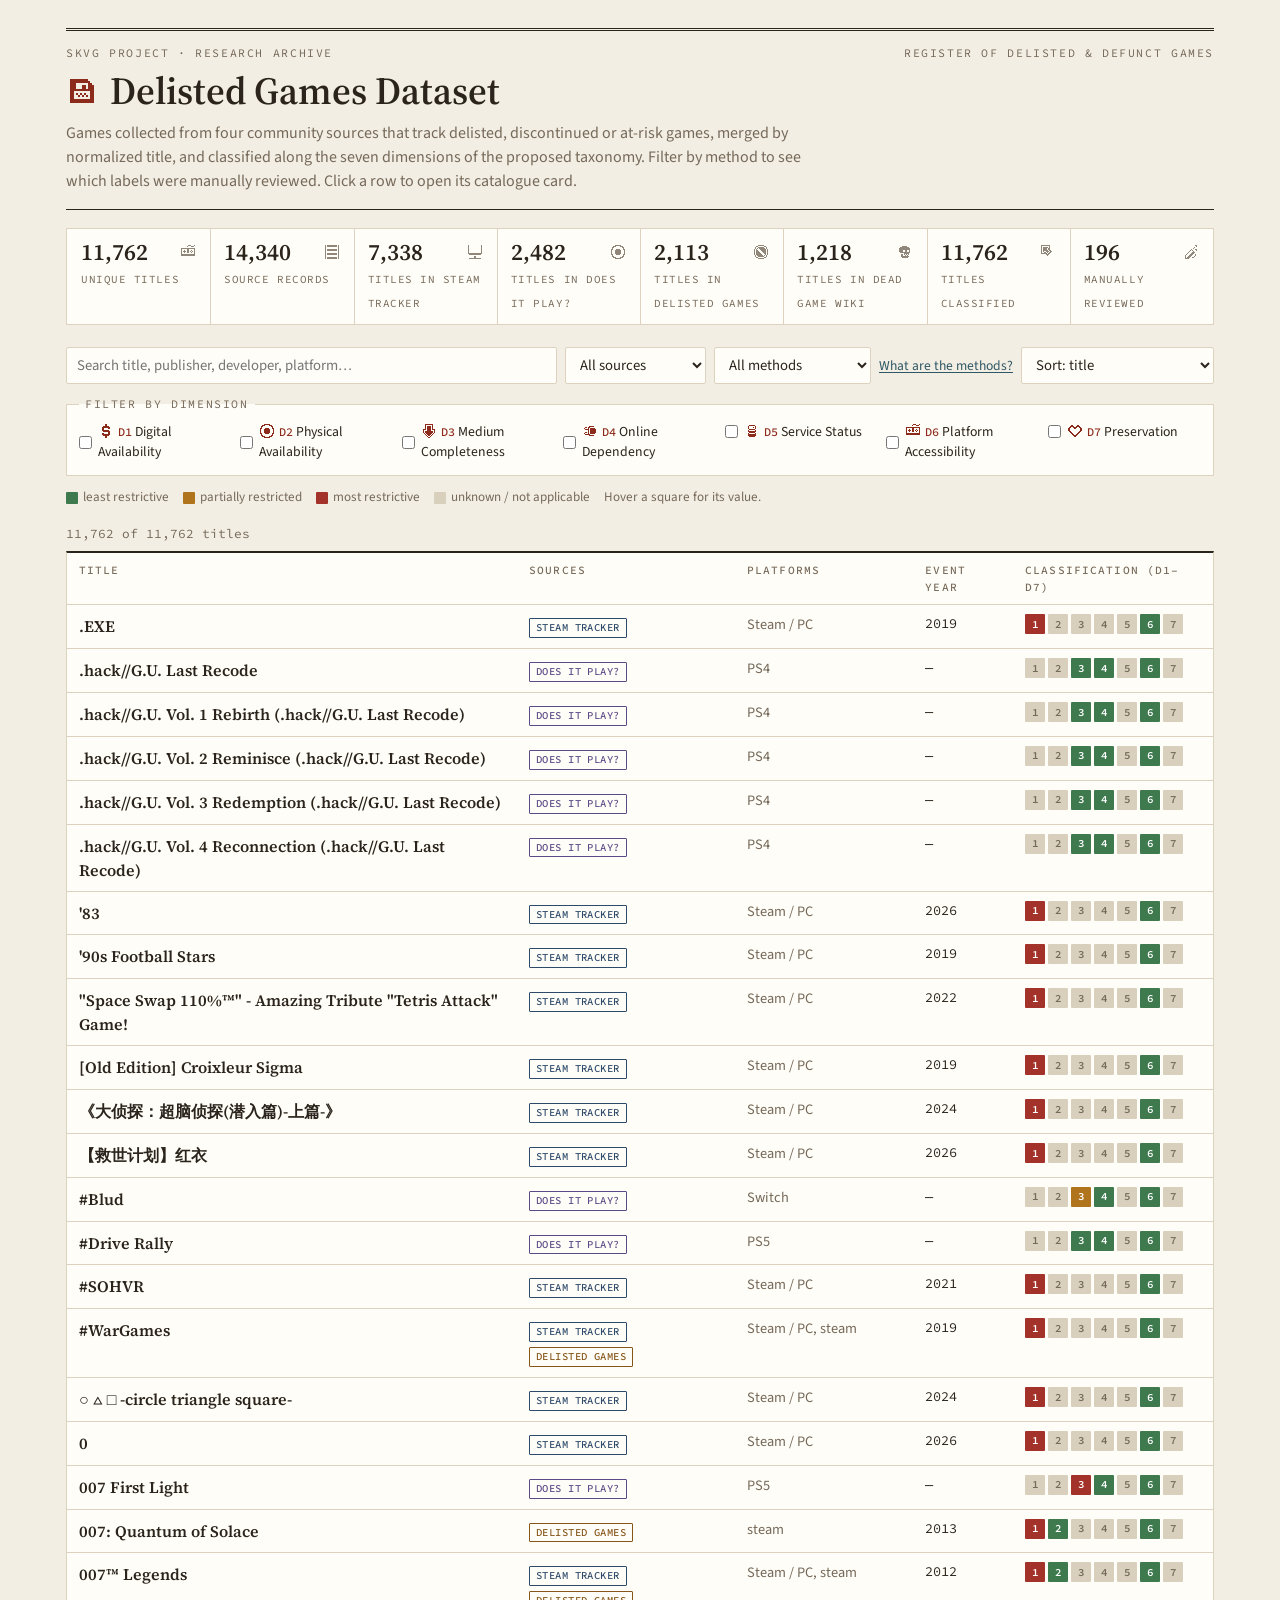
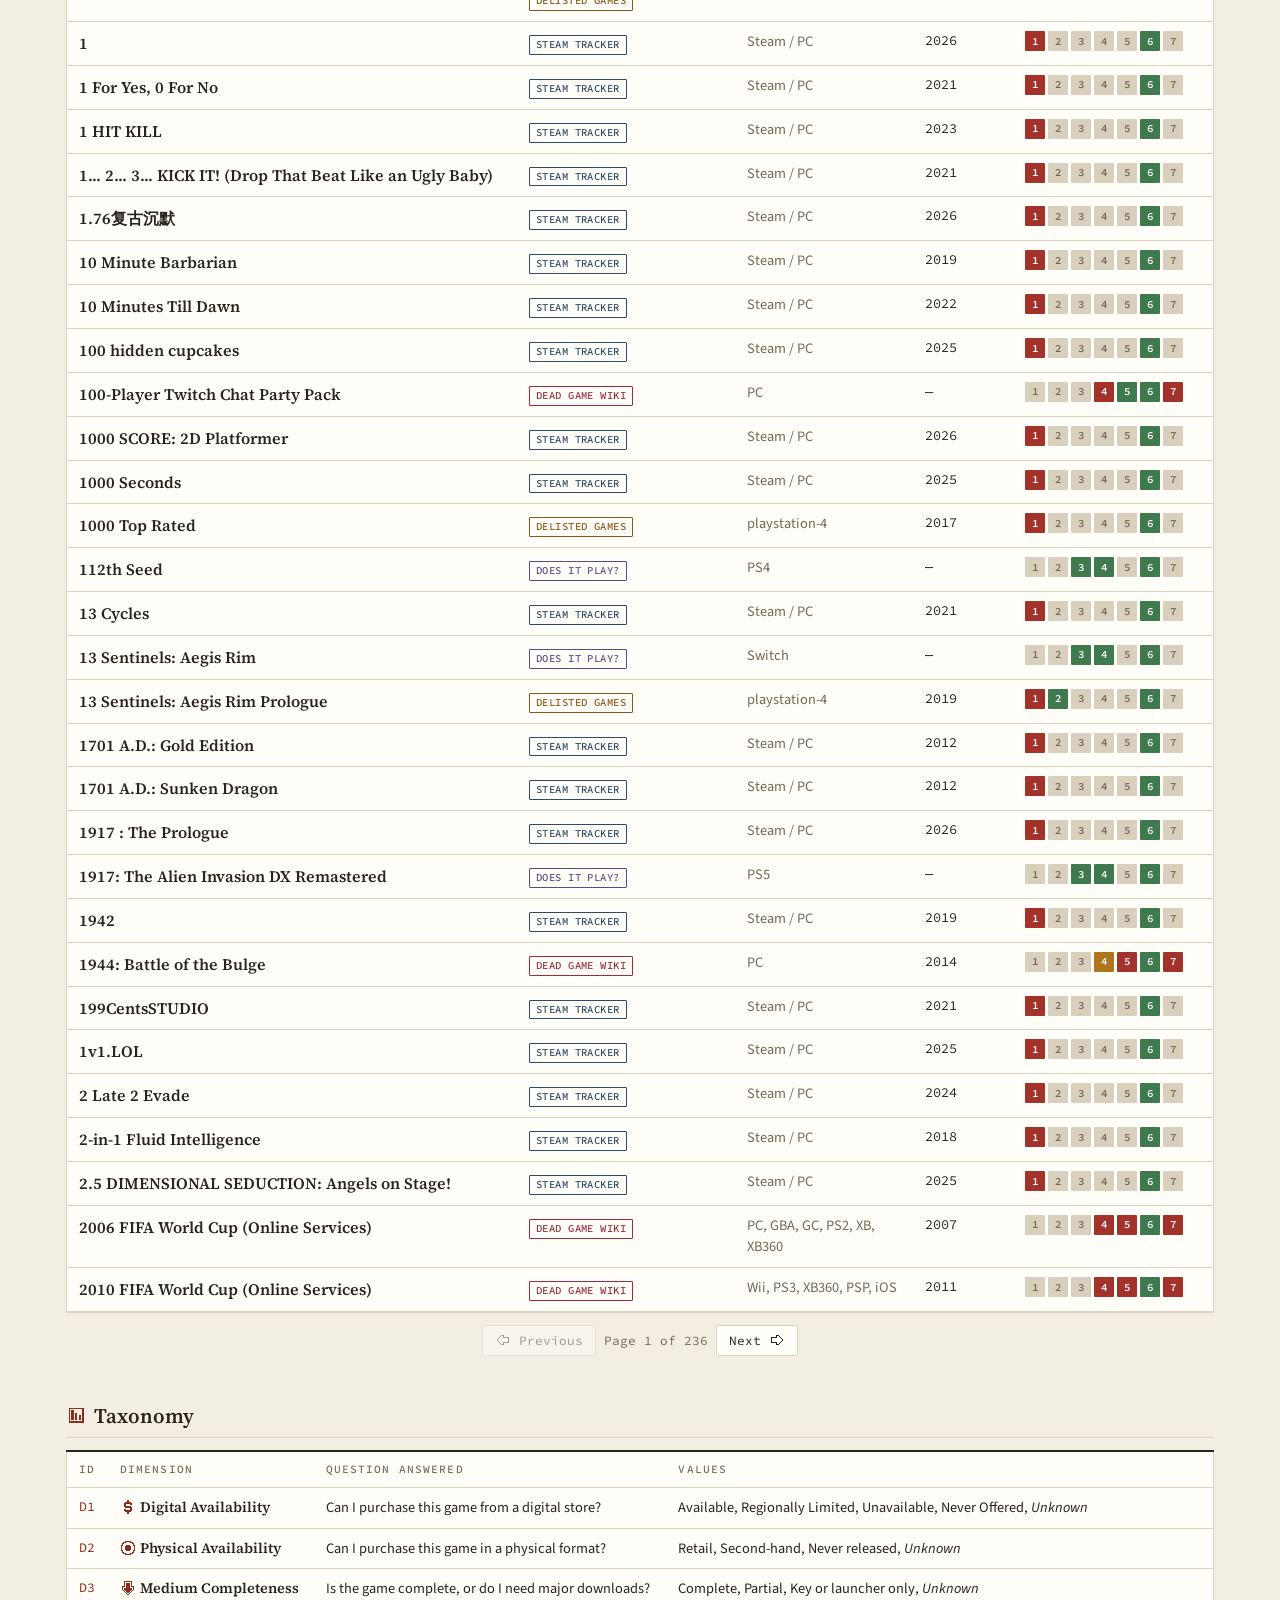
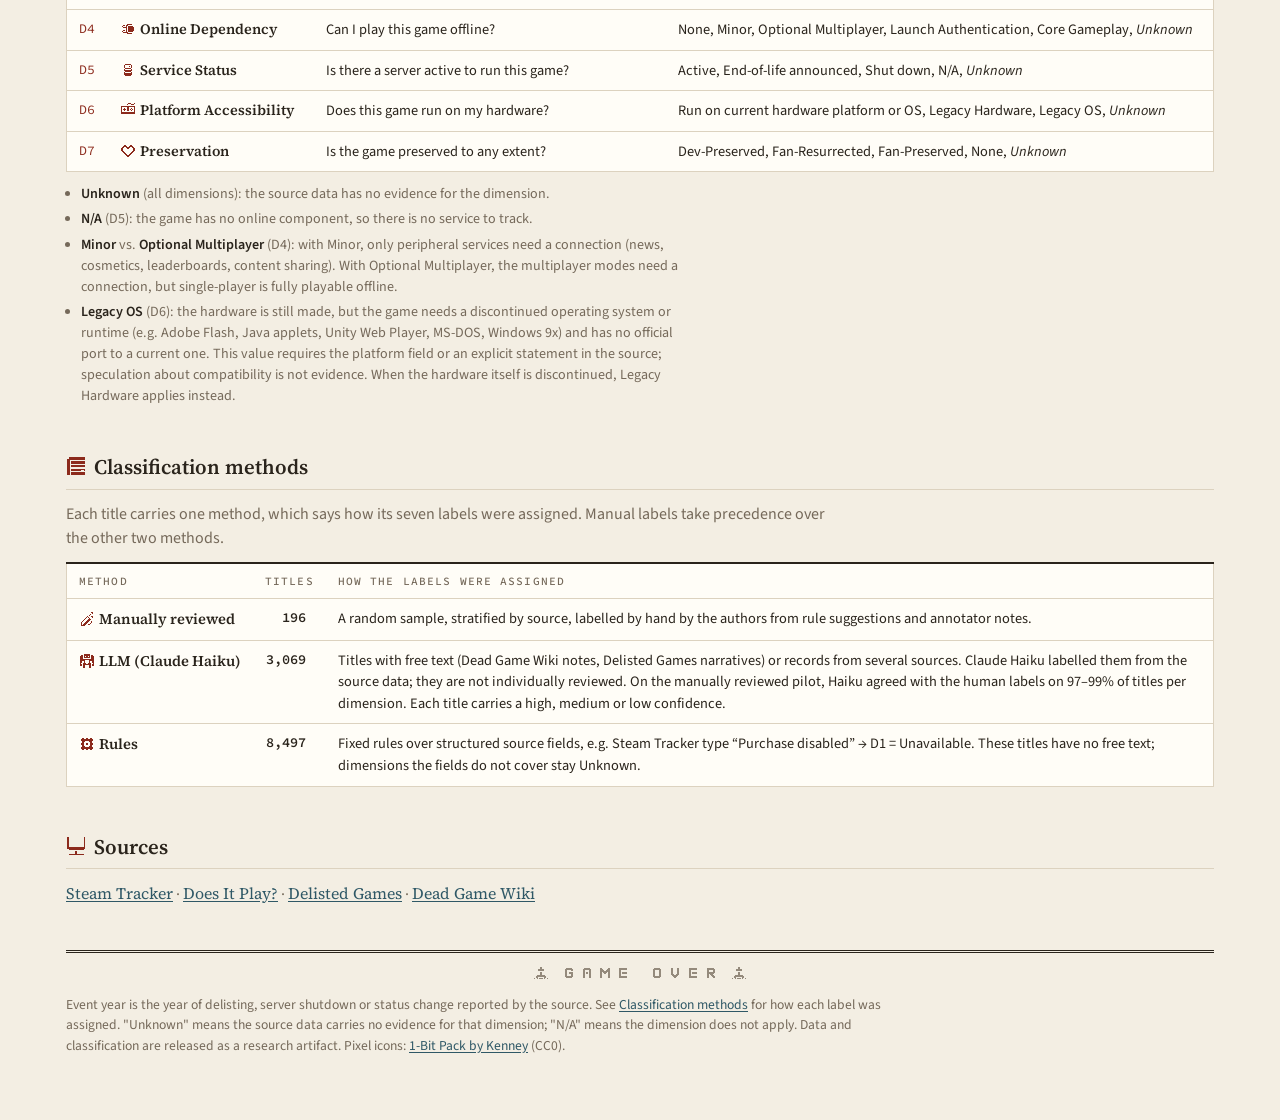
==== commit f3c66d0c: "Restore the archive-style page with pixel icons Co-Authored-By: Claude Opus 5.5 <noreply@anthropic.c" ====
--- a/index.html
+++ b/index.html
@@ -4,16 +4,17 @@
 <meta charset="utf-8">
 <meta name="viewport" content="width=device-width, initial-scale=1">
 <title>Delisted Games Dataset</title>
-<link rel="icon" href="data:image/svg+xml,<svg xmlns='http://www.w3.org/2000/svg' viewBox='0 0 16 16' shape-rendering='crispEdges'>
+<link rel="icon" href="data:image/svg+xml,<svg xmlns='http://www.w3.org/2000/svg' viewBox='0 0 16 16' shape-rendering='crispEdges'><path fill='%232a241c' d='M2 2h9v1h-9zM2 3h10v1h-10zM2 4h3v1h-3zM11 4h2v1h-2zM2 5h3v1h-3zM8 5h2v1h-2zM11 5h3v1h-3zM2 6h3v1h-3zM8 6h2v1h-2zM11 6h3v1h-3zM2 7h12v1h-12zM2 8h2v1h-2zM12 8h2v1h-2zM2 9h2v1h-2zM5 9h1v1h-1zM7 9h1v1h-1zM9 9h1v1h-1zM12 9h2v1h-2zM2 10h2v1h-2zM6 10h1v1h-1zM8 10h1v1h-1zM10 10h1v1h-1zM12 10h2v1h-2zM2 11h2v1h-2zM12 11h2v1h-2zM2 12h12v1h-12zM2 13h12v1h-12z'/></svg>">
 <link rel="preconnect" href="https://fonts.googleapis.com">
 <link rel="preconnect" href="https://fonts.gstatic.com" crossorigin>
 <link rel="stylesheet" href="https://fonts.googleapis.com/css2?family=Source+Code+Pro:wght@400;500;600&family=Source+Sans+3:wght@400;600&family=Source+Serif+4:opsz,wght@8..60,400;8..60,600&display=swap">
 <style>
-  /* Same palette, type and panels as the pipeline map. */
+  /* Archive catalogue theme: paper, ink, catalogue cards and rubber stamps. */
   :root {
-    --paper: #fbfbfa; --sheet: #ffffff; --ink: #111418; --muted: #5f6670; --rule: #d9dcdf;
-    --accent: #2458b3; --accent-tint: #e9eff9; --code-bg: #f0f1f2;
-    --good: #2f7d4f; --mid: #b26b00; --bad: #b23a22; --none: #dcdfe2;
+    --bg: #f3eee3; --panel: #fffdf7; --text: #2a241c; --muted: #75695a;
+    --line: #dcd2bf; --line-strong: #2a241c; --accent: #8c2a1c; --link: #2f5866;
+    --row-hover: #f8f3e8; --card-rule: #d9e2ea; --card-margin: #d79c92;
+    --good: #3f7a4f; --mid: #b0741d; --bad: #a3332a; --none: #d9cfbd;
     --steam_tracker: #2d4a6b; --doesitplay: #5b4a87;
     --delisted_games: #86561a; --dead_game_list: #9b2c3a;
     --serif: "Source Serif 4", Georgia, "Times New Roman", serif;
@@ -22,134 +23,114 @@
   }
   @media (prefers-color-scheme: dark) {
     :root:not([data-theme="light"]) {
-      --paper: #121417; --sheet: #191c20; --ink: #e8eaed; --muted: #9aa1aa; --rule: #30353b;
-      --accent: #86acef; --accent-tint: #1d2738; --code-bg: #22262b;
-      --good: #7cc596; --mid: #e0a85a; --bad: #ef8a71; --none: #3a3f46;
+      --bg: #16130f; --panel: #1f1b16; --text: #ece4d4; --muted: #a89c88;
+      --line: #3a3329; --line-strong: #ece4d4; --accent: #e08a76; --link: #8fc0cc;
+      --row-hover: #26211b; --card-rule: #2b3238; --card-margin: #6e3a33;
+      --good: #7fbf8c; --mid: #e0a85a; --bad: #e8786b; --none: #4a4236;
       --steam_tracker: #9cb8d8; --doesitplay: #bcaee6;
       --delisted_games: #e2b56f; --dead_game_list: #f0a0ab;
       color-scheme: dark;
     }
   }
   :root[data-theme="dark"] {
-    --paper: #121417; --sheet: #191c20; --ink: #e8eaed; --muted: #9aa1aa; --rule: #30353b;
-    --accent: #86acef; --accent-tint: #1d2738; --code-bg: #22262b;
-    --good: #7cc596; --mid: #e0a85a; --bad: #ef8a71; --none: #3a3f46;
+    --bg: #16130f; --panel: #1f1b16; --text: #ece4d4; --muted: #a89c88;
+    --line: #3a3329; --line-strong: #ece4d4; --accent: #e08a76; --link: #8fc0cc;
+    --row-hover: #26211b; --card-rule: #2b3238; --card-margin: #6e3a33;
+    --good: #7fbf8c; --mid: #e0a85a; --bad: #e8786b; --none: #4a4236;
     --steam_tracker: #9cb8d8; --doesitplay: #bcaee6;
     --delisted_games: #e2b56f; --dead_game_list: #f0a0ab;
     color-scheme: dark;
   }
   * { box-sizing: border-box; }
-  body { margin: 0; background: var(--paper); color: var(--ink); font: 16px/1.5 var(--sans); padding-inline: 20px; padding-block: 28px 64px; }
-  main { max-width: 1240px; margin: 0 auto; }
-  h1, h2, h3 { font-family: var(--serif); font-weight: 600; line-height: 1.2; text-wrap: balance; }
-  h1 { font-size: 1.8rem; margin: 0 0 22px; }
-  h2 { font-size: 1.35rem; margin: 44px 0 12px; }
-  a { color: var(--accent); text-underline-offset: 2px; }
-  .box-label { font-size: .72rem; font-weight: 600; letter-spacing: .1em; text-transform: uppercase; color: var(--muted); }
-
-  /* Quiet toolbar: controls read as text until hovered or focused. */
-  /* Filters: one family of small rounded controls. */
-  .filters, .dimfilter { display: flex; flex-wrap: wrap; align-items: center; gap: 8px; font-size: .85rem; }
-  .filters { margin-bottom: 8px; }
-  .dimfilter { border: 0; margin: 0 0 18px; padding: 0; min-width: 0; }
-  .search { position: relative; flex: 1 1 260px; display: flex; color: var(--muted); }
-  .search svg { position: absolute; left: 11px; top: 50%; width: 14px; height: 14px; transform: translateY(-50%); pointer-events: none; }
-  .filters .search input { flex: 1; min-width: 0; padding-left: 32px; cursor: text; }
-  .filters input, .pill {
-    font: inherit; height: 32px; color: var(--ink); background-color: var(--sheet); border: 1px solid var(--rule);
-    border-radius: 999px; padding: 0 14px; min-width: 0; max-width: 100%; }
-  .filters input::placeholder { color: var(--muted); }
-  .pill { appearance: none; -webkit-appearance: none; cursor: pointer; color: var(--muted); padding-right: 28px; flex: none;
-          background-image: linear-gradient(45deg, transparent 50%, currentColor 50%), linear-gradient(135deg, currentColor 50%, transparent 50%);
-          background-position: calc(100% - 16px) 55%, calc(100% - 12px) 55%; background-size: 4px 4px; background-repeat: no-repeat; }
-  .pill-measure { position: absolute; visibility: hidden; white-space: pre; }
-  .pill:hover { color: var(--ink); border-color: var(--muted); }
-  .pill.on { color: var(--accent); background-color: var(--accent-tint); border-color: var(--accent); }
-  .filters input:focus-visible, .pill:focus-visible { outline: 2px solid var(--accent); outline-offset: 1px; }
-  #dim-clear { font: inherit; color: var(--muted); background: none; border: 0; padding: 0 4px; cursor: pointer;
-               text-decoration: underline; text-underline-offset: 2px; }
-  #dim-clear:hover { color: var(--ink); }
+  body { margin: 0; background: var(--bg); color: var(--text); font: 16px/1.5 var(--sans); }
+  main { max-width: 1180px; margin: 0 auto; padding: 28px 16px 64px; }
+  h1, h2, h3 { font-family: var(--serif); font-weight: 600; text-wrap: balance; }
+  a { color: var(--link); text-underline-offset: 2px; }
+  .smallcaps { font-family: var(--mono); font-size: .72rem; letter-spacing: .14em; text-transform: uppercase; color: var(--muted); }
+
+  /* Masthead. */
+  .masthead { border-top: 3px double var(--line-strong); border-bottom: 1px solid var(--line-strong);
+              padding: 14px 0 16px; margin-bottom: 18px; }
+  .masthead .eyebrow { display: flex; justify-content: space-between; gap: 8px 16px; flex-wrap: wrap; margin-bottom: 8px; }
+  h1 { font-size: clamp(1.7rem, 4vw, 2.4rem); line-height: 1.1; margin: 0 0 8px; }
+  p.lead { color: var(--muted); margin: 0; max-width: 760px; }
+  h2 { font-size: 1.3rem; margin: 44px 0 12px; padding-bottom: 6px; border-bottom: 1px solid var(--line); }
+
+  /* Accession ledger. */
+  .stats { display: grid; grid-template-columns: repeat(auto-fit, minmax(140px, 1fr));
+           border: 1px solid var(--line); background: var(--panel); margin-bottom: 22px; }
+  .stat { padding: 10px 14px; border-right: 1px solid var(--line); border-bottom: 1px solid var(--line); margin: 0 -1px -1px 0; }
+  .stat b { display: block; font: 600 1.45rem/1.2 var(--serif); font-variant-numeric: tabular-nums lining-nums; }
+  .stat span { font-family: var(--mono); font-size: .68rem; letter-spacing: .05em; text-transform: uppercase; color: var(--muted); }
+
+  .filters { display: flex; flex-wrap: wrap; gap: 8px; margin-bottom: 12px; }
+  .filters input, .filters select {
+    font: inherit; font-size: .92rem; padding: 6px 10px; border: 1px solid var(--line); border-radius: 2px;
+    background: var(--panel); color: var(--text); min-width: 0; max-width: 100%; }
+  .filters input:focus, .filters select:focus { outline: 2px solid var(--accent); outline-offset: 1px; }
+  .filters input[type=search] { flex: 1 1 240px; }
+  .dimfilter { border: 1px solid var(--line); background: var(--panel); margin: 0 0 12px; padding: 8px 12px 12px; min-width: 0; }
+  .dimfilter legend { padding: 0 6px; display: flex; gap: 10px; align-items: center; }
+  .dimfilter legend button { font: inherit; letter-spacing: inherit; text-transform: inherit; color: var(--accent);
+                             background: none; border: 0; padding: 0; cursor: pointer; text-decoration: underline; }
+  .dimopts { display: grid; grid-template-columns: repeat(auto-fill, minmax(min(100%, 150px), 1fr)); gap: 8px; }
+  .dimopt { display: grid; gap: 4px; align-content: start; min-width: 0; }
+  .dimopt label { display: flex; gap: 6px; align-items: baseline; font-size: .86rem; cursor: pointer; }
+  .dimopt label b { font-family: var(--mono); font-size: .74rem; font-weight: 500; color: var(--accent); }
+  .dimopt input { accent-color: var(--accent); margin: 0; align-self: center; }
+  .dimopt select { font: inherit; font-size: .82rem; padding: 3px 6px; border: 1px solid var(--line); border-radius: 2px;
+                   background: var(--panel); color: var(--text); width: 100%; }
+  .dimopt select:disabled { display: none; }
   .chip.off { opacity: .22; }
-  .count { font-family: var(--mono); font-size: .8rem; color: var(--muted); }
-  .above-table { display: flex; flex-wrap: wrap; justify-content: space-between; align-items: baseline; gap: 4px 24px; margin-bottom: 8px; }
-
-  /* Legend for the D1–D7 squares. */
-  .key { display: flex; flex-wrap: wrap; justify-content: flex-end; gap: 2px 14px; font-size: .78rem; color: var(--muted); margin-left: auto; }
-  .key span { display: inline-flex; align-items: center; gap: 4px; white-space: nowrap; }
-  .key i { width: 9px; height: 9px; border-radius: 2px; }
+  .count { font-family: var(--mono); font-size: .8rem; color: var(--muted); margin-bottom: 8px; }
 
   /* Register table. */
-  .table-wrap { background: var(--sheet); border: 1px solid var(--rule); border-radius: 4px; overflow-x: auto; }
+  .table-wrap { background: var(--panel); border: 1px solid var(--line); border-top: 2px solid var(--line-strong); overflow-x: auto; }
   table { border-collapse: collapse; width: 100%; }
-  th, td { text-align: left; padding: 9px 12px; border-bottom: 1px solid var(--rule); vertical-align: top; }
-  th { background: var(--code-bg); font-size: .76rem; font-weight: 600; letter-spacing: .04em; color: var(--muted); white-space: nowrap; }
-  tbody tr:last-child td { border-bottom: 0; }
+  th, td { text-align: left; padding: 9px 12px; border-bottom: 1px solid var(--line); vertical-align: top; }
+  th { font-family: var(--mono); font-size: .7rem; text-transform: uppercase; letter-spacing: .1em; color: var(--muted); font-weight: 500; }
   tr.game { cursor: pointer; }
-  tr.game:hover { background: var(--paper); }
-  tr.game[aria-expanded="true"] { background: var(--accent-tint); box-shadow: inset 3px 0 0 var(--accent); }
-  tr.game td:first-child { font-weight: 600; }
+  tr.game:hover { background: var(--row-hover); }
+  tr.game[aria-expanded="true"] { background: var(--row-hover); box-shadow: inset 3px 0 0 var(--accent); }
+  tr.game td:first-child { font-family: var(--serif); font-weight: 600; }
   td.num { font-family: var(--mono); font-size: .85rem; font-variant-numeric: tabular-nums; white-space: nowrap; }
   .plat { color: var(--muted); font-size: .9rem; }
 
   .badge { display: inline-block; font-family: var(--mono); font-size: .66rem; font-weight: 500; letter-spacing: .04em;
            text-transform: uppercase; padding: 1px 6px; margin: 1px 3px 1px 0;
-           border-radius: 3px; border: 1px solid currentColor; white-space: nowrap; }
+           border-radius: 1px; border: 1px solid currentColor; white-space: nowrap; }
   .chips { display: flex; gap: 3px; }
-  .chip { width: 20px; height: 20px; border-radius: 3px; font: 600 .68rem/1 var(--mono); color: #fff;
-          display: inline-grid; place-items: center; flex: none; }
+  .chip { width: 20px; height: 20px; border-radius: 1px; font: 600 .68rem/1 var(--mono); color: #fff;
+          display: grid; place-items: center; }
   .chip.good { background: var(--good); } .chip.mid { background: var(--mid); }
   .chip.bad { background: var(--bad); } .chip.none { background: var(--none); color: var(--muted); }
-  :root[data-theme="dark"] .chip:is(.good, .mid, .bad) { color: #121417; }
-  @media (prefers-color-scheme: dark) { :root:not([data-theme="light"]) .chip:is(.good, .mid, .bad) { color: #121417; } }
+  :root[data-theme="dark"] .chip:not(.none) { color: #16130f; }
+  @media (prefers-color-scheme: dark) { :root:not([data-theme="light"]) .chip:not(.none) { color: #16130f; } }
   .pending { color: var(--muted); font-size: .85rem; font-style: italic; }
 
   /* Catalogue cards. */
-  tr.detail > td { background: var(--paper); padding: 16px; }
-  .detail-grid { display: grid; grid-template-columns: repeat(auto-fit, minmax(min(100%, 300px), 1fr)); gap: 12px; }
-  .card { background: var(--sheet); border: 1px solid var(--rule); border-radius: 4px; padding: 14px 16px; min-width: 0; }
-  .card.catalog { border-color: var(--accent); }
-  .card-head { display: flex; justify-content: space-between; align-items: baseline; gap: 8px; margin-bottom: 8px; flex-wrap: wrap;
-               border-bottom: 1px solid var(--rule); padding-bottom: 6px; }
+  tr.detail > td { background: var(--bg); padding: 16px; }
+  .detail-grid { display: grid; grid-template-columns: repeat(auto-fit, minmax(min(100%, 300px), 1fr)); gap: 14px; }
+  .card { position: relative; background: var(--panel); border: 1px solid var(--line); border-radius: 2px;
+          padding: 12px 14px 14px; box-shadow: 0 1px 0 var(--line), 0 2px 6px rgb(0 0 0 / .05); min-width: 0; }
+  .card.catalog { border-top: 3px solid var(--card-margin); }
+  .card.catalog .card-head { border-bottom: 1px solid var(--card-margin); padding-bottom: 6px; }
+  .card-head { display: flex; justify-content: space-between; align-items: baseline; gap: 8px; margin-bottom: 8px; flex-wrap: wrap; }
   .card h3 { font-size: 1rem; margin: 0; }
-  .card dl { display: grid; grid-template-columns: max-content 1fr; gap: 2px 12px; margin: 0; font-size: .9rem; }
-  .card dt { font-family: var(--mono); font-size: .76rem; color: var(--muted); padding-top: 2px; }
+  .card .kicker { font-family: var(--mono); font-size: .66rem; letter-spacing: .12em; text-transform: uppercase; color: var(--muted); }
+  .card dl { display: grid; grid-template-columns: max-content 1fr; gap: 2px 12px; margin: 0; font-size: .88rem; }
+  .card dt { font-family: var(--mono); font-size: .74rem; color: var(--muted); padding-top: 2px; }
   .card dd { margin: 0; overflow-wrap: anywhere; }
-  .card .excerpt { font-size: .88rem; color: var(--muted); margin: 8px 0 0; }
-  .card .excerpt b { color: var(--ink); font-weight: 600; }
+  .card .excerpt { font-size: .85rem; color: var(--muted); margin: 8px 0 0; }
+  .card .excerpt b { color: var(--text); font-weight: 600; }
   .cls-table { width: 100%; }
-  .cls-table td { padding: 5px 8px 5px 0; font-size: .9rem; border-bottom: 1px solid var(--rule); line-height: 1.35; }
+  .cls-table td { padding: 5px 8px 5px 0; font-size: .88rem; border-bottom: 1px solid var(--card-rule); line-height: 1.35; }
   .cls-table tr:last-child td { border-bottom: 0; }
   .cls-table td:first-child { color: var(--muted); width: 48%; }
-  .cls-table td:first-child b { font-family: var(--mono); font-size: .76rem; font-weight: 500; color: var(--accent); margin-right: 4px; }
+  .cls-table td:first-child b { font-family: var(--mono); font-size: .74rem; font-weight: 500; color: var(--accent); margin-right: 4px; }
   .val { font-weight: 600; }
   .val.good { color: var(--good); } .val.mid { color: var(--mid); } .val.bad { color: var(--bad); }
   .val.none { color: var(--muted); font-weight: 400; }
-
-  /* Status tags on the catalogue card. */
-  .stamps { display: flex; flex-wrap: wrap; gap: 6px; margin: 4px 0 10px; }
-  .stamp { display: inline-block; font: 500 .7rem/1 var(--mono); letter-spacing: .08em; text-transform: uppercase;
-           padding: 4px 7px 3px; border: 1px solid currentColor; border-radius: 3px; color: var(--bad); }
-  .stamp.ok { color: var(--good); }
-  .stamp.warn { color: var(--mid); }
-
-  .pager { display: flex; gap: 8px; align-items: center; justify-content: center; margin-top: 12px;
-           font-family: var(--mono); font-size: .8rem; color: var(--muted); }
-  .pager button { font: inherit; color: var(--ink); padding: 5px 12px; border-radius: 4px; border: 1px solid var(--rule);
-                  background: var(--sheet); cursor: pointer; }
-  .pager button:hover:not(:disabled) { border-color: var(--accent); }
-  .pager button:disabled { opacity: .4; cursor: default; }
-
-  .tax-wrap { overflow-x: auto; background: var(--sheet); border: 1px solid var(--rule); border-radius: 4px; }
-  .taxonomy td { font-size: .92rem; }
-  .taxonomy td:first-child { font-family: var(--mono); font-size: .84rem; color: var(--accent); }
-  .taxonomy td:nth-child(2) { font-weight: 600; }
-  .tv { display: inline-flex; align-items: center; gap: 5px; margin-right: 12px; white-space: nowrap; }
-  .tv i { width: 10px; height: 10px; border-radius: 2px; flex: none; }
-  .methods td:first-child { font-family: var(--sans); font-size: .92rem; font-weight: 600; color: var(--ink); white-space: nowrap; }
-  .methods td:first-child, .methods td.num { width: 1%; }
-  .methods td.num { text-align: right; padding-right: 20px; }
-  .methods td:last-child { max-width: 70ch; }
-  #sources-text { margin: 0; }
 
   /* Pixel icons: Kenney 1-Bit Pack (CC0), tiles redrawn as SVG paths so they
      stay crisp and take the surrounding text colour. */
@@ -168,7 +149,9 @@
   .i-d4 { --icon: url("data:image/svg+xml,<svg xmlns='http://www.w3.org/2000/svg' viewBox='0 0 16 16' shape-rendering='crispEdges'><path d='M7 3h5v1h-5zM3 4h2v1h-2zM6 4h2v1h-2zM2 5h1v1h-1zM6 5h1v1h-1zM8 5h5v1h-5zM3 6h4v1h-4zM8 6h6v1h-6zM6 7h1v1h-1zM8 7h6v1h-6zM6 8h1v1h-1zM8 8h6v1h-6zM3 9h2v1h-2zM6 9h1v1h-1zM8 9h6v1h-6zM2 10h1v1h-1zM6 10h1v1h-1zM8 10h5v1h-5zM3 11h5v1h-5zM7 12h5v1h-5z'/></svg>"); }  /* tile 42,2 */
   .i-d5 { --icon: url("data:image/svg+xml,<svg xmlns='http://www.w3.org/2000/svg' viewBox='0 0 16 16' shape-rendering='crispEdges'><path d='M5 2h6v1h-6zM4 3h1v1h-1zM11 3h1v1h-1zM4 4h1v1h-1zM9 4h1v1h-1zM11 4h1v1h-1zM4 5h1v1h-1zM11 5h1v1h-1zM5 6h6v1h-6zM4 7h1v1h-1zM11 7h1v1h-1zM4 8h8v1h-8zM5 9h6v1h-6zM4 10h1v1h-1zM11 10h1v1h-1zM4 11h8v1h-8zM4 12h8v1h-8zM5 13h6v1h-6z'/></svg>"); }  /* tile 13,13 */
   .i-d6 { --icon: url("data:image/svg+xml,<svg xmlns='http://www.w3.org/2000/svg' viewBox='0 0 16 16' shape-rendering='crispEdges'><path d='M8 1h3v1h-3zM14 1h1v1h-1zM7 2h1v1h-1zM11 2h3v1h-3zM1 4h14v1h-14zM1 5h1v1h-1zM7 5h2v1h-2zM14 5h1v1h-1zM1 6h1v1h-1zM4 6h1v1h-1zM7 6h2v1h-2zM11 6h1v1h-1zM14 6h1v1h-1zM1 7h1v1h-1zM3 7h3v1h-3zM7 7h2v1h-2zM10 7h1v1h-1zM12 7h1v1h-1zM14 7h1v1h-1zM1 8h1v1h-1zM4 8h1v1h-1zM7 8h2v1h-2zM11 8h1v1h-1zM14 8h1v1h-1zM1 9h1v1h-1zM14 9h1v1h-1zM1 10h14v1h-14zM1 11h14v1h-14z'/></svg>"); }  /* tile 31,15 */
+  .i-list { --icon: url("data:image/svg+xml,<svg xmlns='http://www.w3.org/2000/svg' viewBox='0 0 16 16' shape-rendering='crispEdges'><path d='M1 1h1v1h-1zM3 1h10v1h-10zM14 1h1v1h-1zM1 2h1v1h-1zM3 2h10v1h-10zM14 2h1v1h-1zM1 3h1v1h-1zM14 3h1v1h-1zM1 4h1v1h-1zM14 4h1v1h-1zM1 5h1v1h-1zM3 5h10v1h-10zM14 5h1v1h-1zM1 6h1v1h-1zM3 6h10v1h-10zM14 6h1v1h-1zM1 7h1v1h-1zM14 7h1v1h-1zM1 8h1v1h-1zM14 8h1v1h-1zM1 9h1v1h-1zM3 9h10v1h-10zM14 9h1v1h-1zM1 10h1v1h-1zM3 10h10v1h-10zM14 10h1v1h-1zM1 11h1v1h-1zM14 11h1v1h-1zM1 12h1v1h-1zM14 12h1v1h-1zM1 13h1v1h-1zM3 13h10v1h-10zM14 13h1v1h-1zM1 14h1v1h-1zM3 14h10v1h-10zM14 14h1v1h-1z'/></svg>"); }  /* tile 4,6 */
   .i-monitor { --icon: url("data:image/svg+xml,<svg xmlns='http://www.w3.org/2000/svg' viewBox='0 0 16 16' shape-rendering='crispEdges'><path d='M1 1h1v1h-1zM14 1h1v1h-1zM1 2h1v1h-1zM14 2h1v1h-1zM1 3h1v1h-1zM14 3h1v1h-1zM1 4h1v1h-1zM14 4h1v1h-1zM1 5h1v1h-1zM14 5h1v1h-1zM1 6h1v1h-1zM14 6h1v1h-1zM1 7h1v1h-1zM14 7h1v1h-1zM1 8h1v1h-1zM14 8h1v1h-1zM1 9h14v1h-14zM2 10h12v1h-12zM7 12h2v1h-2zM7 13h2v1h-2zM2 14h12v1h-12z'/></svg>"); }  /* tile 17,10 */
+  .i-classified { --icon: url("data:image/svg+xml,<svg xmlns='http://www.w3.org/2000/svg' viewBox='0 0 16 16' shape-rendering='crispEdges'><path d='M1 1h9v1h-9zM1 2h1v1h-1zM9 2h1v1h-1zM1 3h1v1h-1zM3 3h5v1h-5zM9 3h1v1h-1zM1 4h1v1h-1zM3 4h4v1h-4zM8 4h2v1h-2zM1 5h1v1h-1zM3 5h4v1h-4zM8 5h2v1h-2zM1 6h1v1h-1zM3 6h5v1h-5zM9 6h2v1h-2zM1 7h1v1h-1zM3 7h1v1h-1zM6 7h3v1h-3zM10 7h2v1h-2zM1 8h1v1h-1zM4 8h2v1h-2zM7 8h1v1h-1zM9 8h2v1h-2zM1 9h6v1h-6zM8 9h2v1h-2zM6 10h3v1h-3zM7 11h1v1h-1z'/></svg>"); }  /* tile 37,10 */
   .i-pencil { --icon: url("data:image/svg+xml,<svg xmlns='http://www.w3.org/2000/svg' viewBox='0 0 16 16' shape-rendering='crispEdges'><path d='M12 1h2v1h-2zM13 2h1v1h-1zM11 3h1v1h-1zM10 4h1v1h-1zM8 5h1v1h-1zM12 5h2v1h-2zM7 6h1v1h-1zM9 6h1v1h-1zM13 6h1v1h-1zM6 7h1v1h-1zM10 7h1v1h-1zM5 8h1v1h-1zM9 8h3v1h-3zM4 9h1v1h-1zM8 9h3v1h-3zM3 10h1v1h-1zM7 10h3v1h-3zM12 10h1v1h-1zM2 11h1v1h-1zM6 11h3v1h-3zM12 11h1v1h-1zM2 12h1v1h-1zM5 12h3v1h-3zM11 12h1v1h-1zM2 13h1v1h-1zM4 13h3v1h-3zM9 13h2v1h-2zM2 14h4v1h-4z'/></svg>"); }  /* tile 42,6 */
   .i-robot { --icon: url("data:image/svg+xml,<svg xmlns='http://www.w3.org/2000/svg' viewBox='0 0 16 16' shape-rendering='crispEdges'><path d='M5 1h6v1h-6zM2 2h2v1h-2zM5 2h6v1h-6zM12 2h2v1h-2zM1 3h3v1h-3zM5 3h1v1h-1zM7 3h2v1h-2zM10 3h1v1h-1zM12 3h3v1h-3zM1 4h3v1h-3zM5 4h6v1h-6zM12 4h3v1h-3zM1 5h3v1h-3zM12 5h3v1h-3zM1 6h14v1h-14zM1 7h5v1h-5zM10 7h5v1h-5zM1 8h2v1h-2zM5 8h1v1h-1zM10 8h1v1h-1zM13 8h2v1h-2zM1 9h2v1h-2zM5 9h1v1h-1zM10 9h1v1h-1zM13 9h2v1h-2zM1 10h1v1h-1zM4 10h3v1h-3zM9 10h3v1h-3zM14 10h1v1h-1zM1 11h2v1h-2zM4 11h8v1h-8zM13 11h2v1h-2zM1 12h2v1h-2zM4 12h2v1h-2zM10 12h2v1h-2zM13 12h2v1h-2zM4 13h2v1h-2zM10 13h2v1h-2zM4 14h2v1h-2zM10 14h2v1h-2z'/></svg>"); }  /* tile 30,6 */
   .i-gear { --icon: url("data:image/svg+xml,<svg xmlns='http://www.w3.org/2000/svg' viewBox='0 0 16 16' shape-rendering='crispEdges'><path d='M3 2h2v1h-2zM7 2h2v1h-2zM11 2h2v1h-2zM2 3h12v1h-12zM2 4h12v1h-12zM3 5h3v1h-3zM10 5h3v1h-3zM3 6h2v1h-2zM11 6h2v1h-2zM2 7h3v1h-3zM7 7h2v1h-2zM11 7h3v1h-3zM2 8h3v1h-3zM7 8h2v1h-2zM11 8h3v1h-3zM3 9h2v1h-2zM11 9h2v1h-2zM3 10h3v1h-3zM10 10h3v1h-3zM2 11h12v1h-12zM2 12h12v1h-12zM3 13h2v1h-2zM7 13h2v1h-2zM11 13h2v1h-2z'/></svg>"); }  /* tile 45,16 */
@@ -177,12 +160,62 @@
   .i-ghost { --icon: url("data:image/svg+xml,<svg xmlns='http://www.w3.org/2000/svg' viewBox='0 0 16 16' shape-rendering='crispEdges'><path d='M6 0h4v1h-4zM5 1h1v1h-1zM10 1h1v1h-1zM4 2h1v1h-1zM11 2h1v1h-1zM4 3h1v1h-1zM11 3h1v1h-1zM4 4h1v1h-1zM11 4h1v1h-1zM4 5h1v1h-1zM11 5h1v1h-1zM2 6h3v1h-3zM11 6h3v1h-3zM1 7h1v1h-1zM14 7h1v1h-1zM1 8h1v1h-1zM14 8h1v1h-1zM1 9h1v1h-1zM3 9h2v1h-2zM11 9h2v1h-2zM14 9h1v1h-1zM1 10h1v1h-1zM3 10h2v1h-2zM11 10h2v1h-2zM14 10h1v1h-1zM1 11h1v1h-1zM4 11h1v1h-1zM11 11h1v1h-1zM14 11h1v1h-1zM1 12h1v1h-1zM4 12h1v1h-1zM6 12h4v1h-4zM11 12h1v1h-1zM14 12h1v1h-1zM2 13h3v1h-3zM6 13h1v1h-1zM9 13h1v1h-1zM11 13h3v1h-3zM4 14h1v1h-1zM6 14h1v1h-1zM9 14h1v1h-1zM11 14h1v1h-1zM4 15h3v1h-3zM9 15h3v1h-3z'/></svg>"); }  /* tile 24,8 */
   .i-left { --icon: url("data:image/svg+xml,<svg xmlns='http://www.w3.org/2000/svg' viewBox='0 0 16 16' shape-rendering='crispEdges'><path d='M6 3h3v1h-3zM5 4h1v1h-1zM8 4h1v1h-1zM4 5h1v1h-1zM8 5h6v1h-6zM3 6h1v1h-1zM13 6h1v1h-1zM2 7h1v1h-1zM13 7h1v1h-1zM2 8h1v1h-1zM13 8h1v1h-1zM3 9h1v1h-1zM13 9h1v1h-1zM4 10h1v1h-1zM8 10h6v1h-6zM5 11h1v1h-1zM8 11h1v1h-1zM6 12h3v1h-3z'/></svg>"); }  /* tile 31,20 */
   .i-right { --icon: url("data:image/svg+xml,<svg xmlns='http://www.w3.org/2000/svg' viewBox='0 0 16 16' shape-rendering='crispEdges'><path d='M7 3h3v1h-3zM7 4h1v1h-1zM10 4h1v1h-1zM2 5h6v1h-6zM11 5h1v1h-1zM2 6h1v1h-1zM12 6h1v1h-1zM2 7h1v1h-1zM13 7h1v1h-1zM2 8h1v1h-1zM13 8h1v1h-1zM2 9h1v1h-1zM12 9h1v1h-1zM2 10h6v1h-6zM11 10h1v1h-1zM7 11h1v1h-1zM10 11h1v1h-1zM7 12h3v1h-3z'/></svg>"); }  /* tile 29,20 */
-  h1 .ico { width: 28px; height: 28px; margin-right: 10px; vertical-align: -3px; color: var(--accent); }
-  h2 .ico { width: 18px; height: 18px; margin-right: 8px; vertical-align: -2px; color: var(--accent); }
-  .taxonomy .ico { color: var(--accent); margin-right: 6px; }
-  .stamp { display: inline-flex; align-items: center; gap: 5px; }
+  .i-grave { --icon: url("data:image/svg+xml,<svg xmlns='http://www.w3.org/2000/svg' viewBox='0 0 16 16' shape-rendering='crispEdges'><path d='M7 2h2v1h-2zM7 3h2v1h-2zM5 4h6v1h-6zM5 5h6v1h-6zM7 7h2v1h-2zM7 8h2v1h-2zM7 9h2v1h-2zM4 10h8v1h-8zM3 11h10v1h-10zM3 12h2v1h-2zM11 12h2v1h-2zM1 13h1v1h-1zM4 13h1v1h-1zM6 13h4v1h-4zM11 13h1v1h-1zM14 13h1v1h-1z'/></svg>"); }  /* tile 1,14 */
+  .i-lg { --icon: url("data:image/svg+xml,<svg xmlns='http://www.w3.org/2000/svg' viewBox='0 0 16 16' shape-rendering='crispEdges'><path d='M5 3h6v1h-6zM4 4h8v1h-8zM4 5h2v1h-2zM10 5h2v1h-2zM4 6h2v1h-2zM4 7h2v1h-2zM8 7h4v1h-4zM4 8h2v1h-2zM8 8h4v1h-4zM4 9h2v1h-2zM10 9h2v1h-2zM4 10h2v1h-2zM10 10h2v1h-2zM4 11h8v1h-8zM5 12h6v1h-6z'/></svg>"); }  /* tile 41,18 */
+  .i-la { --icon: url("data:image/svg+xml,<svg xmlns='http://www.w3.org/2000/svg' viewBox='0 0 16 16' shape-rendering='crispEdges'><path d='M5 3h6v1h-6zM4 4h8v1h-8zM4 5h2v1h-2zM10 5h2v1h-2zM4 6h2v1h-2zM10 6h2v1h-2zM4 7h2v1h-2zM7 7h2v1h-2zM10 7h2v1h-2zM4 8h2v1h-2zM7 8h2v1h-2zM10 8h2v1h-2zM4 9h2v1h-2zM10 9h2v1h-2zM4 10h2v1h-2zM10 10h2v1h-2zM4 11h2v1h-2zM10 11h2v1h-2zM4 12h2v1h-2zM10 12h2v1h-2z'/></svg>"); }  /* tile 35,18 */
+  .i-lm { --icon: url("data:image/svg+xml,<svg xmlns='http://www.w3.org/2000/svg' viewBox='0 0 16 16' shape-rendering='crispEdges'><path d='M3 3h2v1h-2zM11 3h2v1h-2zM3 4h3v1h-3zM10 4h3v1h-3zM3 5h4v1h-4zM9 5h4v1h-4zM3 6h10v1h-10zM3 7h2v1h-2zM6 7h4v1h-4zM11 7h2v1h-2zM3 8h2v1h-2zM7 8h2v1h-2zM11 8h2v1h-2zM3 9h2v1h-2zM11 9h2v1h-2zM3 10h2v1h-2zM11 10h2v1h-2zM3 11h2v1h-2zM11 11h2v1h-2zM3 12h2v1h-2zM11 12h2v1h-2z'/></svg>"); }  /* tile 47,18 */
+  .i-le { --icon: url("data:image/svg+xml,<svg xmlns='http://www.w3.org/2000/svg' viewBox='0 0 16 16' shape-rendering='crispEdges'><path d='M4 3h8v1h-8zM4 4h8v1h-8zM4 5h2v1h-2zM4 6h2v1h-2zM4 7h2v1h-2zM7 7h5v1h-5zM4 8h2v1h-2zM7 8h5v1h-5zM4 9h2v1h-2zM4 10h2v1h-2zM4 11h8v1h-8zM4 12h8v1h-8z'/></svg>"); }  /* tile 39,18 */
+  .i-lo { --icon: url("data:image/svg+xml,<svg xmlns='http://www.w3.org/2000/svg' viewBox='0 0 16 16' shape-rendering='crispEdges'><path d='M5 3h6v1h-6zM4 4h8v1h-8zM4 5h2v1h-2zM10 5h2v1h-2zM4 6h2v1h-2zM10 6h2v1h-2zM4 7h2v1h-2zM10 7h2v1h-2zM4 8h2v1h-2zM10 8h2v1h-2zM4 9h2v1h-2zM10 9h2v1h-2zM4 10h2v1h-2zM10 10h2v1h-2zM4 11h8v1h-8zM5 12h6v1h-6z'/></svg>"); }  /* tile 36,19 */
+  .i-lv { --icon: url("data:image/svg+xml,<svg xmlns='http://www.w3.org/2000/svg' viewBox='0 0 16 16' shape-rendering='crispEdges'><path d='M4 3h2v1h-2zM10 3h2v1h-2zM4 4h2v1h-2zM10 4h2v1h-2zM4 5h2v1h-2zM10 5h2v1h-2zM4 6h2v1h-2zM10 6h2v1h-2zM4 7h2v1h-2zM10 7h2v1h-2zM4 8h2v1h-2zM10 8h2v1h-2zM4 9h3v1h-3zM9 9h3v1h-3zM5 10h6v1h-6zM6 11h4v1h-4zM7 12h2v1h-2z'/></svg>"); }  /* tile 43,19 */
+  .i-lr { --icon: url("data:image/svg+xml,<svg xmlns='http://www.w3.org/2000/svg' viewBox='0 0 16 16' shape-rendering='crispEdges'><path d='M4 3h7v1h-7zM4 4h8v1h-8zM4 5h2v1h-2zM10 5h2v1h-2zM4 6h2v1h-2zM10 6h2v1h-2zM4 7h8v1h-8zM4 8h7v1h-7zM4 9h2v1h-2zM7 9h3v1h-3zM4 10h2v1h-2zM8 10h3v1h-3zM4 11h2v1h-2zM9 11h3v1h-3zM4 12h2v1h-2zM10 12h2v1h-2z'/></svg>"); }  /* tile 39,19 */
+  h2 .ico { width: 20px; height: 20px; margin-right: 8px; color: var(--accent); vertical-align: -2px; }
+  .stat-head { display: flex; align-items: center; justify-content: space-between; gap: 8px; }
+  .stat-head .ico { color: var(--muted); opacity: .8; }
+  .dimopt label .ico, .taxonomy .ico, .methods .ico { color: var(--accent); margin-right: 4px; }
+  .pager .ico { vertical-align: -3px; }
   .empty { text-align: center; padding: 28px 12px !important; color: var(--muted); font-style: italic; }
-  .empty .ico { display: block; width: 32px; height: 32px; margin: 0 auto 8px; opacity: .5; }
+  .empty .ico { display: block; width: 32px; height: 32px; margin: 0 auto 8px; color: var(--line-strong); opacity: .5; }
+  .gameover { display: flex; justify-content: center; align-items: center; gap: 2px; color: var(--muted); margin: 0 0 14px; opacity: .75; }
+  .gameover .gap { width: 14px; }
+  .gameover .i-grave { margin: 0 10px; }
+  h1 .ico { width: 32px; height: 32px; margin-right: 12px; vertical-align: -3px; color: var(--accent); }
+
+  /* Rubber stamps. */
+  .stamps { display: flex; flex-wrap: wrap; gap: 8px 6px; margin: 4px 0 10px; }
+  .stamp { display: inline-flex; align-items: center; gap: 5px; font: 600 .7rem/1 var(--mono); letter-spacing: .14em; text-transform: uppercase;
+           padding: 4px 7px 3px; border: 2px solid currentColor; border-radius: 3px; transform: rotate(-2deg);
+           color: var(--accent); opacity: .9; mix-blend-mode: multiply; }
+  .stamp.ok { color: var(--good); transform: rotate(1.5deg); }
+  .stamp.warn { color: var(--mid); transform: rotate(-1deg); }
+  @media (prefers-color-scheme: dark) { :root:not([data-theme="light"]) .stamp { mix-blend-mode: normal; } }
+  :root[data-theme="dark"] .stamp { mix-blend-mode: normal; }
+
+  .pager { display: flex; gap: 8px; align-items: center; justify-content: center; margin-top: 12px;
+           font-family: var(--mono); font-size: .8rem; color: var(--muted); }
+  .pager button { font: inherit; color: var(--text); padding: 5px 12px; border-radius: 2px; border: 1px solid var(--line);
+                  background: var(--panel); cursor: pointer; }
+  .pager button:hover:not(:disabled) { border-color: var(--line-strong); }
+  .pager button:disabled { opacity: .4; cursor: default; }
+
+  .taxonomy { width: 100%; background: var(--panel); border: 1px solid var(--line); border-top: 2px solid var(--line-strong); }
+  .taxonomy td { font-size: .9rem; }
+  .taxonomy td:first-child { font-family: var(--mono); font-size: .82rem; color: var(--accent); }
+  .taxonomy td:nth-child(2) { font-family: var(--serif); font-weight: 600; }
+  .tax-wrap { overflow-x: auto; }
+  .tax-notes { margin: 12px 0 0; padding-left: 1.1em; font-size: .88rem; color: var(--muted); display: grid; gap: 4px; max-width: 90ch; }
+  .tax-notes b { color: var(--text); font-weight: 600; }
+  .methods td:first-child { font-family: var(--serif); font-size: .92rem; font-weight: 600; color: var(--text); white-space: nowrap; }
+  .methods td:first-child, .methods td.num { width: 1%; }
+  .methods td.num { font-family: var(--mono); font-size: .85rem; text-align: right; padding-right: 20px; }
+  #methods + .lead { margin-bottom: 12px; }
+  .methods td:last-child { max-width: 70ch; }
+  .filters .info { align-self: center; font-size: .85rem; }
+  .legend { display: flex; gap: 14px; flex-wrap: wrap; font-size: .82rem; color: var(--muted); margin: 8px 0 16px; }
+  .legend span { display: inline-flex; align-items: center; gap: 5px; }
+  .legend i { width: 12px; height: 12px; border-radius: 1px; display: inline-block; }
+  #sources-text a { font-family: var(--serif); }
+  footer { margin-top: 44px; padding-top: 12px; border-top: 3px double var(--line-strong); color: var(--muted); font-size: .85rem; }
+  footer p { margin: 0; max-width: 820px; }
 
   @media (max-width: 640px) {
     th.col-plat, td.col-plat, th.col-year, td.col-year, th.col-src, td.col-src { display: none; }
@@ -193,33 +226,42 @@
 </head>
 <body>
 <main>
-  <h1><span class="ico i-floppy" aria-hidden="true"></span>Delisted Games Dataset</h1>
+  <header class="masthead">
+    <div class="eyebrow smallcaps"><span>SKVG Project &middot; Research Archive</span><span>Register of delisted &amp; defunct games</span></div>
+    <h1><span class="ico i-floppy" aria-hidden="true"></span>Delisted Games Dataset</h1>
+    <p class="lead">
+      Games collected from four community sources that track delisted, discontinued or at-risk games,
+      merged by normalized title, and classified along the seven dimensions of the proposed taxonomy.
+      Filter by method to see which labels were manually reviewed. Click a row to open its catalogue card.
+    </p>
+  </header>
+
+  <div class="stats" id="stats"></div>
 
   <div class="filters">
-    <label class="search">
-      <svg viewBox="0 0 16 16" fill="none" stroke="currentColor" stroke-width="1.8" stroke-linecap="round" aria-hidden="true"><circle cx="7" cy="7" r="4.5"/><path d="M10.5 10.5 14 14"/></svg>
-      <input type="search" id="q" placeholder="Search title, publisher, developer, platform…" aria-label="Search">
-    </label>
-    <select class="pill" id="f-source" aria-label="Source"></select>
-    <select class="pill" id="f-status" aria-label="Classification method">
+    <input type="search" id="q" placeholder="Search title, publisher, developer, platform…" aria-label="Search">
+    <select id="f-source" aria-label="Source"></select>
+    <select id="f-status" aria-label="Classification method">
       <option value="">All methods</option>
       <option value="manual review">Manually reviewed</option>
       <option value="LLM (Haiku)">LLM (Haiku)</option>
       <option value="rules">Rules</option>
       <option value="none">Not yet classified</option>
     </select>
-    <select class="pill" id="f-sort" aria-label="Sort">
+    <a class="info" href="#methods">What are the methods?</a>
+    <select id="f-sort" aria-label="Sort">
       <option value="title">Sort: title</option>
       <option value="event-desc">Sort: event year (newest)</option>
       <option value="event-asc">Sort: event year (oldest)</option>
       <option value="sources">Sort: number of sources</option>
     </select>
   </div>
-  <fieldset class="dimfilter" id="dimopts" aria-label="Filter by dimension"></fieldset>
-  <div class="above-table">
-    <div class="count" id="count"></div>
-    <div class="key" id="key"></div>
-  </div>
+  <fieldset class="dimfilter">
+    <legend class="smallcaps">Filter by dimension <button type="button" id="dim-clear" hidden>Clear</button></legend>
+    <div class="dimopts" id="dimopts"></div>
+  </fieldset>
+  <div class="legend" id="legend"></div>
+  <div class="count" id="count"></div>
 
   <div class="table-wrap">
     <table>
@@ -239,8 +281,21 @@
     <thead><tr><th>ID</th><th>Dimension</th><th>Question answered</th><th>Values</th></tr></thead>
     <tbody id="taxonomy"></tbody>
   </table></div>
+  <ul class="tax-notes">
+    <li><b>Unknown</b> (all dimensions): the source data has no evidence for the dimension.</li>
+    <li><b>N/A</b> (D5): the game has no online component, so there is no service to track.</li>
+    <li><b>Minor</b> vs. <b>Optional Multiplayer</b> (D4): with Minor, only peripheral services need a connection
+      (news, cosmetics, leaderboards, content sharing). With Optional Multiplayer, the multiplayer modes need a connection,
+      but single-player is fully playable offline.</li>
+    <li><b>Legacy OS</b> (D6): the hardware is still made, but the game needs a discontinued operating system or runtime
+      (e.g. Adobe Flash, Java applets, Unity Web Player, MS-DOS, Windows 9x) and has no official port to a current one.
+      This value requires the platform field or an explicit statement in the source; speculation about compatibility is not
+      evidence. When the hardware itself is discontinued, Legacy Hardware applies instead.</li>
+  </ul>
 
   <h2 id="methods"><span class="ico i-doc" aria-hidden="true"></span>Classification methods</h2>
+  <p class="lead">Each title carries one method, which says how its seven labels were assigned.
+    Manual labels take precedence over the other two methods.</p>
   <div class="tax-wrap"><table class="taxonomy methods">
     <thead><tr><th>Method</th><th>Titles</th><th>How the labels were assigned</th></tr></thead>
     <tbody>
@@ -258,7 +313,18 @@
   </table></div>
 
   <h2><span class="ico i-monitor" aria-hidden="true"></span>Sources</h2>
-  <p id="sources-text"></p>
+  <p class="lead" id="sources-text"></p>
+
+  <footer>
+    <div class="gameover" aria-hidden="true"><span class="ico i-grave" aria-hidden="true"></span><span class="ico i-lg" aria-hidden="true"></span><span class="ico i-la" aria-hidden="true"></span><span class="ico i-lm" aria-hidden="true"></span><span class="ico i-le" aria-hidden="true"></span><span class="gap"></span><span class="ico i-lo" aria-hidden="true"></span><span class="ico i-lv" aria-hidden="true"></span><span class="ico i-le" aria-hidden="true"></span><span class="ico i-lr" aria-hidden="true"></span><span class="ico i-grave" aria-hidden="true"></span></div>
+    <p>
+      Event year is the year of delisting, server shutdown or status change reported by the source.
+      See <a href="#methods">Classification methods</a> for how each label was assigned.
+      "Unknown" means the source data carries no evidence for that dimension; "N/A" means the dimension
+      does not apply. Data and classification are released as a research artifact.
+      Pixel icons: <a href="https://kenney.nl/assets/1-bit-pack" rel="noopener noreferrer" target="_blank">1-Bit Pack by Kenney</a> (CC0).
+    </p>
+  </footer>
 </main>
 
 <script src="games.js"></script>
@@ -266,10 +332,10 @@
 <script>
 (() => {
   const SOURCES = {
-    steam_tracker:  { label: "Steam Tracker",  url: "https://steam-tracker.com/apps/delisted" },
-    doesitplay:     { label: "Does It Play?",  url: "https://www.doesitplay.org/" },
-    delisted_games: { label: "Delisted Games", url: "https://delistedgames.com/" },
-    dead_game_list: { label: "Dead Game Wiki", url: "https://stopkillinggames.wiki.gg/wiki/Dead_game_list" },
+    steam_tracker:  { icon: "monitor", label: "Steam Tracker",  url: "https://steam-tracker.com/apps/delisted" },
+    doesitplay:     { icon: "d2", label: "Does It Play?",  url: "https://www.doesitplay.org/" },
+    delisted_games: { icon: "delisted", label: "Delisted Games", url: "https://delistedgames.com/" },
+    dead_game_list: { icon: "servers", label: "Dead Game Wiki", url: "https://stopkillinggames.wiki.gg/wiki/Dead_game_list" },
   };
 
   // Table III; tone per value: good / mid / bad / none (no or neutral evidence).
@@ -313,59 +379,65 @@
     g.c = cls[g.id] || null;
   }
 
+  // Stats.
+  const nRecords = games.reduce((n, g) => n + g.r.length, 0);
   const nClassified = games.filter((g) => g.c).length;
+  const nManual = games.filter((g) => g.c?.m === "manual review").length;
+  const statItems = [
+    [games.length.toLocaleString(), "unique titles", "d6"],
+    [nRecords.toLocaleString(), "source records", "list"],
+    ...Object.entries(SOURCES).map(([k, s]) =>
+      [games.filter((g) => g.sources.includes(k)).length.toLocaleString(), `titles in ${s.label}`, s.icon]),
+    [nClassified.toLocaleString(), "titles classified", "classified"],
+    [nManual.toLocaleString(), "manually reviewed", "pencil"],
+  ];
+  document.getElementById("stats").innerHTML = statItems.map(([b, s, i]) =>
+    `<div class="stat"><div class="stat-head"><b>${b}</b>${ico(i)}</div><span>${esc(s)}</span></div>`).join("");
 
   // Filter controls.
   const $ = (id) => document.getElementById(id);
   $("f-source").innerHTML = `<option value="">All sources</option>` +
     Object.entries(SOURCES).map(([k, s]) => `<option value="${k}">${esc(s.label)}</option>`).join("");
-  // One pill per dimension; picking a value filters on it.
-  $("dimopts").innerHTML = DIMS.map(([id, name, , vals], i) =>
-    `<select class="pill" data-dim="${i}" aria-label="${id} ${esc(name)}"><option value="">${id} ${esc(name)}</option>${
-      uniq([...Object.keys(vals), "N/A", "Unknown"]).map((v) =>
-        `<option value="${esc(v)}">${id} ${esc(name)}: ${esc(v)}</option>`).join("")}</select>`).join("") +
-    `<button type="button" id="dim-clear" hidden>Clear</button>`;
+  // One checkbox per dimension; a checked dimension gets its own value selector.
+  $("dimopts").innerHTML = DIMS.map(([id, name, , vals], i) => `<div class="dimopt">
+      <label><input type="checkbox" data-dim="${i}"><span>${ico(DIM_ICONS[i])}<b>${id}</b> ${esc(name)}</span></label>
+      <select data-dim="${i}" aria-label="${id} value" disabled><option value="">Any value</option>${
+        uniq([...Object.keys(vals), "N/A", "Unknown"]).map((v) => `<option>${esc(v)}</option>`).join("")}</select>
+    </div>`).join("");
+  const dimBoxes = [...$("dimopts").querySelectorAll("input")];
   const dimVals = [...$("dimopts").querySelectorAll("select")];
-  const dimPicks = () => dimVals.filter((s) => s.value).map((s) => [+s.dataset.dim, s.value]);
-  // A select is as wide as its longest option; size each pill to the text it shows instead.
-  const measure = document.createElement("span");
-  measure.className = "pill-measure";
-  const markPills = () => {
-    for (const s of document.querySelectorAll("select.pill")) {
-      s.classList.toggle("on", !!s.value && s.id !== "f-sort");
-      s.parentNode.appendChild(measure);
-      measure.textContent = s.selectedOptions[0]?.textContent || "";
-      s.style.width = `${Math.ceil(measure.getBoundingClientRect().width) + 14 + 28 + 2}px`;
+  const dimPicks = () => dimBoxes.filter((b) => b.checked).map((b) => [+b.dataset.dim, dimVals[b.dataset.dim].value]);
+  $("dimopts").addEventListener("change", (e) => {
+    if (e.target.type === "checkbox") {
+      const sel = dimVals[e.target.dataset.dim];
+      sel.disabled = !e.target.checked;
+      if (!e.target.checked) sel.value = "";
     }
-    measure.remove();
-    $("dim-clear").hidden = !dimPicks().length;
-  };
-  markPills();
-  document.fonts?.ready.then(markPills);
-  $("dimopts").addEventListener("change", () => { markPills(); update(true); });
-  $("dim-clear").addEventListener("click", () => {
-    for (const s of dimVals) s.value = "";
-    markPills();
+    $("dim-clear").hidden = !dimBoxes.some((b) => b.checked);
     update(true);
   });
-
-  // Colour legend for the D1–D7 squares.
-  $("key").innerHTML = [["good", "Least restrictive"], ["mid", "Partially restrictive"],
-    ["bad", "Most restrictive"], ["none", "Unknown / not applicable"]]
-    .map(([t, l]) => `<span><i style="background:var(--${t})"></i>${l}</span>`).join("");
+  $("dim-clear").addEventListener("click", () => {
+    for (const b of dimBoxes) b.checked = false;
+    for (const v of dimVals) { v.value = ""; v.disabled = true; }
+    $("dim-clear").hidden = true;
+    update(true);
+  });
+
+  $("legend").innerHTML = [["good", "least restrictive"], ["mid", "partially restricted"],
+    ["bad", "most restrictive"], ["none", "unknown / not applicable"]]
+    .map(([t, l]) => `<span><i style="background:var(--${t})"></i>${l}</span>`).join("") +
+    `<span>Hover a square for its value.</span>`;
 
   for (const td of document.querySelectorAll("td[data-m]"))
     td.textContent = games.filter((g) => g.c?.m === td.dataset.m).length.toLocaleString();
   if (nClassified === games.length) $("f-status").querySelector('option[value="none"]').remove();
 
   $("taxonomy").innerHTML = DIMS.map(([id, name, q, vals]) =>
-    `<tr><td>${id}</td><td>${ico(DIM_ICONS[+id.slice(1) - 1])}${esc(name)}</td><td>${esc(q)}</td><td>${[...Object.entries(vals), ["Unknown", "none"]]
-      .map(([v, t]) => `<span class="tv"><i style="background:var(--${t})"></i>${esc(v)}</span>`).join("")}</td></tr>`
+    `<tr><td>${id}</td><td>${ico(DIM_ICONS[DIMS.findIndex((d) => d[0] === id)])}${esc(name)}</td><td>${esc(q)}</td><td>${Object.keys(vals).map(esc).join(", ")}, <i>Unknown</i></td></tr>`
   ).join("");
 
   $("sources-text").innerHTML = Object.values(SOURCES)
-    .map((s) => `<a href="${s.url}" rel="noopener noreferrer" target="_blank">${esc(s.label)}</a>`).join(" · ") +
-    ` <br><small>Pixel icons: <a href="https://kenney.nl/assets/1-bit-pack" rel="noopener noreferrer" target="_blank">1-Bit Pack by Kenney</a> (CC0).</small>`;
+    .map((s) => `<a href="${s.url}" rel="noopener noreferrer" target="_blank">${esc(s.label)}</a>`).join(" · ");
 
   // Rendering.
   let page = 0, filtered = games, open = null, picked = new Set();
@@ -388,7 +460,8 @@
                   ["Release year", r.ry], ["Event year", r.ey], ["Status", r.st]]
       .filter(([, v]) => v)
       .map(([k, v]) => `<dt>${k}</dt><dd>${esc(v)}</dd>`).join("");
-    return `<div class="card"><div class="card-head"><h3 style="color:var(--${r.s})">${esc(SOURCES[r.s].label)}</h3></div>
+    return `<div class="card"><div class="card-head"><h3 style="color:var(--${r.s})">${esc(SOURCES[r.s].label)}</h3>
+      <span class="kicker">Provenance</span></div>
       <dl>${rows}${url ? `<dt>Link</dt><dd><a href="${esc(url)}" rel="noopener noreferrer" target="_blank">${esc(new URL(url).hostname)}</a></dd>` : ""}</dl>
       ${r.x ? `<p class="excerpt">${esc(r.x)}</p>` : ""}</div>`;
   }
@@ -403,19 +476,20 @@
     if (d[5] === "Legacy Hardware" || d[5] === "Legacy OS") out.push(["warn", "legacy", d[5]]);
     if (["Dev-Preserved", "Fan-Resurrected", "Fan-Preserved"].includes(d[6])) out.push(["ok", "preserved", d[6]]);
     return out.length ? `<div class="stamps">${out.map(([c, i, t]) =>
-      `<span class="stamp ${c}">${ico(i)}${esc(t)}</span>`).join("")}</div>` : "";
+      `<span class="stamp ${c}"><span class="ico i-${i}" aria-hidden="true"></span>${esc(t)}</span>`).join("")}</div>` : "";
   }
 
   function classificationCard(g) {
-    const head = `<div class="card-head"><h3>${esc(g.name)}</h3></div>`;
-    if (!g.c) return `<div class="card catalog">${head}<p class="pending">Not yet classified</p></div>`;
+    const head = `<div class="card-head"><h3>${esc(g.name)}</h3><span class="kicker">Catalogue card</span></div>`;
+    if (!g.c) return `<div class="card catalog">${head}<p class="pending">This title has not been classified yet.</p></div>`;
     const rows = g.c.d.map((v, i) =>
       `<tr><td><b>${DIMS[i][0]}</b>${esc(DIMS[i][1])}</td><td class="val ${tone(i, v)}">${esc(v)}</td></tr>`).join("");
     const method = { "manual review": "Manually reviewed", "LLM (Haiku)": "LLM (Claude Haiku), not reviewed", "rules": "Rules over source fields" }[g.c.m] || g.c.m;
     return `<div class="card catalog">${head}${stamps(g.c.d)}<table class="cls-table">${rows}</table>
       <p class="excerpt"><b>Method:</b> ${esc(method)}${g.c.conf ? ` · ${esc(g.c.conf)} confidence` : ""}</p>
       ${g.c.note ? `<p class="excerpt"><b>Annotator note:</b> ${esc(g.c.note)}</p>` : ""}
-      ${g.c.ev ? `<p class="excerpt"><b>Evidence:</b> ${esc(g.c.ev)}</p>` : ""}</div>`;
+      ${g.c.ev ? `<p class="excerpt"><b>Evidence:</b> ${esc(g.c.ev)}</p>` : ""}
+      ${g.c.src ? `<p class="excerpt">Judged on the platform listed in ${esc(SOURCES[g.c.src]?.label || g.c.src)}.</p>` : ""}</div>`;
   }
 
   function render() {
@@ -464,7 +538,7 @@
 
   let timer;
   $("q").addEventListener("input", () => { clearTimeout(timer); timer = setTimeout(() => update(true), 150); });
-  for (const id of ["f-source", "f-status", "f-sort"]) $(id).addEventListener("change", () => { markPills(); update(true); });
+  for (const id of ["f-source", "f-status", "f-sort"]) $(id).addEventListener("change", () => update(true));
   $("prev").addEventListener("click", () => { page--; render(); window.scrollTo({ top: $("count").offsetTop - 10 }); });
   $("next").addEventListener("click", () => { page++; render(); window.scrollTo({ top: $("count").offsetTop - 10 }); });
   $("rows").addEventListener("click", (e) => {
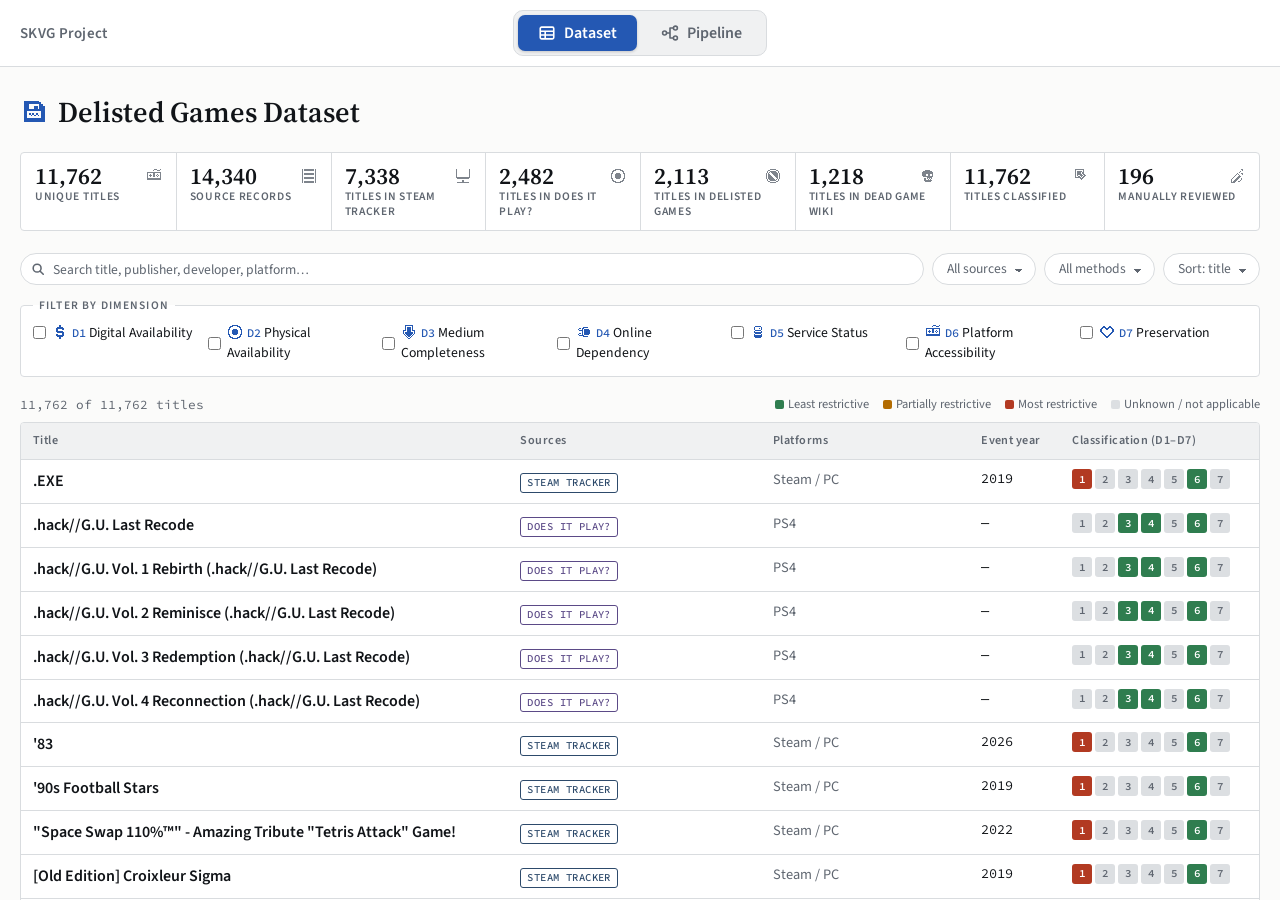
==== commit e8342cb9: "Add pipeline map tab and bring over SKVG site edits - Landing page with Dataset and Pipeline tabs; d" ====
--- a/index.html
+++ b/index.html
@@ -3,554 +3,94 @@
 <head>
 <meta charset="utf-8">
 <meta name="viewport" content="width=device-width, initial-scale=1">
-<title>Delisted Games Dataset</title>
-<link rel="icon" href="data:image/svg+xml,<svg xmlns='http://www.w3.org/2000/svg' viewBox='0 0 16 16' shape-rendering='crispEdges'><path fill='%232a241c' d='M2 2h9v1h-9zM2 3h10v1h-10zM2 4h3v1h-3zM11 4h2v1h-2zM2 5h3v1h-3zM8 5h2v1h-2zM11 5h3v1h-3zM2 6h3v1h-3zM8 6h2v1h-2zM11 6h3v1h-3zM2 7h12v1h-12zM2 8h2v1h-2zM12 8h2v1h-2zM2 9h2v1h-2zM5 9h1v1h-1zM7 9h1v1h-1zM9 9h1v1h-1zM12 9h2v1h-2zM2 10h2v1h-2zM6 10h1v1h-1zM8 10h1v1h-1zM10 10h1v1h-1zM12 10h2v1h-2zM2 11h2v1h-2zM12 11h2v1h-2zM2 12h12v1h-12zM2 13h12v1h-12z'/></svg>">
+<title>SKVG Project</title>
+<link rel="icon" href="data:image/svg+xml,<svg xmlns='http://www.w3.org/2000/svg' viewBox='0 0 16 16' shape-rendering='crispEdges'>
 <link rel="preconnect" href="https://fonts.googleapis.com">
 <link rel="preconnect" href="https://fonts.gstatic.com" crossorigin>
-<link rel="stylesheet" href="https://fonts.googleapis.com/css2?family=Source+Code+Pro:wght@400;500;600&family=Source+Sans+3:wght@400;600&family=Source+Serif+4:opsz,wght@8..60,400;8..60,600&display=swap">
+<link rel="stylesheet" href="https://fonts.googleapis.com/css2?family=Source+Sans+3:wght@400;600&display=swap">
 <style>
-  /* Archive catalogue theme: paper, ink, catalogue cards and rubber stamps. */
-  :root {
-    --bg: #f3eee3; --panel: #fffdf7; --text: #2a241c; --muted: #75695a;
-    --line: #dcd2bf; --line-strong: #2a241c; --accent: #8c2a1c; --link: #2f5866;
-    --row-hover: #f8f3e8; --card-rule: #d9e2ea; --card-margin: #d79c92;
-    --good: #3f7a4f; --mid: #b0741d; --bad: #a3332a; --none: #d9cfbd;
-    --steam_tracker: #2d4a6b; --doesitplay: #5b4a87;
-    --delisted_games: #86561a; --dead_game_list: #9b2c3a;
-    --serif: "Source Serif 4", Georgia, "Times New Roman", serif;
-    --sans: "Source Sans 3", "Helvetica Neue", Arial, sans-serif;
-    --mono: "Source Code Pro", ui-monospace, Menlo, Consolas, monospace;
-  }
-  @media (prefers-color-scheme: dark) {
-    :root:not([data-theme="light"]) {
-      --bg: #16130f; --panel: #1f1b16; --text: #ece4d4; --muted: #a89c88;
-      --line: #3a3329; --line-strong: #ece4d4; --accent: #e08a76; --link: #8fc0cc;
-      --row-hover: #26211b; --card-rule: #2b3238; --card-margin: #6e3a33;
-      --good: #7fbf8c; --mid: #e0a85a; --bad: #e8786b; --none: #4a4236;
-      --steam_tracker: #9cb8d8; --doesitplay: #bcaee6;
-      --delisted_games: #e2b56f; --dead_game_list: #f0a0ab;
-      color-scheme: dark;
-    }
-  }
-  :root[data-theme="dark"] {
-    --bg: #16130f; --panel: #1f1b16; --text: #ece4d4; --muted: #a89c88;
-    --line: #3a3329; --line-strong: #ece4d4; --accent: #e08a76; --link: #8fc0cc;
-    --row-hover: #26211b; --card-rule: #2b3238; --card-margin: #6e3a33;
-    --good: #7fbf8c; --mid: #e0a85a; --bad: #e8786b; --none: #4a4236;
-    --steam_tracker: #9cb8d8; --doesitplay: #bcaee6;
-    --delisted_games: #e2b56f; --dead_game_list: #f0a0ab;
+/* Landing page: the dataset and the pipeline map as two tabs. Each page is
+   loaded unchanged in its own frame, so their styles stay separate. */
+:root {
+  --paper: #fbfbfa; --sheet: #ffffff; --ink: #111418; --muted: #5f6670; --rule: #d9dcdf;
+  --accent: #2458b3; --on-accent: #ffffff; --code-bg: #f0f1f2;
+  --sans: "Source Sans 3", "Helvetica Neue", Arial, sans-serif;
+}
+@media (prefers-color-scheme: dark) {
+  :root:not([data-theme="light"]) {
+    --paper: #121417; --sheet: #191c20; --ink: #e8eaed; --muted: #9aa1aa; --rule: #30353b;
+    --accent: #86acef; --on-accent: #121417; --code-bg: #22262b;
     color-scheme: dark;
   }
-  * { box-sizing: border-box; }
-  body { margin: 0; background: var(--bg); color: var(--text); font: 16px/1.5 var(--sans); }
-  main { max-width: 1180px; margin: 0 auto; padding: 28px 16px 64px; }
-  h1, h2, h3 { font-family: var(--serif); font-weight: 600; text-wrap: balance; }
-  a { color: var(--link); text-underline-offset: 2px; }
-  .smallcaps { font-family: var(--mono); font-size: .72rem; letter-spacing: .14em; text-transform: uppercase; color: var(--muted); }
-
-  /* Masthead. */
-  .masthead { border-top: 3px double var(--line-strong); border-bottom: 1px solid var(--line-strong);
-              padding: 14px 0 16px; margin-bottom: 18px; }
-  .masthead .eyebrow { display: flex; justify-content: space-between; gap: 8px 16px; flex-wrap: wrap; margin-bottom: 8px; }
-  h1 { font-size: clamp(1.7rem, 4vw, 2.4rem); line-height: 1.1; margin: 0 0 8px; }
-  p.lead { color: var(--muted); margin: 0; max-width: 760px; }
-  h2 { font-size: 1.3rem; margin: 44px 0 12px; padding-bottom: 6px; border-bottom: 1px solid var(--line); }
-
-  /* Accession ledger. */
-  .stats { display: grid; grid-template-columns: repeat(auto-fit, minmax(140px, 1fr));
-           border: 1px solid var(--line); background: var(--panel); margin-bottom: 22px; }
-  .stat { padding: 10px 14px; border-right: 1px solid var(--line); border-bottom: 1px solid var(--line); margin: 0 -1px -1px 0; }
-  .stat b { display: block; font: 600 1.45rem/1.2 var(--serif); font-variant-numeric: tabular-nums lining-nums; }
-  .stat span { font-family: var(--mono); font-size: .68rem; letter-spacing: .05em; text-transform: uppercase; color: var(--muted); }
-
-  .filters { display: flex; flex-wrap: wrap; gap: 8px; margin-bottom: 12px; }
-  .filters input, .filters select {
-    font: inherit; font-size: .92rem; padding: 6px 10px; border: 1px solid var(--line); border-radius: 2px;
-    background: var(--panel); color: var(--text); min-width: 0; max-width: 100%; }
-  .filters input:focus, .filters select:focus { outline: 2px solid var(--accent); outline-offset: 1px; }
-  .filters input[type=search] { flex: 1 1 240px; }
-  .dimfilter { border: 1px solid var(--line); background: var(--panel); margin: 0 0 12px; padding: 8px 12px 12px; min-width: 0; }
-  .dimfilter legend { padding: 0 6px; display: flex; gap: 10px; align-items: center; }
-  .dimfilter legend button { font: inherit; letter-spacing: inherit; text-transform: inherit; color: var(--accent);
-                             background: none; border: 0; padding: 0; cursor: pointer; text-decoration: underline; }
-  .dimopts { display: grid; grid-template-columns: repeat(auto-fill, minmax(min(100%, 150px), 1fr)); gap: 8px; }
-  .dimopt { display: grid; gap: 4px; align-content: start; min-width: 0; }
-  .dimopt label { display: flex; gap: 6px; align-items: baseline; font-size: .86rem; cursor: pointer; }
-  .dimopt label b { font-family: var(--mono); font-size: .74rem; font-weight: 500; color: var(--accent); }
-  .dimopt input { accent-color: var(--accent); margin: 0; align-self: center; }
-  .dimopt select { font: inherit; font-size: .82rem; padding: 3px 6px; border: 1px solid var(--line); border-radius: 2px;
-                   background: var(--panel); color: var(--text); width: 100%; }
-  .dimopt select:disabled { display: none; }
-  .chip.off { opacity: .22; }
-  .count { font-family: var(--mono); font-size: .8rem; color: var(--muted); margin-bottom: 8px; }
-
-  /* Register table. */
-  .table-wrap { background: var(--panel); border: 1px solid var(--line); border-top: 2px solid var(--line-strong); overflow-x: auto; }
-  table { border-collapse: collapse; width: 100%; }
-  th, td { text-align: left; padding: 9px 12px; border-bottom: 1px solid var(--line); vertical-align: top; }
-  th { font-family: var(--mono); font-size: .7rem; text-transform: uppercase; letter-spacing: .1em; color: var(--muted); font-weight: 500; }
-  tr.game { cursor: pointer; }
-  tr.game:hover { background: var(--row-hover); }
-  tr.game[aria-expanded="true"] { background: var(--row-hover); box-shadow: inset 3px 0 0 var(--accent); }
-  tr.game td:first-child { font-family: var(--serif); font-weight: 600; }
-  td.num { font-family: var(--mono); font-size: .85rem; font-variant-numeric: tabular-nums; white-space: nowrap; }
-  .plat { color: var(--muted); font-size: .9rem; }
-
-  .badge { display: inline-block; font-family: var(--mono); font-size: .66rem; font-weight: 500; letter-spacing: .04em;
-           text-transform: uppercase; padding: 1px 6px; margin: 1px 3px 1px 0;
-           border-radius: 1px; border: 1px solid currentColor; white-space: nowrap; }
-  .chips { display: flex; gap: 3px; }
-  .chip { width: 20px; height: 20px; border-radius: 1px; font: 600 .68rem/1 var(--mono); color: #fff;
-          display: grid; place-items: center; }
-  .chip.good { background: var(--good); } .chip.mid { background: var(--mid); }
-  .chip.bad { background: var(--bad); } .chip.none { background: var(--none); color: var(--muted); }
-  :root[data-theme="dark"] .chip:not(.none) { color: #16130f; }
-  @media (prefers-color-scheme: dark) { :root:not([data-theme="light"]) .chip:not(.none) { color: #16130f; } }
-  .pending { color: var(--muted); font-size: .85rem; font-style: italic; }
-
-  /* Catalogue cards. */
-  tr.detail > td { background: var(--bg); padding: 16px; }
-  .detail-grid { display: grid; grid-template-columns: repeat(auto-fit, minmax(min(100%, 300px), 1fr)); gap: 14px; }
-  .card { position: relative; background: var(--panel); border: 1px solid var(--line); border-radius: 2px;
-          padding: 12px 14px 14px; box-shadow: 0 1px 0 var(--line), 0 2px 6px rgb(0 0 0 / .05); min-width: 0; }
-  .card.catalog { border-top: 3px solid var(--card-margin); }
-  .card.catalog .card-head { border-bottom: 1px solid var(--card-margin); padding-bottom: 6px; }
-  .card-head { display: flex; justify-content: space-between; align-items: baseline; gap: 8px; margin-bottom: 8px; flex-wrap: wrap; }
-  .card h3 { font-size: 1rem; margin: 0; }
-  .card .kicker { font-family: var(--mono); font-size: .66rem; letter-spacing: .12em; text-transform: uppercase; color: var(--muted); }
-  .card dl { display: grid; grid-template-columns: max-content 1fr; gap: 2px 12px; margin: 0; font-size: .88rem; }
-  .card dt { font-family: var(--mono); font-size: .74rem; color: var(--muted); padding-top: 2px; }
-  .card dd { margin: 0; overflow-wrap: anywhere; }
-  .card .excerpt { font-size: .85rem; color: var(--muted); margin: 8px 0 0; }
-  .card .excerpt b { color: var(--text); font-weight: 600; }
-  .cls-table { width: 100%; }
-  .cls-table td { padding: 5px 8px 5px 0; font-size: .88rem; border-bottom: 1px solid var(--card-rule); line-height: 1.35; }
-  .cls-table tr:last-child td { border-bottom: 0; }
-  .cls-table td:first-child { color: var(--muted); width: 48%; }
-  .cls-table td:first-child b { font-family: var(--mono); font-size: .74rem; font-weight: 500; color: var(--accent); margin-right: 4px; }
-  .val { font-weight: 600; }
-  .val.good { color: var(--good); } .val.mid { color: var(--mid); } .val.bad { color: var(--bad); }
-  .val.none { color: var(--muted); font-weight: 400; }
-
-  /* Pixel icons: Kenney 1-Bit Pack (CC0), tiles redrawn as SVG paths so they
-     stay crisp and take the surrounding text colour. */
-  .ico { display: inline-block; width: 16px; height: 16px; flex: none; vertical-align: -3px; background: currentColor;
-         -webkit-mask: var(--icon) center / contain no-repeat; mask: var(--icon) center / contain no-repeat; }
-  .i-delisted { --icon: url("data:image/svg+xml,<svg xmlns='http://www.w3.org/2000/svg' viewBox='0 0 16 16' shape-rendering='crispEdges'><path d='M5 1h6v1h-6zM3 2h2v1h-2zM11 2h2v1h-2zM2 3h1v1h-1zM5 3h6v1h-6zM13 3h1v1h-1zM2 4h1v1h-1zM4 4h1v1h-1zM6 4h6v1h-6zM13 4h1v1h-1zM1 5h1v1h-1zM3 5h1v1h-1zM7 5h6v1h-6zM14 5h1v1h-1zM1 6h1v1h-1zM3 6h2v1h-2zM8 6h5v1h-5zM14 6h1v1h-1zM1 7h1v1h-1zM3 7h3v1h-3zM9 7h4v1h-4zM14 7h1v1h-1zM1 8h1v1h-1zM3 8h4v1h-4zM10 8h3v1h-3zM14 8h1v1h-1zM1 9h1v1h-1zM3 9h5v1h-5zM11 9h2v1h-2zM14 9h1v1h-1zM1 10h1v1h-1zM3 10h6v1h-6zM12 10h1v1h-1zM14 10h1v1h-1zM2 11h1v1h-1zM4 11h6v1h-6zM11 11h1v1h-1zM13 11h1v1h-1zM2 12h1v1h-1zM5 12h6v1h-6zM13 12h1v1h-1zM3 13h2v1h-2zM11 13h2v1h-2zM5 14h6v1h-6z'/></svg>"); }  /* tile 37,21 */
-  .i-region { --icon: url("data:image/svg+xml,<svg xmlns='http://www.w3.org/2000/svg' viewBox='0 0 16 16' shape-rendering='crispEdges'><path d='M4 2h8v1h-8zM3 3h10v1h-10zM3 4h2v1h-2zM11 4h2v1h-2zM3 5h2v1h-2zM11 5h2v1h-2zM2 7h12v1h-12zM2 8h5v1h-5zM9 8h5v1h-5zM2 9h4v1h-4zM10 9h4v1h-4zM2 10h4v1h-4zM10 10h4v1h-4zM2 11h5v1h-5zM9 11h5v1h-5zM2 12h5v1h-5zM9 12h5v1h-5zM2 13h12v1h-12z'/></svg>"); }  /* tile 0,10 */
-  .i-servers { --icon: url("data:image/svg+xml,<svg xmlns='http://www.w3.org/2000/svg' viewBox='0 0 16 16' shape-rendering='crispEdges'><path d='M5 2h5v1h-5zM3 3h9v1h-9zM2 4h11v1h-11zM2 5h11v1h-11zM2 6h4v1h-4zM8 6h2v1h-2zM12 6h1v1h-1zM2 7h4v1h-4zM8 7h2v1h-2zM12 7h1v1h-1zM3 8h10v1h-10zM7 9h5v1h-5zM4 10h2v1h-2zM7 10h1v1h-1zM9 10h1v1h-1zM11 10h1v1h-1zM4 11h2v1h-2zM8 11h1v1h-1zM10 11h1v1h-1zM4 12h8v1h-8zM5 13h6v1h-6z'/></svg>"); }  /* tile 34,12 */
-  .i-eol { --icon: url("data:image/svg+xml,<svg xmlns='http://www.w3.org/2000/svg' viewBox='0 0 16 16' shape-rendering='crispEdges'><path d='M3 2h10v1h-10zM3 3h1v1h-1zM12 3h1v1h-1zM3 4h1v1h-1zM12 4h1v1h-1zM3 5h2v1h-2zM11 5h2v1h-2zM4 6h2v1h-2zM10 6h2v1h-2zM5 7h2v1h-2zM9 7h2v1h-2zM5 8h2v1h-2zM9 8h2v1h-2zM4 9h2v1h-2zM7 9h2v1h-2zM10 9h2v1h-2zM3 10h2v1h-2zM6 10h4v1h-4zM11 10h2v1h-2zM3 11h1v1h-1zM5 11h6v1h-6zM12 11h1v1h-1zM3 12h1v1h-1zM12 12h1v1h-1zM3 13h10v1h-10z'/></svg>"); }  /* tile 41,12 */
-  .i-legacy { --icon: url("data:image/svg+xml,<svg xmlns='http://www.w3.org/2000/svg' viewBox='0 0 16 16' shape-rendering='crispEdges'><path d='M5 1h6v1h-6zM5 2h1v1h-1zM10 2h1v1h-1zM5 3h1v1h-1zM7 3h2v1h-2zM10 3h1v1h-1zM5 4h1v1h-1zM7 4h2v1h-2zM10 4h1v1h-1zM1 5h5v1h-5zM10 5h5v1h-5zM1 6h1v1h-1zM14 6h1v1h-1zM1 7h1v1h-1zM3 7h2v1h-2zM11 7h2v1h-2zM14 7h1v1h-1zM1 8h1v1h-1zM3 8h2v1h-2zM11 8h2v1h-2zM14 8h1v1h-1zM1 9h1v1h-1zM14 9h1v1h-1zM1 10h5v1h-5zM10 10h5v1h-5zM5 11h1v1h-1zM7 11h2v1h-2zM10 11h1v1h-1zM5 12h1v1h-1zM7 12h2v1h-2zM10 12h1v1h-1zM5 13h1v1h-1zM10 13h1v1h-1zM5 14h6v1h-6z'/></svg>"); }  /* tile 43,10 */
-  .i-preserved { --icon: url("data:image/svg+xml,<svg xmlns='http://www.w3.org/2000/svg' viewBox='0 0 16 16' shape-rendering='crispEdges'><path d='M4 2h2v1h-2zM10 2h2v1h-2zM3 3h4v1h-4zM9 3h4v1h-4zM2 4h2v1h-2zM6 4h4v1h-4zM12 4h2v1h-2zM1 5h2v1h-2zM7 5h2v1h-2zM13 5h2v1h-2zM1 6h2v1h-2zM13 6h2v1h-2zM1 7h2v1h-2zM13 7h2v1h-2zM2 8h2v1h-2zM12 8h2v1h-2zM3 9h2v1h-2zM11 9h2v1h-2zM4 10h2v1h-2zM10 10h2v1h-2zM5 11h2v1h-2zM9 11h2v1h-2zM6 12h4v1h-4zM7 13h2v1h-2z'/></svg>"); }  /* tile 40,10 */
-  .i-floppy { --icon: url("data:image/svg+xml,<svg xmlns='http://www.w3.org/2000/svg' viewBox='0 0 16 16' shape-rendering='crispEdges'><path d='M2 2h9v1h-9zM2 3h10v1h-10zM2 4h3v1h-3zM11 4h2v1h-2zM2 5h3v1h-3zM8 5h2v1h-2zM11 5h3v1h-3zM2 6h3v1h-3zM8 6h2v1h-2zM11 6h3v1h-3zM2 7h12v1h-12zM2 8h2v1h-2zM12 8h2v1h-2zM2 9h2v1h-2zM5 9h1v1h-1zM7 9h1v1h-1zM9 9h1v1h-1zM12 9h2v1h-2zM2 10h2v1h-2zM6 10h1v1h-1zM8 10h1v1h-1zM10 10h1v1h-1zM12 10h2v1h-2zM2 11h2v1h-2zM12 11h2v1h-2zM2 12h12v1h-12zM2 13h12v1h-12z'/></svg>"); }  /* tile 42,16 */
-  .i-d1 { --icon: url("data:image/svg+xml,<svg xmlns='http://www.w3.org/2000/svg' viewBox='0 0 16 16' shape-rendering='crispEdges'><path d='M7 1h2v1h-2zM7 2h2v1h-2zM5 3h6v1h-6zM4 4h8v1h-8zM4 5h2v1h-2zM10 5h2v1h-2zM4 6h2v1h-2zM4 7h7v1h-7zM5 8h7v1h-7zM10 9h2v1h-2zM4 10h2v1h-2zM10 10h2v1h-2zM4 11h8v1h-8zM5 12h6v1h-6zM7 13h2v1h-2zM7 14h2v1h-2z'/></svg>"); }  /* tile 35,16 */
-  .i-d2 { --icon: url("data:image/svg+xml,<svg xmlns='http://www.w3.org/2000/svg' viewBox='0 0 16 16' shape-rendering='crispEdges'><path d='M5 1h6v1h-6zM3 2h3v1h-3zM10 2h3v1h-3zM2 3h2v1h-2zM12 3h2v1h-2zM2 4h1v1h-1zM13 4h1v1h-1zM1 5h2v1h-2zM6 5h4v1h-4zM13 5h2v1h-2zM1 6h1v1h-1zM5 6h6v1h-6zM14 6h1v1h-1zM1 7h1v1h-1zM5 7h6v1h-6zM14 7h1v1h-1zM1 8h1v1h-1zM5 8h6v1h-6zM14 8h1v1h-1zM1 9h1v1h-1zM5 9h6v1h-6zM14 9h1v1h-1zM1 10h2v1h-2zM6 10h4v1h-4zM13 10h2v1h-2zM2 11h1v1h-1zM13 11h1v1h-1zM2 12h2v1h-2zM12 12h2v1h-2zM3 13h3v1h-3zM10 13h3v1h-3zM5 14h6v1h-6z'/></svg>"); }  /* tile 43,12 */
-  .i-d3 { --icon: url("data:image/svg+xml,<svg xmlns='http://www.w3.org/2000/svg' viewBox='0 0 16 16' shape-rendering='crispEdges'><path d='M4 1h8v1h-8zM4 2h1v1h-1zM11 2h1v1h-1zM4 3h1v1h-1zM6 3h4v1h-4zM11 3h1v1h-1zM4 4h1v1h-1zM6 4h4v1h-4zM11 4h1v1h-1zM4 5h1v1h-1zM6 5h4v1h-4zM11 5h1v1h-1zM2 6h3v1h-3zM6 6h4v1h-4zM11 6h3v1h-3zM2 7h1v1h-1zM6 7h4v1h-4zM13 7h1v1h-1zM2 8h1v1h-1zM4 8h8v1h-8zM13 8h1v1h-1zM2 9h1v1h-1zM4 9h8v1h-8zM13 9h1v1h-1zM3 10h1v1h-1zM5 10h6v1h-6zM12 10h1v1h-1zM4 11h1v1h-1zM6 11h4v1h-4zM11 11h1v1h-1zM5 12h1v1h-1zM7 12h2v1h-2zM10 12h1v1h-1zM6 13h1v1h-1zM9 13h1v1h-1zM7 14h2v1h-2z'/></svg>"); }  /* tile 30,21 */
-  .i-d4 { --icon: url("data:image/svg+xml,<svg xmlns='http://www.w3.org/2000/svg' viewBox='0 0 16 16' shape-rendering='crispEdges'><path d='M7 3h5v1h-5zM3 4h2v1h-2zM6 4h2v1h-2zM2 5h1v1h-1zM6 5h1v1h-1zM8 5h5v1h-5zM3 6h4v1h-4zM8 6h6v1h-6zM6 7h1v1h-1zM8 7h6v1h-6zM6 8h1v1h-1zM8 8h6v1h-6zM3 9h2v1h-2zM6 9h1v1h-1zM8 9h6v1h-6zM2 10h1v1h-1zM6 10h1v1h-1zM8 10h5v1h-5zM3 11h5v1h-5zM7 12h5v1h-5z'/></svg>"); }  /* tile 42,2 */
-  .i-d5 { --icon: url("data:image/svg+xml,<svg xmlns='http://www.w3.org/2000/svg' viewBox='0 0 16 16' shape-rendering='crispEdges'><path d='M5 2h6v1h-6zM4 3h1v1h-1zM11 3h1v1h-1zM4 4h1v1h-1zM9 4h1v1h-1zM11 4h1v1h-1zM4 5h1v1h-1zM11 5h1v1h-1zM5 6h6v1h-6zM4 7h1v1h-1zM11 7h1v1h-1zM4 8h8v1h-8zM5 9h6v1h-6zM4 10h1v1h-1zM11 10h1v1h-1zM4 11h8v1h-8zM4 12h8v1h-8zM5 13h6v1h-6z'/></svg>"); }  /* tile 13,13 */
-  .i-d6 { --icon: url("data:image/svg+xml,<svg xmlns='http://www.w3.org/2000/svg' viewBox='0 0 16 16' shape-rendering='crispEdges'><path d='M8 1h3v1h-3zM14 1h1v1h-1zM7 2h1v1h-1zM11 2h3v1h-3zM1 4h14v1h-14zM1 5h1v1h-1zM7 5h2v1h-2zM14 5h1v1h-1zM1 6h1v1h-1zM4 6h1v1h-1zM7 6h2v1h-2zM11 6h1v1h-1zM14 6h1v1h-1zM1 7h1v1h-1zM3 7h3v1h-3zM7 7h2v1h-2zM10 7h1v1h-1zM12 7h1v1h-1zM14 7h1v1h-1zM1 8h1v1h-1zM4 8h1v1h-1zM7 8h2v1h-2zM11 8h1v1h-1zM14 8h1v1h-1zM1 9h1v1h-1zM14 9h1v1h-1zM1 10h14v1h-14zM1 11h14v1h-14z'/></svg>"); }  /* tile 31,15 */
-  .i-list { --icon: url("data:image/svg+xml,<svg xmlns='http://www.w3.org/2000/svg' viewBox='0 0 16 16' shape-rendering='crispEdges'><path d='M1 1h1v1h-1zM3 1h10v1h-10zM14 1h1v1h-1zM1 2h1v1h-1zM3 2h10v1h-10zM14 2h1v1h-1zM1 3h1v1h-1zM14 3h1v1h-1zM1 4h1v1h-1zM14 4h1v1h-1zM1 5h1v1h-1zM3 5h10v1h-10zM14 5h1v1h-1zM1 6h1v1h-1zM3 6h10v1h-10zM14 6h1v1h-1zM1 7h1v1h-1zM14 7h1v1h-1zM1 8h1v1h-1zM14 8h1v1h-1zM1 9h1v1h-1zM3 9h10v1h-10zM14 9h1v1h-1zM1 10h1v1h-1zM3 10h10v1h-10zM14 10h1v1h-1zM1 11h1v1h-1zM14 11h1v1h-1zM1 12h1v1h-1zM14 12h1v1h-1zM1 13h1v1h-1zM3 13h10v1h-10zM14 13h1v1h-1zM1 14h1v1h-1zM3 14h10v1h-10zM14 14h1v1h-1z'/></svg>"); }  /* tile 4,6 */
-  .i-monitor { --icon: url("data:image/svg+xml,<svg xmlns='http://www.w3.org/2000/svg' viewBox='0 0 16 16' shape-rendering='crispEdges'><path d='M1 1h1v1h-1zM14 1h1v1h-1zM1 2h1v1h-1zM14 2h1v1h-1zM1 3h1v1h-1zM14 3h1v1h-1zM1 4h1v1h-1zM14 4h1v1h-1zM1 5h1v1h-1zM14 5h1v1h-1zM1 6h1v1h-1zM14 6h1v1h-1zM1 7h1v1h-1zM14 7h1v1h-1zM1 8h1v1h-1zM14 8h1v1h-1zM1 9h14v1h-14zM2 10h12v1h-12zM7 12h2v1h-2zM7 13h2v1h-2zM2 14h12v1h-12z'/></svg>"); }  /* tile 17,10 */
-  .i-classified { --icon: url("data:image/svg+xml,<svg xmlns='http://www.w3.org/2000/svg' viewBox='0 0 16 16' shape-rendering='crispEdges'><path d='M1 1h9v1h-9zM1 2h1v1h-1zM9 2h1v1h-1zM1 3h1v1h-1zM3 3h5v1h-5zM9 3h1v1h-1zM1 4h1v1h-1zM3 4h4v1h-4zM8 4h2v1h-2zM1 5h1v1h-1zM3 5h4v1h-4zM8 5h2v1h-2zM1 6h1v1h-1zM3 6h5v1h-5zM9 6h2v1h-2zM1 7h1v1h-1zM3 7h1v1h-1zM6 7h3v1h-3zM10 7h2v1h-2zM1 8h1v1h-1zM4 8h2v1h-2zM7 8h1v1h-1zM9 8h2v1h-2zM1 9h6v1h-6zM8 9h2v1h-2zM6 10h3v1h-3zM7 11h1v1h-1z'/></svg>"); }  /* tile 37,10 */
-  .i-pencil { --icon: url("data:image/svg+xml,<svg xmlns='http://www.w3.org/2000/svg' viewBox='0 0 16 16' shape-rendering='crispEdges'><path d='M12 1h2v1h-2zM13 2h1v1h-1zM11 3h1v1h-1zM10 4h1v1h-1zM8 5h1v1h-1zM12 5h2v1h-2zM7 6h1v1h-1zM9 6h1v1h-1zM13 6h1v1h-1zM6 7h1v1h-1zM10 7h1v1h-1zM5 8h1v1h-1zM9 8h3v1h-3zM4 9h1v1h-1zM8 9h3v1h-3zM3 10h1v1h-1zM7 10h3v1h-3zM12 10h1v1h-1zM2 11h1v1h-1zM6 11h3v1h-3zM12 11h1v1h-1zM2 12h1v1h-1zM5 12h3v1h-3zM11 12h1v1h-1zM2 13h1v1h-1zM4 13h3v1h-3zM9 13h2v1h-2zM2 14h4v1h-4z'/></svg>"); }  /* tile 42,6 */
-  .i-robot { --icon: url("data:image/svg+xml,<svg xmlns='http://www.w3.org/2000/svg' viewBox='0 0 16 16' shape-rendering='crispEdges'><path d='M5 1h6v1h-6zM2 2h2v1h-2zM5 2h6v1h-6zM12 2h2v1h-2zM1 3h3v1h-3zM5 3h1v1h-1zM7 3h2v1h-2zM10 3h1v1h-1zM12 3h3v1h-3zM1 4h3v1h-3zM5 4h6v1h-6zM12 4h3v1h-3zM1 5h3v1h-3zM12 5h3v1h-3zM1 6h14v1h-14zM1 7h5v1h-5zM10 7h5v1h-5zM1 8h2v1h-2zM5 8h1v1h-1zM10 8h1v1h-1zM13 8h2v1h-2zM1 9h2v1h-2zM5 9h1v1h-1zM10 9h1v1h-1zM13 9h2v1h-2zM1 10h1v1h-1zM4 10h3v1h-3zM9 10h3v1h-3zM14 10h1v1h-1zM1 11h2v1h-2zM4 11h8v1h-8zM13 11h2v1h-2zM1 12h2v1h-2zM4 12h2v1h-2zM10 12h2v1h-2zM13 12h2v1h-2zM4 13h2v1h-2zM10 13h2v1h-2zM4 14h2v1h-2zM10 14h2v1h-2z'/></svg>"); }  /* tile 30,6 */
-  .i-gear { --icon: url("data:image/svg+xml,<svg xmlns='http://www.w3.org/2000/svg' viewBox='0 0 16 16' shape-rendering='crispEdges'><path d='M3 2h2v1h-2zM7 2h2v1h-2zM11 2h2v1h-2zM2 3h12v1h-12zM2 4h12v1h-12zM3 5h3v1h-3zM10 5h3v1h-3zM3 6h2v1h-2zM11 6h2v1h-2zM2 7h3v1h-3zM7 7h2v1h-2zM11 7h3v1h-3zM2 8h3v1h-3zM7 8h2v1h-2zM11 8h3v1h-3zM3 9h2v1h-2zM11 9h2v1h-2zM3 10h3v1h-3zM10 10h3v1h-3zM2 11h12v1h-12zM2 12h12v1h-12zM3 13h2v1h-2zM7 13h2v1h-2zM11 13h2v1h-2z'/></svg>"); }  /* tile 45,16 */
-  .i-chart { --icon: url("data:image/svg+xml,<svg xmlns='http://www.w3.org/2000/svg' viewBox='0 0 16 16' shape-rendering='crispEdges'><path d='M2 2h12v1h-12zM2 3h1v1h-1zM13 3h1v1h-1zM2 4h1v1h-1zM4 4h2v1h-2zM13 4h1v1h-1zM2 5h1v1h-1zM4 5h2v1h-2zM13 5h1v1h-1zM2 6h1v1h-1zM4 6h2v1h-2zM7 6h2v1h-2zM13 6h1v1h-1zM2 7h1v1h-1zM4 7h2v1h-2zM7 7h2v1h-2zM13 7h1v1h-1zM2 8h1v1h-1zM4 8h2v1h-2zM7 8h2v1h-2zM10 8h2v1h-2zM13 8h1v1h-1zM2 9h1v1h-1zM4 9h2v1h-2zM7 9h2v1h-2zM10 9h2v1h-2zM13 9h1v1h-1zM2 10h1v1h-1zM4 10h2v1h-2zM7 10h2v1h-2zM10 10h2v1h-2zM13 10h1v1h-1zM2 11h1v1h-1zM4 11h2v1h-2zM7 11h2v1h-2zM10 11h2v1h-2zM13 11h1v1h-1zM2 12h1v1h-1zM13 12h1v1h-1zM2 13h12v1h-12z'/></svg>"); }  /* tile 3,6 */
-  .i-doc { --icon: url("data:image/svg+xml,<svg xmlns='http://www.w3.org/2000/svg' viewBox='0 0 16 16' shape-rendering='crispEdges'><path d='M2 1h13v1h-13zM1 2h14v1h-14zM1 3h2v1h-2zM1 4h2v1h-2zM4 4h11v1h-11zM1 5h2v1h-2zM4 5h11v1h-11zM1 6h2v1h-2zM1 7h2v1h-2zM4 7h11v1h-11zM1 8h2v1h-2zM4 8h11v1h-11zM1 9h2v1h-2zM1 10h2v1h-2zM4 10h11v1h-11zM1 11h2v1h-2zM4 11h8v1h-8zM14 11h1v1h-1zM1 12h2v1h-2zM1 13h2v1h-2zM4 13h11v1h-11zM1 14h2v1h-2zM4 14h11v1h-11z'/></svg>"); }  /* tile 10,10 */
-  .i-ghost { --icon: url("data:image/svg+xml,<svg xmlns='http://www.w3.org/2000/svg' viewBox='0 0 16 16' shape-rendering='crispEdges'><path d='M6 0h4v1h-4zM5 1h1v1h-1zM10 1h1v1h-1zM4 2h1v1h-1zM11 2h1v1h-1zM4 3h1v1h-1zM11 3h1v1h-1zM4 4h1v1h-1zM11 4h1v1h-1zM4 5h1v1h-1zM11 5h1v1h-1zM2 6h3v1h-3zM11 6h3v1h-3zM1 7h1v1h-1zM14 7h1v1h-1zM1 8h1v1h-1zM14 8h1v1h-1zM1 9h1v1h-1zM3 9h2v1h-2zM11 9h2v1h-2zM14 9h1v1h-1zM1 10h1v1h-1zM3 10h2v1h-2zM11 10h2v1h-2zM14 10h1v1h-1zM1 11h1v1h-1zM4 11h1v1h-1zM11 11h1v1h-1zM14 11h1v1h-1zM1 12h1v1h-1zM4 12h1v1h-1zM6 12h4v1h-4zM11 12h1v1h-1zM14 12h1v1h-1zM2 13h3v1h-3zM6 13h1v1h-1zM9 13h1v1h-1zM11 13h3v1h-3zM4 14h1v1h-1zM6 14h1v1h-1zM9 14h1v1h-1zM11 14h1v1h-1zM4 15h3v1h-3zM9 15h3v1h-3z'/></svg>"); }  /* tile 24,8 */
-  .i-left { --icon: url("data:image/svg+xml,<svg xmlns='http://www.w3.org/2000/svg' viewBox='0 0 16 16' shape-rendering='crispEdges'><path d='M6 3h3v1h-3zM5 4h1v1h-1zM8 4h1v1h-1zM4 5h1v1h-1zM8 5h6v1h-6zM3 6h1v1h-1zM13 6h1v1h-1zM2 7h1v1h-1zM13 7h1v1h-1zM2 8h1v1h-1zM13 8h1v1h-1zM3 9h1v1h-1zM13 9h1v1h-1zM4 10h1v1h-1zM8 10h6v1h-6zM5 11h1v1h-1zM8 11h1v1h-1zM6 12h3v1h-3z'/></svg>"); }  /* tile 31,20 */
-  .i-right { --icon: url("data:image/svg+xml,<svg xmlns='http://www.w3.org/2000/svg' viewBox='0 0 16 16' shape-rendering='crispEdges'><path d='M7 3h3v1h-3zM7 4h1v1h-1zM10 4h1v1h-1zM2 5h6v1h-6zM11 5h1v1h-1zM2 6h1v1h-1zM12 6h1v1h-1zM2 7h1v1h-1zM13 7h1v1h-1zM2 8h1v1h-1zM13 8h1v1h-1zM2 9h1v1h-1zM12 9h1v1h-1zM2 10h6v1h-6zM11 10h1v1h-1zM7 11h1v1h-1zM10 11h1v1h-1zM7 12h3v1h-3z'/></svg>"); }  /* tile 29,20 */
-  .i-grave { --icon: url("data:image/svg+xml,<svg xmlns='http://www.w3.org/2000/svg' viewBox='0 0 16 16' shape-rendering='crispEdges'><path d='M7 2h2v1h-2zM7 3h2v1h-2zM5 4h6v1h-6zM5 5h6v1h-6zM7 7h2v1h-2zM7 8h2v1h-2zM7 9h2v1h-2zM4 10h8v1h-8zM3 11h10v1h-10zM3 12h2v1h-2zM11 12h2v1h-2zM1 13h1v1h-1zM4 13h1v1h-1zM6 13h4v1h-4zM11 13h1v1h-1zM14 13h1v1h-1z'/></svg>"); }  /* tile 1,14 */
-  .i-lg { --icon: url("data:image/svg+xml,<svg xmlns='http://www.w3.org/2000/svg' viewBox='0 0 16 16' shape-rendering='crispEdges'><path d='M5 3h6v1h-6zM4 4h8v1h-8zM4 5h2v1h-2zM10 5h2v1h-2zM4 6h2v1h-2zM4 7h2v1h-2zM8 7h4v1h-4zM4 8h2v1h-2zM8 8h4v1h-4zM4 9h2v1h-2zM10 9h2v1h-2zM4 10h2v1h-2zM10 10h2v1h-2zM4 11h8v1h-8zM5 12h6v1h-6z'/></svg>"); }  /* tile 41,18 */
-  .i-la { --icon: url("data:image/svg+xml,<svg xmlns='http://www.w3.org/2000/svg' viewBox='0 0 16 16' shape-rendering='crispEdges'><path d='M5 3h6v1h-6zM4 4h8v1h-8zM4 5h2v1h-2zM10 5h2v1h-2zM4 6h2v1h-2zM10 6h2v1h-2zM4 7h2v1h-2zM7 7h2v1h-2zM10 7h2v1h-2zM4 8h2v1h-2zM7 8h2v1h-2zM10 8h2v1h-2zM4 9h2v1h-2zM10 9h2v1h-2zM4 10h2v1h-2zM10 10h2v1h-2zM4 11h2v1h-2zM10 11h2v1h-2zM4 12h2v1h-2zM10 12h2v1h-2z'/></svg>"); }  /* tile 35,18 */
-  .i-lm { --icon: url("data:image/svg+xml,<svg xmlns='http://www.w3.org/2000/svg' viewBox='0 0 16 16' shape-rendering='crispEdges'><path d='M3 3h2v1h-2zM11 3h2v1h-2zM3 4h3v1h-3zM10 4h3v1h-3zM3 5h4v1h-4zM9 5h4v1h-4zM3 6h10v1h-10zM3 7h2v1h-2zM6 7h4v1h-4zM11 7h2v1h-2zM3 8h2v1h-2zM7 8h2v1h-2zM11 8h2v1h-2zM3 9h2v1h-2zM11 9h2v1h-2zM3 10h2v1h-2zM11 10h2v1h-2zM3 11h2v1h-2zM11 11h2v1h-2zM3 12h2v1h-2zM11 12h2v1h-2z'/></svg>"); }  /* tile 47,18 */
-  .i-le { --icon: url("data:image/svg+xml,<svg xmlns='http://www.w3.org/2000/svg' viewBox='0 0 16 16' shape-rendering='crispEdges'><path d='M4 3h8v1h-8zM4 4h8v1h-8zM4 5h2v1h-2zM4 6h2v1h-2zM4 7h2v1h-2zM7 7h5v1h-5zM4 8h2v1h-2zM7 8h5v1h-5zM4 9h2v1h-2zM4 10h2v1h-2zM4 11h8v1h-8zM4 12h8v1h-8z'/></svg>"); }  /* tile 39,18 */
-  .i-lo { --icon: url("data:image/svg+xml,<svg xmlns='http://www.w3.org/2000/svg' viewBox='0 0 16 16' shape-rendering='crispEdges'><path d='M5 3h6v1h-6zM4 4h8v1h-8zM4 5h2v1h-2zM10 5h2v1h-2zM4 6h2v1h-2zM10 6h2v1h-2zM4 7h2v1h-2zM10 7h2v1h-2zM4 8h2v1h-2zM10 8h2v1h-2zM4 9h2v1h-2zM10 9h2v1h-2zM4 10h2v1h-2zM10 10h2v1h-2zM4 11h8v1h-8zM5 12h6v1h-6z'/></svg>"); }  /* tile 36,19 */
-  .i-lv { --icon: url("data:image/svg+xml,<svg xmlns='http://www.w3.org/2000/svg' viewBox='0 0 16 16' shape-rendering='crispEdges'><path d='M4 3h2v1h-2zM10 3h2v1h-2zM4 4h2v1h-2zM10 4h2v1h-2zM4 5h2v1h-2zM10 5h2v1h-2zM4 6h2v1h-2zM10 6h2v1h-2zM4 7h2v1h-2zM10 7h2v1h-2zM4 8h2v1h-2zM10 8h2v1h-2zM4 9h3v1h-3zM9 9h3v1h-3zM5 10h6v1h-6zM6 11h4v1h-4zM7 12h2v1h-2z'/></svg>"); }  /* tile 43,19 */
-  .i-lr { --icon: url("data:image/svg+xml,<svg xmlns='http://www.w3.org/2000/svg' viewBox='0 0 16 16' shape-rendering='crispEdges'><path d='M4 3h7v1h-7zM4 4h8v1h-8zM4 5h2v1h-2zM10 5h2v1h-2zM4 6h2v1h-2zM10 6h2v1h-2zM4 7h8v1h-8zM4 8h7v1h-7zM4 9h2v1h-2zM7 9h3v1h-3zM4 10h2v1h-2zM8 10h3v1h-3zM4 11h2v1h-2zM9 11h3v1h-3zM4 12h2v1h-2zM10 12h2v1h-2z'/></svg>"); }  /* tile 39,19 */
-  h2 .ico { width: 20px; height: 20px; margin-right: 8px; color: var(--accent); vertical-align: -2px; }
-  .stat-head { display: flex; align-items: center; justify-content: space-between; gap: 8px; }
-  .stat-head .ico { color: var(--muted); opacity: .8; }
-  .dimopt label .ico, .taxonomy .ico, .methods .ico { color: var(--accent); margin-right: 4px; }
-  .pager .ico { vertical-align: -3px; }
-  .empty { text-align: center; padding: 28px 12px !important; color: var(--muted); font-style: italic; }
-  .empty .ico { display: block; width: 32px; height: 32px; margin: 0 auto 8px; color: var(--line-strong); opacity: .5; }
-  .gameover { display: flex; justify-content: center; align-items: center; gap: 2px; color: var(--muted); margin: 0 0 14px; opacity: .75; }
-  .gameover .gap { width: 14px; }
-  .gameover .i-grave { margin: 0 10px; }
-  h1 .ico { width: 32px; height: 32px; margin-right: 12px; vertical-align: -3px; color: var(--accent); }
-
-  /* Rubber stamps. */
-  .stamps { display: flex; flex-wrap: wrap; gap: 8px 6px; margin: 4px 0 10px; }
-  .stamp { display: inline-flex; align-items: center; gap: 5px; font: 600 .7rem/1 var(--mono); letter-spacing: .14em; text-transform: uppercase;
-           padding: 4px 7px 3px; border: 2px solid currentColor; border-radius: 3px; transform: rotate(-2deg);
-           color: var(--accent); opacity: .9; mix-blend-mode: multiply; }
-  .stamp.ok { color: var(--good); transform: rotate(1.5deg); }
-  .stamp.warn { color: var(--mid); transform: rotate(-1deg); }
-  @media (prefers-color-scheme: dark) { :root:not([data-theme="light"]) .stamp { mix-blend-mode: normal; } }
-  :root[data-theme="dark"] .stamp { mix-blend-mode: normal; }
-
-  .pager { display: flex; gap: 8px; align-items: center; justify-content: center; margin-top: 12px;
-           font-family: var(--mono); font-size: .8rem; color: var(--muted); }
-  .pager button { font: inherit; color: var(--text); padding: 5px 12px; border-radius: 2px; border: 1px solid var(--line);
-                  background: var(--panel); cursor: pointer; }
-  .pager button:hover:not(:disabled) { border-color: var(--line-strong); }
-  .pager button:disabled { opacity: .4; cursor: default; }
-
-  .taxonomy { width: 100%; background: var(--panel); border: 1px solid var(--line); border-top: 2px solid var(--line-strong); }
-  .taxonomy td { font-size: .9rem; }
-  .taxonomy td:first-child { font-family: var(--mono); font-size: .82rem; color: var(--accent); }
-  .taxonomy td:nth-child(2) { font-family: var(--serif); font-weight: 600; }
-  .tax-wrap { overflow-x: auto; }
-  .tax-notes { margin: 12px 0 0; padding-left: 1.1em; font-size: .88rem; color: var(--muted); display: grid; gap: 4px; max-width: 90ch; }
-  .tax-notes b { color: var(--text); font-weight: 600; }
-  .methods td:first-child { font-family: var(--serif); font-size: .92rem; font-weight: 600; color: var(--text); white-space: nowrap; }
-  .methods td:first-child, .methods td.num { width: 1%; }
-  .methods td.num { font-family: var(--mono); font-size: .85rem; text-align: right; padding-right: 20px; }
-  #methods + .lead { margin-bottom: 12px; }
-  .methods td:last-child { max-width: 70ch; }
-  .filters .info { align-self: center; font-size: .85rem; }
-  .legend { display: flex; gap: 14px; flex-wrap: wrap; font-size: .82rem; color: var(--muted); margin: 8px 0 16px; }
-  .legend span { display: inline-flex; align-items: center; gap: 5px; }
-  .legend i { width: 12px; height: 12px; border-radius: 1px; display: inline-block; }
-  #sources-text a { font-family: var(--serif); }
-  footer { margin-top: 44px; padding-top: 12px; border-top: 3px double var(--line-strong); color: var(--muted); font-size: .85rem; }
-  footer p { margin: 0; max-width: 820px; }
-
-  @media (max-width: 640px) {
-    th.col-plat, td.col-plat, th.col-year, td.col-year, th.col-src, td.col-src { display: none; }
-    tr.detail > td { padding: 10px 8px; }
-    th, td { padding: 8px; }
-  }
+}
+:root[data-theme="dark"] {
+  --paper: #121417; --sheet: #191c20; --ink: #e8eaed; --muted: #9aa1aa; --rule: #30353b;
+  --accent: #86acef; --on-accent: #121417; --code-bg: #22262b;
+  color-scheme: dark;
+}
+* { box-sizing: border-box; }
+html, body { height: 100%; margin: 0; }
+body { display: flex; flex-direction: column; background: var(--paper); color: var(--ink); font: 15px/1.4 var(--sans); }
+.bar { display: grid; grid-template-columns: 1fr auto 1fr; align-items: center; gap: 16px; padding: 10px 20px;
+       background: var(--sheet); border-bottom: 1px solid var(--rule); flex: none; }
+.brand { font-weight: 600; letter-spacing: .02em; color: var(--muted); }
+/* Segmented switch: the open view is filled with the accent colour. */
+.tabs { display: inline-flex; gap: 4px; padding: 4px; background: var(--code-bg); border: 1px solid var(--rule); border-radius: 10px; }
+.tab { display: inline-flex; align-items: center; gap: 8px; font: 600 1rem/1 var(--sans); color: var(--muted);
+       background: none; border: 0; border-radius: 7px; padding: 9px 20px; cursor: pointer; transition: background .15s, color .15s; }
+.tab svg { width: 18px; height: 18px; flex: none; }
+.tab:hover { color: var(--ink); background: var(--sheet); }
+.tab[aria-selected="true"] { color: var(--on-accent); background: var(--accent); box-shadow: 0 1px 3px rgb(0 0 0 / .18); }
+.tab:focus-visible { outline: 2px solid var(--accent); outline-offset: 2px; }
+.views { position: relative; flex: 1; min-height: 0; }
+iframe { position: absolute; inset: 0; width: 100%; height: 100%; border: 0; display: block; }
+iframe[hidden] { display: none; }
+@media (max-width: 560px) { .bar { grid-template-columns: 1fr; justify-items: center; padding: 8px 16px; } .brand { display: none; } }
+@media (prefers-reduced-motion: reduce) { .tab { transition: none; } }
 </style>
 </head>
 <body>
-<main>
-  <header class="masthead">
-    <div class="eyebrow smallcaps"><span>SKVG Project &middot; Research Archive</span><span>Register of delisted &amp; defunct games</span></div>
-    <h1><span class="ico i-floppy" aria-hidden="true"></span>Delisted Games Dataset</h1>
-    <p class="lead">
-      Games collected from four community sources that track delisted, discontinued or at-risk games,
-      merged by normalized title, and classified along the seven dimensions of the proposed taxonomy.
-      Filter by method to see which labels were manually reviewed. Click a row to open its catalogue card.
-    </p>
-  </header>
+<nav class="bar">
+  <span class="brand">SKVG Project</span>
+  <div class="tabs" role="tablist">
+    <button class="tab" role="tab" id="tab-dataset" aria-controls="view-dataset" data-view="dataset">
+      <svg viewBox="0 0 20 20" fill="none" stroke="currentColor" stroke-width="1.8" aria-hidden="true"><rect x="2.5" y="3.5" width="15" height="13" rx="1.5"/><path d="M2.5 8H17.5M2.5 12.25H17.5M8 8V16.5"/></svg>Dataset</button>
+    <button class="tab" role="tab" id="tab-pipeline" aria-controls="view-pipeline" data-view="pipeline">
+      <svg viewBox="0 0 20 20" fill="none" stroke="currentColor" stroke-width="1.8" stroke-linecap="round" aria-hidden="true"><circle cx="4" cy="10" r="2.2"/><circle cx="16" cy="4.5" r="2.2"/><circle cx="16" cy="15.5" r="2.2"/><path d="M6.2 10H10M10 4.5V15.5M10 4.5H13.8M10 15.5H13.8"/></svg>Pipeline</button>
+  </div>
+  <span></span>
+</nav>
+<div class="views">
+  <iframe id="view-dataset" role="tabpanel" aria-labelledby="tab-dataset" title="Dataset" data-src="dataset/index.html" hidden></iframe>
+  <iframe id="view-pipeline" role="tabpanel" aria-labelledby="tab-pipeline" title="Pipeline map" data-src="pipeline.html" hidden></iframe>
+</div>
+<script>
+const VIEWS = ["dataset", "pipeline"];
+const tabs = document.querySelectorAll(".tab");
 
-  <div class="stats" id="stats"></div>
+function show(view) {
+  if (!VIEWS.includes(view)) view = VIEWS[0];
+  for (const v of VIEWS) {
+    const frame = document.getElementById("view-" + v);
+    const on = v === view;
+    // Each page loads the first time its tab is opened, then keeps its state.
+    if (on && !frame.src) frame.src = frame.dataset.src;
+    frame.hidden = !on;
+    document.getElementById("tab-" + v).setAttribute("aria-selected", on);
+  }
+  if (location.hash.slice(1) !== view) history.replaceState(null, "", "#" + view);
+}
 
-  <div class="filters">
-    <input type="search" id="q" placeholder="Search title, publisher, developer, platform…" aria-label="Search">
-    <select id="f-source" aria-label="Source"></select>
-    <select id="f-status" aria-label="Classification method">
-      <option value="">All methods</option>
-      <option value="manual review">Manually reviewed</option>
-      <option value="LLM (Haiku)">LLM (Haiku)</option>
-      <option value="rules">Rules</option>
-      <option value="none">Not yet classified</option>
-    </select>
-    <a class="info" href="#methods">What are the methods?</a>
-    <select id="f-sort" aria-label="Sort">
-      <option value="title">Sort: title</option>
-      <option value="event-desc">Sort: event year (newest)</option>
-      <option value="event-asc">Sort: event year (oldest)</option>
-      <option value="sources">Sort: number of sources</option>
-    </select>
-  </div>
-  <fieldset class="dimfilter">
-    <legend class="smallcaps">Filter by dimension <button type="button" id="dim-clear" hidden>Clear</button></legend>
-    <div class="dimopts" id="dimopts"></div>
-  </fieldset>
-  <div class="legend" id="legend"></div>
-  <div class="count" id="count"></div>
-
-  <div class="table-wrap">
-    <table>
-      <thead><tr>
-        <th>Title</th><th class="col-src">Sources</th><th class="col-plat">Platforms</th>
-        <th class="col-year">Event year</th><th>Classification (D1–D7)</th>
-      </tr></thead>
-      <tbody id="rows"></tbody>
-    </table>
-  </div>
-  <div class="pager">
-    <button id="prev"><span class="ico i-left" aria-hidden="true"></span> Previous</button><span id="page"></span><button id="next">Next <span class="ico i-right" aria-hidden="true"></span></button>
-  </div>
-
-  <h2><span class="ico i-chart" aria-hidden="true"></span>Taxonomy</h2>
-  <div class="tax-wrap"><table class="taxonomy">
-    <thead><tr><th>ID</th><th>Dimension</th><th>Question answered</th><th>Values</th></tr></thead>
-    <tbody id="taxonomy"></tbody>
-  </table></div>
-  <ul class="tax-notes">
-    <li><b>Unknown</b> (all dimensions): the source data has no evidence for the dimension.</li>
-    <li><b>N/A</b> (D5): the game has no online component, so there is no service to track.</li>
-    <li><b>Minor</b> vs. <b>Optional Multiplayer</b> (D4): with Minor, only peripheral services need a connection
-      (news, cosmetics, leaderboards, content sharing). With Optional Multiplayer, the multiplayer modes need a connection,
-      but single-player is fully playable offline.</li>
-    <li><b>Legacy OS</b> (D6): the hardware is still made, but the game needs a discontinued operating system or runtime
-      (e.g. Adobe Flash, Java applets, Unity Web Player, MS-DOS, Windows 9x) and has no official port to a current one.
-      This value requires the platform field or an explicit statement in the source; speculation about compatibility is not
-      evidence. When the hardware itself is discontinued, Legacy Hardware applies instead.</li>
-  </ul>
-
-  <h2 id="methods"><span class="ico i-doc" aria-hidden="true"></span>Classification methods</h2>
-  <p class="lead">Each title carries one method, which says how its seven labels were assigned.
-    Manual labels take precedence over the other two methods.</p>
-  <div class="tax-wrap"><table class="taxonomy methods">
-    <thead><tr><th>Method</th><th>Titles</th><th>How the labels were assigned</th></tr></thead>
-    <tbody>
-      <tr><td><span class="ico i-pencil" aria-hidden="true"></span>Manually reviewed</td><td class="num" data-m="manual review"></td>
-        <td>A random sample, stratified by source, labelled by hand by the authors from rule suggestions and annotator notes.</td></tr>
-      <tr><td><span class="ico i-robot" aria-hidden="true"></span>LLM (Claude Haiku)</td><td class="num" data-m="LLM (Haiku)"></td>
-        <td>Titles with free text (Dead Game Wiki notes, Delisted Games narratives) or records from several sources.
-          Claude Haiku labelled them from the source data; they are not individually reviewed.
-          On the manually reviewed pilot, Haiku agreed with the human labels on 97&ndash;99% of titles per dimension.
-          Each title carries a high, medium or low confidence.</td></tr>
-      <tr><td><span class="ico i-gear" aria-hidden="true"></span>Rules</td><td class="num" data-m="rules"></td>
-        <td>Fixed rules over structured source fields, e.g. Steam Tracker type &ldquo;Purchase disabled&rdquo; &rarr;
-          D1 = Unavailable. These titles have no free text; dimensions the fields do not cover stay Unknown.</td></tr>
-    </tbody>
-  </table></div>
-
-  <h2><span class="ico i-monitor" aria-hidden="true"></span>Sources</h2>
-  <p class="lead" id="sources-text"></p>
-
-  <footer>
-    <div class="gameover" aria-hidden="true"><span class="ico i-grave" aria-hidden="true"></span><span class="ico i-lg" aria-hidden="true"></span><span class="ico i-la" aria-hidden="true"></span><span class="ico i-lm" aria-hidden="true"></span><span class="ico i-le" aria-hidden="true"></span><span class="gap"></span><span class="ico i-lo" aria-hidden="true"></span><span class="ico i-lv" aria-hidden="true"></span><span class="ico i-le" aria-hidden="true"></span><span class="ico i-lr" aria-hidden="true"></span><span class="ico i-grave" aria-hidden="true"></span></div>
-    <p>
-      Event year is the year of delisting, server shutdown or status change reported by the source.
-      See <a href="#methods">Classification methods</a> for how each label was assigned.
-      "Unknown" means the source data carries no evidence for that dimension; "N/A" means the dimension
-      does not apply. Data and classification are released as a research artifact.
-      Pixel icons: <a href="https://kenney.nl/assets/1-bit-pack" rel="noopener noreferrer" target="_blank">1-Bit Pack by Kenney</a> (CC0).
-    </p>
-  </footer>
-</main>
-
-<script src="games.js"></script>
-<script src="classification.js"></script>
-<script>
-(() => {
-  const SOURCES = {
-    steam_tracker:  { icon: "monitor", label: "Steam Tracker",  url: "https://steam-tracker.com/apps/delisted" },
-    doesitplay:     { icon: "d2", label: "Does It Play?",  url: "https://www.doesitplay.org/" },
-    delisted_games: { icon: "delisted", label: "Delisted Games", url: "https://delistedgames.com/" },
-    dead_game_list: { icon: "servers", label: "Dead Game Wiki", url: "https://stopkillinggames.wiki.gg/wiki/Dead_game_list" },
-  };
-
-  // Table III; tone per value: good / mid / bad / none (no or neutral evidence).
-  const DIMS = [
-    ["D1", "Digital Availability", "Can I purchase this game from a digital store?",
-      { "Available": "good", "Regionally Limited": "mid", "Unavailable": "bad", "Never Offered": "none" }],
-    ["D2", "Physical Availability", "Can I purchase this game in a physical format?",
-      { "Retail": "good", "Second-hand": "mid", "Never released": "none" }],
-    ["D3", "Medium Completeness", "Is the game complete, or do I need major downloads?",
-      { "Complete": "good", "Partial": "mid", "Key or launcher only": "bad" }],
-    ["D4", "Online Dependency", "Can I play this game offline?",
-      { "None": "good", "Minor": "mid", "Optional Multiplayer": "mid", "Launch Authentication": "bad", "Core Gameplay": "bad" }],
-    ["D5", "Service Status", "Is there a server active to run this game?",
-      { "Active": "good", "End-of-life announced": "mid", "Shut down": "bad", "N/A": "none" }],
-    ["D6", "Platform Accessibility", "Does this game run on my hardware?",
-      { "Run on current hardware platform or OS": "good", "Legacy Hardware": "mid", "Legacy OS": "mid" }],
-    ["D7", "Preservation", "Is the game preserved to any extent?",
-      { "Dev-Preserved": "good", "Fan-Resurrected": "good", "Fan-Preserved": "mid", "None": "bad" }],
-  ];
-  const tone = (i, v) => DIMS[i][3][v] || "none";
-  const DIM_ICONS = ["d1", "d2", "d3", "d4", "d5", "d6", "preserved"];
-  const ico = (k) => `<span class="ico i-${k}" aria-hidden="true"></span>`;
-
-  const PAGE_SIZE = 50;
-  const games = window.GAMES || [];
-  const cls = window.CLASSIFICATION || {};
-
-  const esc = (s) => String(s ?? "").replace(/[&<>"']/g,
-    (c) => ({ "&": "&amp;", "<": "&lt;", ">": "&gt;", '"': "&quot;", "'": "&#39;" }[c]));
-  const safeUrl = (u) => /^https?:\/\//i.test(u || "") ? u : "";
-  const uniq = (a) => [...new Set(a.filter(Boolean))];
-
-  // Precompute per-title fields used by search, filters and sorting.
-  for (const g of games) {
-    g.name = g.r[0].n || g.id;
-    g.sources = uniq(g.r.map((r) => r.s));
-    g.platforms = uniq(g.r.map((r) => r.p));
-    const ey = g.r.map((r) => +r.ey).filter(Boolean);
-    g.event = ey.length ? Math.min(...ey) : null;
-    g.text = [g.id, ...g.r.flatMap((r) => [r.n, r.pub, r.dev, r.p])].join(" ").toLowerCase();
-    g.c = cls[g.id] || null;
-  }
-
-  // Stats.
-  const nRecords = games.reduce((n, g) => n + g.r.length, 0);
-  const nClassified = games.filter((g) => g.c).length;
-  const nManual = games.filter((g) => g.c?.m === "manual review").length;
-  const statItems = [
-    [games.length.toLocaleString(), "unique titles", "d6"],
-    [nRecords.toLocaleString(), "source records", "list"],
-    ...Object.entries(SOURCES).map(([k, s]) =>
-      [games.filter((g) => g.sources.includes(k)).length.toLocaleString(), `titles in ${s.label}`, s.icon]),
-    [nClassified.toLocaleString(), "titles classified", "classified"],
-    [nManual.toLocaleString(), "manually reviewed", "pencil"],
-  ];
-  document.getElementById("stats").innerHTML = statItems.map(([b, s, i]) =>
-    `<div class="stat"><div class="stat-head"><b>${b}</b>${ico(i)}</div><span>${esc(s)}</span></div>`).join("");
-
-  // Filter controls.
-  const $ = (id) => document.getElementById(id);
-  $("f-source").innerHTML = `<option value="">All sources</option>` +
-    Object.entries(SOURCES).map(([k, s]) => `<option value="${k}">${esc(s.label)}</option>`).join("");
-  // One checkbox per dimension; a checked dimension gets its own value selector.
-  $("dimopts").innerHTML = DIMS.map(([id, name, , vals], i) => `<div class="dimopt">
-      <label><input type="checkbox" data-dim="${i}"><span>${ico(DIM_ICONS[i])}<b>${id}</b> ${esc(name)}</span></label>
-      <select data-dim="${i}" aria-label="${id} value" disabled><option value="">Any value</option>${
-        uniq([...Object.keys(vals), "N/A", "Unknown"]).map((v) => `<option>${esc(v)}</option>`).join("")}</select>
-    </div>`).join("");
-  const dimBoxes = [...$("dimopts").querySelectorAll("input")];
-  const dimVals = [...$("dimopts").querySelectorAll("select")];
-  const dimPicks = () => dimBoxes.filter((b) => b.checked).map((b) => [+b.dataset.dim, dimVals[b.dataset.dim].value]);
-  $("dimopts").addEventListener("change", (e) => {
-    if (e.target.type === "checkbox") {
-      const sel = dimVals[e.target.dataset.dim];
-      sel.disabled = !e.target.checked;
-      if (!e.target.checked) sel.value = "";
-    }
-    $("dim-clear").hidden = !dimBoxes.some((b) => b.checked);
-    update(true);
-  });
-  $("dim-clear").addEventListener("click", () => {
-    for (const b of dimBoxes) b.checked = false;
-    for (const v of dimVals) { v.value = ""; v.disabled = true; }
-    $("dim-clear").hidden = true;
-    update(true);
-  });
-
-  $("legend").innerHTML = [["good", "least restrictive"], ["mid", "partially restricted"],
-    ["bad", "most restrictive"], ["none", "unknown / not applicable"]]
-    .map(([t, l]) => `<span><i style="background:var(--${t})"></i>${l}</span>`).join("") +
-    `<span>Hover a square for its value.</span>`;
-
-  for (const td of document.querySelectorAll("td[data-m]"))
-    td.textContent = games.filter((g) => g.c?.m === td.dataset.m).length.toLocaleString();
-  if (nClassified === games.length) $("f-status").querySelector('option[value="none"]').remove();
-
-  $("taxonomy").innerHTML = DIMS.map(([id, name, q, vals]) =>
-    `<tr><td>${id}</td><td>${ico(DIM_ICONS[DIMS.findIndex((d) => d[0] === id)])}${esc(name)}</td><td>${esc(q)}</td><td>${Object.keys(vals).map(esc).join(", ")}, <i>Unknown</i></td></tr>`
-  ).join("");
-
-  $("sources-text").innerHTML = Object.values(SOURCES)
-    .map((s) => `<a href="${s.url}" rel="noopener noreferrer" target="_blank">${esc(s.label)}</a>`).join(" · ");
-
-  // Rendering.
-  let page = 0, filtered = games, open = null, picked = new Set();
-
-  function chips(g) {
-    if (!g.c) return `<span class="pending">Not yet classified</span>`;
-    return `<div class="chips">` + g.c.d.map((v, i) =>
-      `<span class="chip ${tone(i, v)}${picked.size && !picked.has(i) ? " off" : ""}" title="${DIMS[i][0]} ${esc(DIMS[i][1])}: ${esc(v)}">${i + 1}</span>`
-    ).join("") + `</div>`;
-  }
-
-  function badges(g) {
-    return g.sources.map((s) =>
-      `<span class="badge" style="color:var(--${s})">${esc(SOURCES[s].label)}</span>`).join("");
-  }
-
-  function recordCard(r) {
-    const url = safeUrl(r.url);
-    const rows = [["Name", r.n], ["Platform", r.p], ["Publisher", r.pub], ["Developer", r.dev],
-                  ["Release year", r.ry], ["Event year", r.ey], ["Status", r.st]]
-      .filter(([, v]) => v)
-      .map(([k, v]) => `<dt>${k}</dt><dd>${esc(v)}</dd>`).join("");
-    return `<div class="card"><div class="card-head"><h3 style="color:var(--${r.s})">${esc(SOURCES[r.s].label)}</h3>
-      <span class="kicker">Provenance</span></div>
-      <dl>${rows}${url ? `<dt>Link</dt><dd><a href="${esc(url)}" rel="noopener noreferrer" target="_blank">${esc(new URL(url).hostname)}</a></dd>` : ""}</dl>
-      ${r.x ? `<p class="excerpt">${esc(r.x)}</p>` : ""}</div>`;
-  }
-
-  // Stamps summarise the most telling labels on the catalogue card.
-  function stamps(d) {
-    const out = [];
-    if (d[0] === "Unavailable") out.push(["", "delisted", "Delisted"]);
-    else if (d[0] === "Regionally Limited") out.push(["warn", "region", "Region-locked"]);
-    if (d[4] === "Shut down") out.push(["", "servers", "Servers down"]);
-    else if (d[4] === "End-of-life announced") out.push(["warn", "eol", "End of life"]);
-    if (d[5] === "Legacy Hardware" || d[5] === "Legacy OS") out.push(["warn", "legacy", d[5]]);
-    if (["Dev-Preserved", "Fan-Resurrected", "Fan-Preserved"].includes(d[6])) out.push(["ok", "preserved", d[6]]);
-    return out.length ? `<div class="stamps">${out.map(([c, i, t]) =>
-      `<span class="stamp ${c}"><span class="ico i-${i}" aria-hidden="true"></span>${esc(t)}</span>`).join("")}</div>` : "";
-  }
-
-  function classificationCard(g) {
-    const head = `<div class="card-head"><h3>${esc(g.name)}</h3><span class="kicker">Catalogue card</span></div>`;
-    if (!g.c) return `<div class="card catalog">${head}<p class="pending">This title has not been classified yet.</p></div>`;
-    const rows = g.c.d.map((v, i) =>
-      `<tr><td><b>${DIMS[i][0]}</b>${esc(DIMS[i][1])}</td><td class="val ${tone(i, v)}">${esc(v)}</td></tr>`).join("");
-    const method = { "manual review": "Manually reviewed", "LLM (Haiku)": "LLM (Claude Haiku), not reviewed", "rules": "Rules over source fields" }[g.c.m] || g.c.m;
-    return `<div class="card catalog">${head}${stamps(g.c.d)}<table class="cls-table">${rows}</table>
-      <p class="excerpt"><b>Method:</b> ${esc(method)}${g.c.conf ? ` · ${esc(g.c.conf)} confidence` : ""}</p>
-      ${g.c.note ? `<p class="excerpt"><b>Annotator note:</b> ${esc(g.c.note)}</p>` : ""}
-      ${g.c.ev ? `<p class="excerpt"><b>Evidence:</b> ${esc(g.c.ev)}</p>` : ""}
-      ${g.c.src ? `<p class="excerpt">Judged on the platform listed in ${esc(SOURCES[g.c.src]?.label || g.c.src)}.</p>` : ""}</div>`;
-  }
-
-  function render() {
-    const pages = Math.max(1, Math.ceil(filtered.length / PAGE_SIZE));
-    page = Math.min(page, pages - 1);
-    const slice = filtered.slice(page * PAGE_SIZE, (page + 1) * PAGE_SIZE);
-    $("rows").innerHTML = slice.map((g) => {
-      const plat = g.platforms.slice(0, 3).join(", ") + (g.platforms.length > 3 ? ` +${g.platforms.length - 3}` : "");
-      const row = `<tr class="game" data-id="${esc(g.id)}" aria-expanded="${open === g.id}">
-        <td>${esc(g.name)}</td><td class="col-src">${badges(g)}</td>
-        <td class="col-plat plat">${esc(plat)}</td><td class="col-year num">${g.event ?? "—"}</td>
-        <td>${chips(g)}</td></tr>`;
-      const detail = open === g.id
-        ? `<tr class="detail"><td colspan="5"><div class="detail-grid">${classificationCard(g)}${g.r.map(recordCard).join("")}</div></td></tr>`
-        : "";
-      return row + detail;
-    }).join("") || `<tr><td colspan="5" class="empty">${ico("ghost")}No titles match these filters.</td></tr>`;
-    $("count").textContent = `${filtered.length.toLocaleString()} of ${games.length.toLocaleString()} titles`;
-    $("page").textContent = `Page ${page + 1} of ${pages}`;
-    $("prev").disabled = page === 0;
-    $("next").disabled = page >= pages - 1;
-  }
-
-  function update(resetPage) {
-    const q = $("q").value.trim().toLowerCase();
-    const src = $("f-source").value, status = $("f-status").value;
-    const picks = dimPicks();
-    picked = new Set(picks.map(([i]) => i));
-    filtered = games.filter((g) =>
-      (!q || g.text.includes(q)) &&
-      (!src || g.sources.includes(src)) &&
-      (!status || (status === "none" ? !g.c : g.c?.m === status)) &&
-      (!picks.length || (g.c && picks.every(([i, v]) => !v || g.c.d[i] === v))));
-    const sort = $("f-sort").value;
-    const byTitle = (a, b) => a.name.localeCompare(b.name);
-    const cmp = {
-      "title": byTitle,
-      "event-desc": (a, b) => (b.event ?? -1) - (a.event ?? -1) || byTitle(a, b),
-      "event-asc": (a, b) => (a.event ?? 1e4) - (b.event ?? 1e4) || byTitle(a, b),
-      "sources": (a, b) => b.sources.length - a.sources.length || byTitle(a, b),
-    }[sort];
-    filtered = [...filtered].sort(cmp);
-    if (resetPage) page = 0;
-    render();
-  }
-
-  let timer;
-  $("q").addEventListener("input", () => { clearTimeout(timer); timer = setTimeout(() => update(true), 150); });
-  for (const id of ["f-source", "f-status", "f-sort"]) $(id).addEventListener("change", () => update(true));
-  $("prev").addEventListener("click", () => { page--; render(); window.scrollTo({ top: $("count").offsetTop - 10 }); });
-  $("next").addEventListener("click", () => { page++; render(); window.scrollTo({ top: $("count").offsetTop - 10 }); });
-  $("rows").addEventListener("click", (e) => {
-    if (e.target.closest("a")) return;
-    const tr = e.target.closest("tr.game");
-    if (!tr) return;
-    open = open === tr.dataset.id ? null : tr.dataset.id;
-    render();
-  });
-
-  update(true);
-})();
+tabs.forEach(t => t.addEventListener("click", () => show(t.dataset.view)));
+document.querySelector(".tabs").addEventListener("keydown", e => {
+  if (e.key !== "ArrowRight" && e.key !== "ArrowLeft") return;
+  const i = [...tabs].indexOf(document.activeElement);
+  const next = tabs[(i + (e.key === "ArrowRight" ? 1 : tabs.length - 1)) % tabs.length];
+  next.focus();
+  show(next.dataset.view);
+});
+window.addEventListener("hashchange", () => show(location.hash.slice(1)));
+show(location.hash.slice(1));
 </script>
 </body>
 </html>
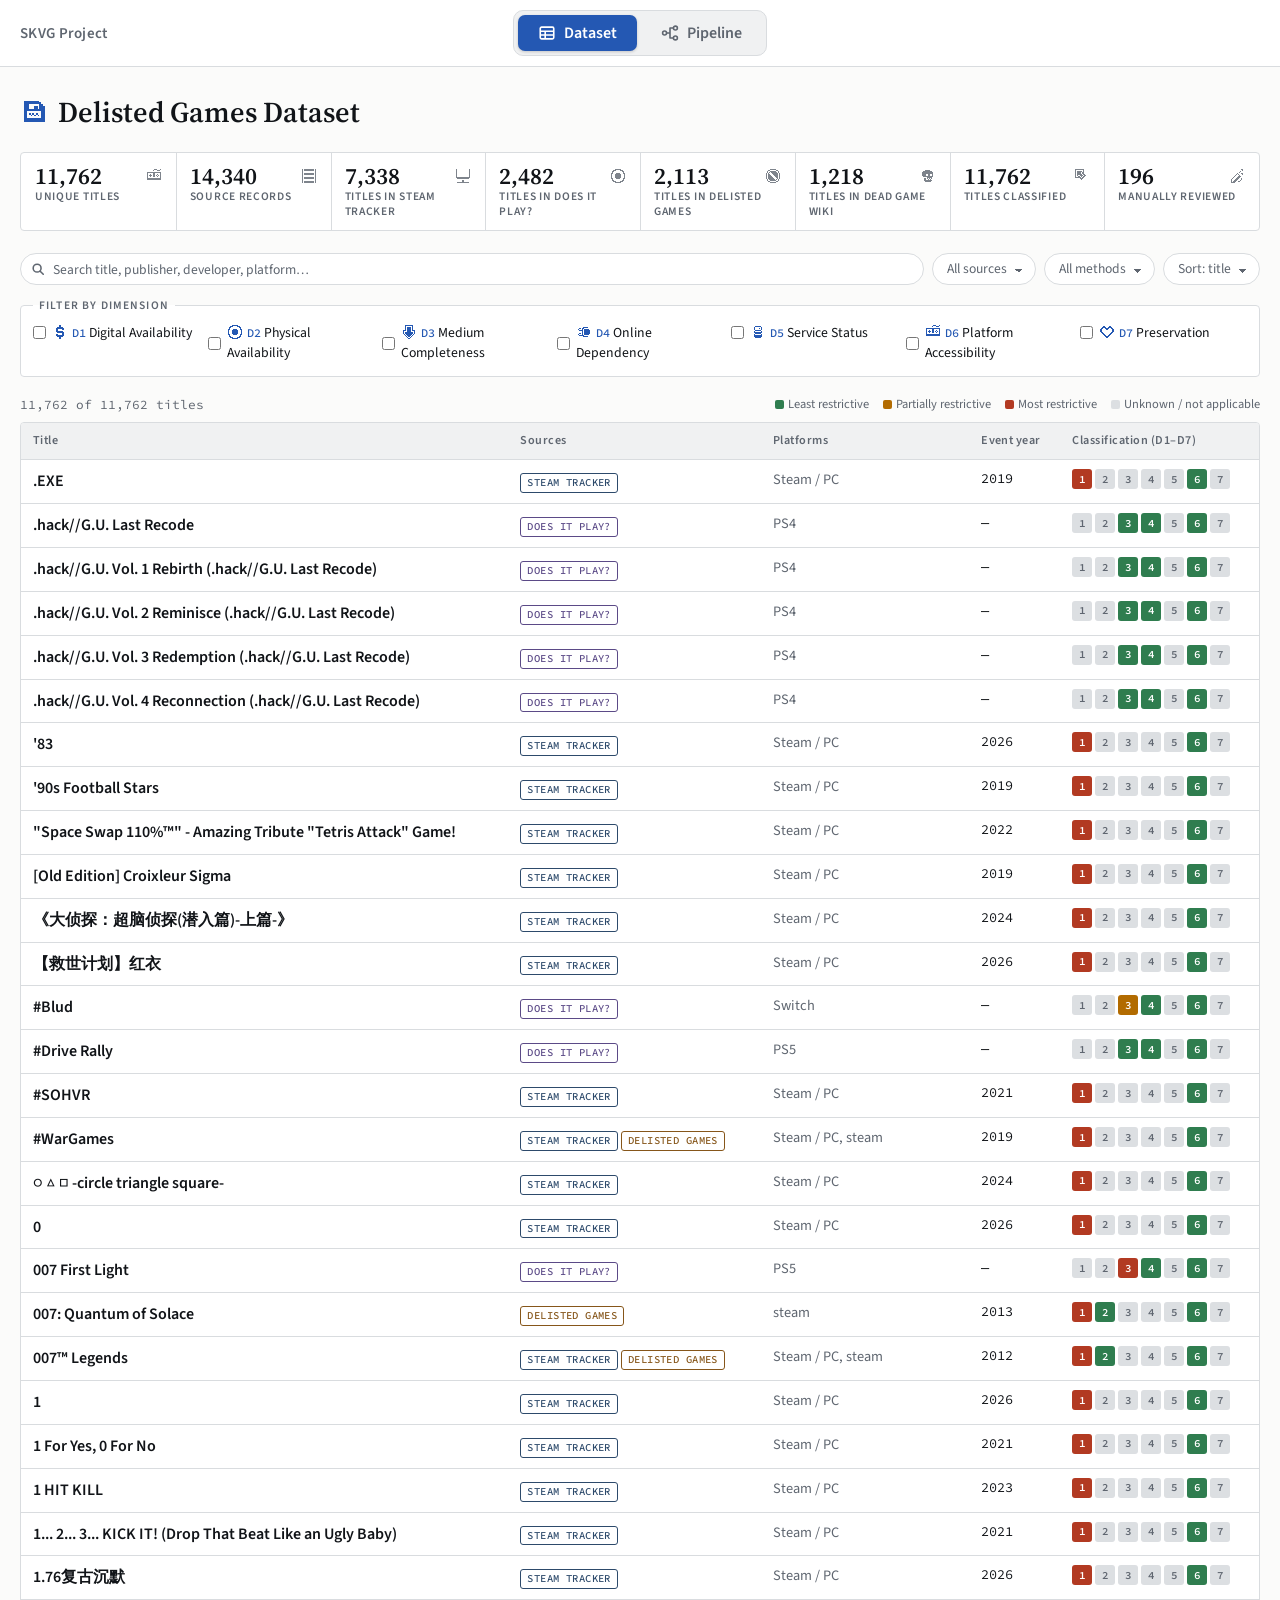
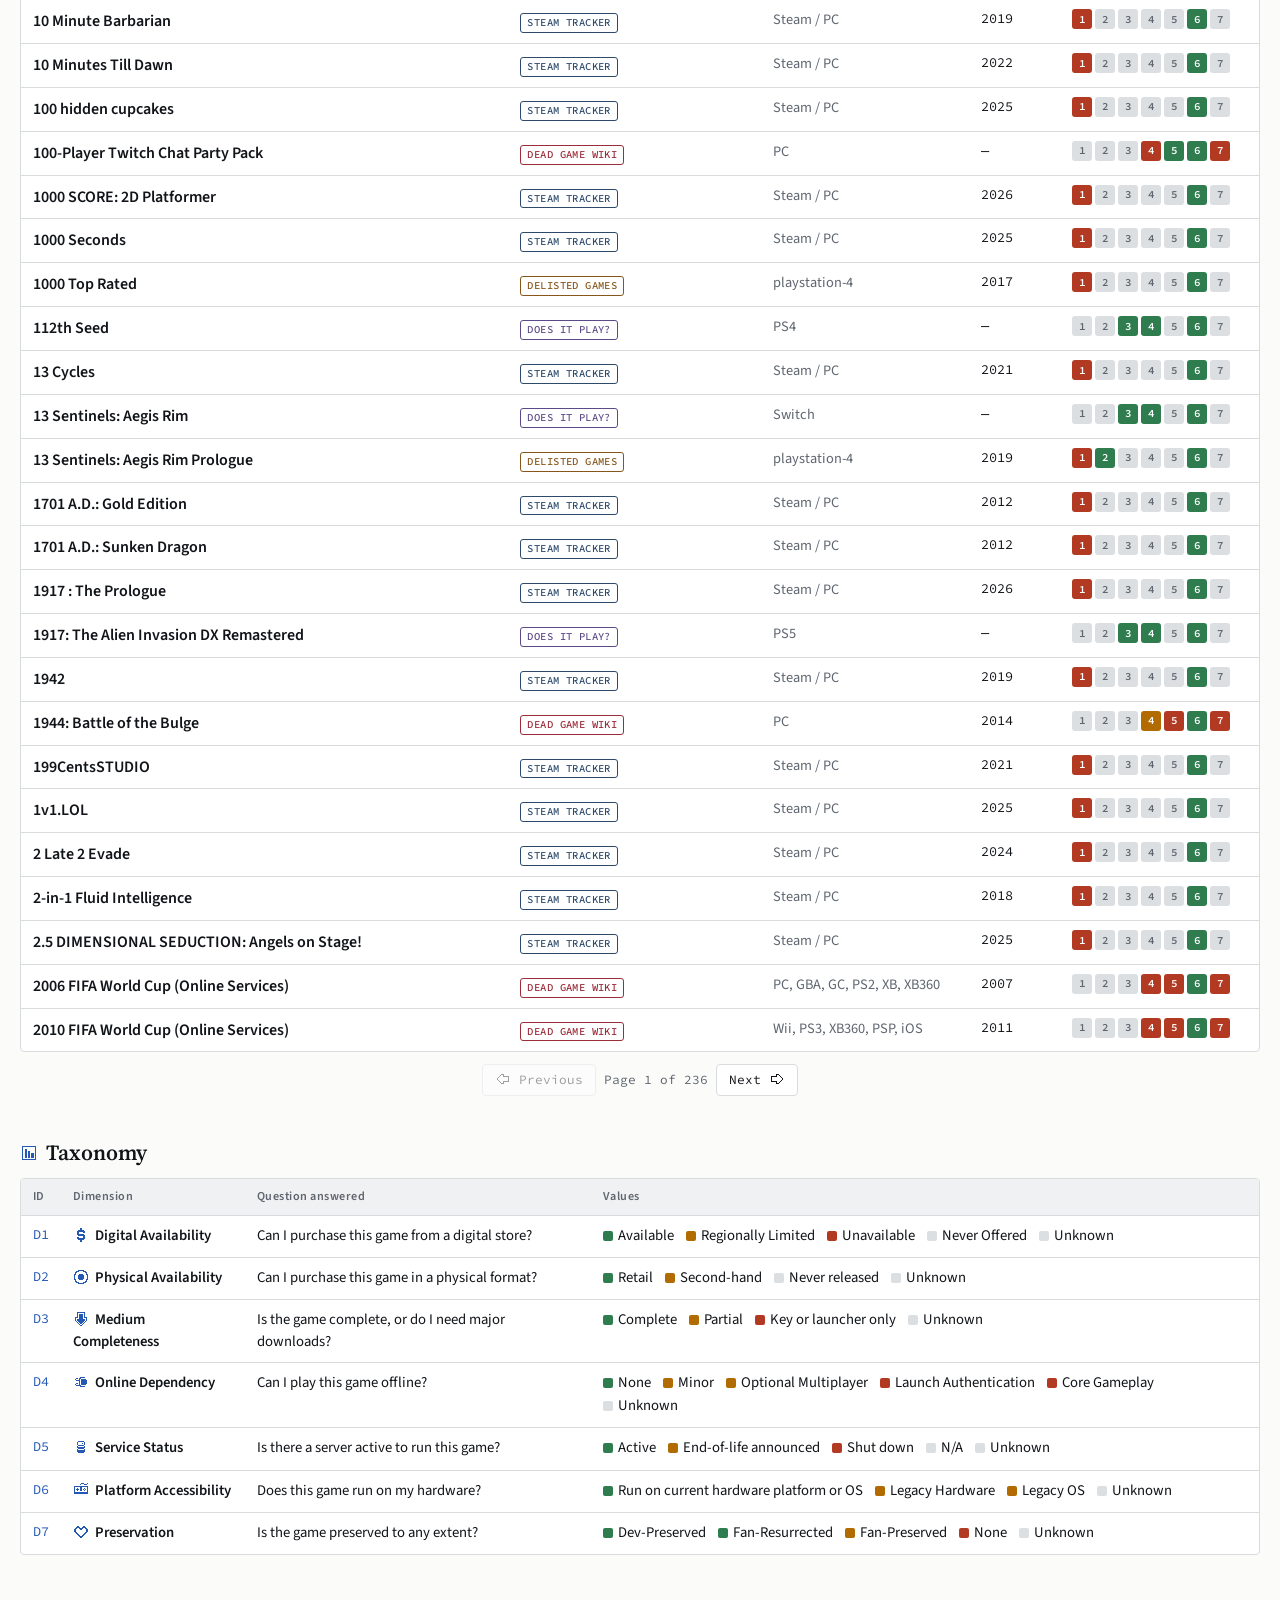
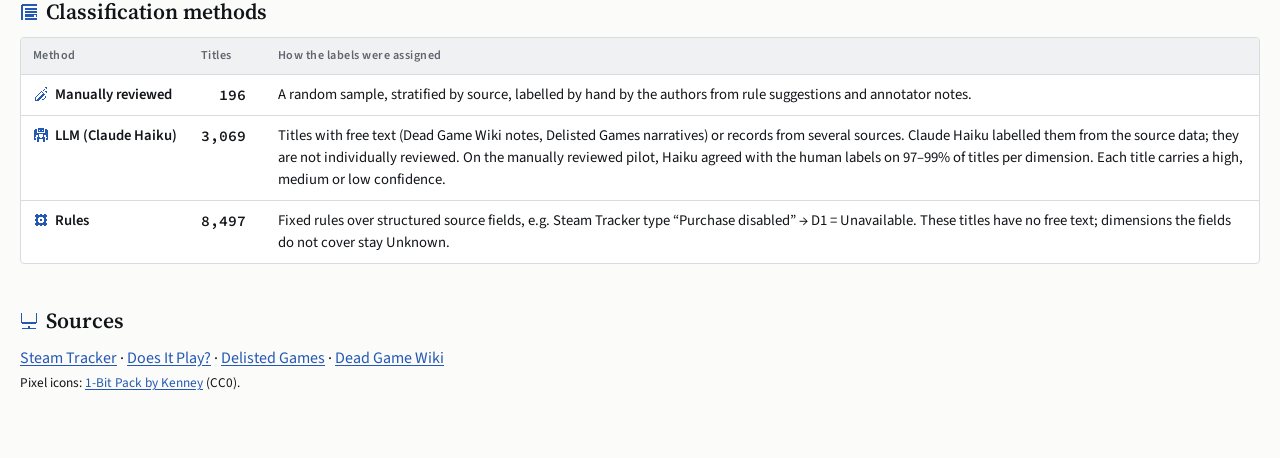
==== commit 73aa7bd4: "Use links for the site tabs so the page works on Anonymous GitHub Anonymous GitHub serves every page" ====
--- a/index.html
+++ b/index.html
@@ -4,93 +4,12 @@
 <meta charset="utf-8">
 <meta name="viewport" content="width=device-width, initial-scale=1">
 <title>SKVG Project</title>
-<link rel="icon" href="data:image/svg+xml,<svg xmlns='http://www.w3.org/2000/svg' viewBox='0 0 16 16' shape-rendering='crispEdges'>
-<link rel="preconnect" href="https://fonts.googleapis.com">
-<link rel="preconnect" href="https://fonts.gstatic.com" crossorigin>
-<link rel="stylesheet" href="https://fonts.googleapis.com/css2?family=Source+Sans+3:wght@400;600&display=swap">
-<style>
-/* Landing page: the dataset and the pipeline map as two tabs. Each page is
-   loaded unchanged in its own frame, so their styles stay separate. */
-:root {
-  --paper: #fbfbfa; --sheet: #ffffff; --ink: #111418; --muted: #5f6670; --rule: #d9dcdf;
-  --accent: #2458b3; --on-accent: #ffffff; --code-bg: #f0f1f2;
-  --sans: "Source Sans 3", "Helvetica Neue", Arial, sans-serif;
-}
-@media (prefers-color-scheme: dark) {
-  :root:not([data-theme="light"]) {
-    --paper: #121417; --sheet: #191c20; --ink: #e8eaed; --muted: #9aa1aa; --rule: #30353b;
-    --accent: #86acef; --on-accent: #121417; --code-bg: #22262b;
-    color-scheme: dark;
-  }
-}
-:root[data-theme="dark"] {
-  --paper: #121417; --sheet: #191c20; --ink: #e8eaed; --muted: #9aa1aa; --rule: #30353b;
-  --accent: #86acef; --on-accent: #121417; --code-bg: #22262b;
-  color-scheme: dark;
-}
-* { box-sizing: border-box; }
-html, body { height: 100%; margin: 0; }
-body { display: flex; flex-direction: column; background: var(--paper); color: var(--ink); font: 15px/1.4 var(--sans); }
-.bar { display: grid; grid-template-columns: 1fr auto 1fr; align-items: center; gap: 16px; padding: 10px 20px;
-       background: var(--sheet); border-bottom: 1px solid var(--rule); flex: none; }
-.brand { font-weight: 600; letter-spacing: .02em; color: var(--muted); }
-/* Segmented switch: the open view is filled with the accent colour. */
-.tabs { display: inline-flex; gap: 4px; padding: 4px; background: var(--code-bg); border: 1px solid var(--rule); border-radius: 10px; }
-.tab { display: inline-flex; align-items: center; gap: 8px; font: 600 1rem/1 var(--sans); color: var(--muted);
-       background: none; border: 0; border-radius: 7px; padding: 9px 20px; cursor: pointer; transition: background .15s, color .15s; }
-.tab svg { width: 18px; height: 18px; flex: none; }
-.tab:hover { color: var(--ink); background: var(--sheet); }
-.tab[aria-selected="true"] { color: var(--on-accent); background: var(--accent); box-shadow: 0 1px 3px rgb(0 0 0 / .18); }
-.tab:focus-visible { outline: 2px solid var(--accent); outline-offset: 2px; }
-.views { position: relative; flex: 1; min-height: 0; }
-iframe { position: absolute; inset: 0; width: 100%; height: 100%; border: 0; display: block; }
-iframe[hidden] { display: none; }
-@media (max-width: 560px) { .bar { grid-template-columns: 1fr; justify-items: center; padding: 8px 16px; } .brand { display: none; } }
-@media (prefers-reduced-motion: reduce) { .tab { transition: none; } }
-</style>
+<!-- The site opens on the dataset page; each page carries the tab bar (site-nav.css).
+     Old links to /#pipeline still reach the pipeline map. -->
+<meta http-equiv="refresh" content="0; url=dataset/index.html">
+<script>location.replace(location.hash === "#pipeline" ? "pipeline.html" : "dataset/index.html");</script>
 </head>
 <body>
-<nav class="bar">
-  <span class="brand">SKVG Project</span>
-  <div class="tabs" role="tablist">
-    <button class="tab" role="tab" id="tab-dataset" aria-controls="view-dataset" data-view="dataset">
-      <svg viewBox="0 0 20 20" fill="none" stroke="currentColor" stroke-width="1.8" aria-hidden="true"><rect x="2.5" y="3.5" width="15" height="13" rx="1.5"/><path d="M2.5 8H17.5M2.5 12.25H17.5M8 8V16.5"/></svg>Dataset</button>
-    <button class="tab" role="tab" id="tab-pipeline" aria-controls="view-pipeline" data-view="pipeline">
-      <svg viewBox="0 0 20 20" fill="none" stroke="currentColor" stroke-width="1.8" stroke-linecap="round" aria-hidden="true"><circle cx="4" cy="10" r="2.2"/><circle cx="16" cy="4.5" r="2.2"/><circle cx="16" cy="15.5" r="2.2"/><path d="M6.2 10H10M10 4.5V15.5M10 4.5H13.8M10 15.5H13.8"/></svg>Pipeline</button>
-  </div>
-  <span></span>
-</nav>
-<div class="views">
-  <iframe id="view-dataset" role="tabpanel" aria-labelledby="tab-dataset" title="Dataset" data-src="dataset/index.html" hidden></iframe>
-  <iframe id="view-pipeline" role="tabpanel" aria-labelledby="tab-pipeline" title="Pipeline map" data-src="pipeline.html" hidden></iframe>
-</div>
-<script>
-const VIEWS = ["dataset", "pipeline"];
-const tabs = document.querySelectorAll(".tab");
-
-function show(view) {
-  if (!VIEWS.includes(view)) view = VIEWS[0];
-  for (const v of VIEWS) {
-    const frame = document.getElementById("view-" + v);
-    const on = v === view;
-    // Each page loads the first time its tab is opened, then keeps its state.
-    if (on && !frame.src) frame.src = frame.dataset.src;
-    frame.hidden = !on;
-    document.getElementById("tab-" + v).setAttribute("aria-selected", on);
-  }
-  if (location.hash.slice(1) !== view) history.replaceState(null, "", "#" + view);
-}
-
-tabs.forEach(t => t.addEventListener("click", () => show(t.dataset.view)));
-document.querySelector(".tabs").addEventListener("keydown", e => {
-  if (e.key !== "ArrowRight" && e.key !== "ArrowLeft") return;
-  const i = [...tabs].indexOf(document.activeElement);
-  const next = tabs[(i + (e.key === "ArrowRight" ? 1 : tabs.length - 1)) % tabs.length];
-  next.focus();
-  show(next.dataset.view);
-});
-window.addEventListener("hashchange", () => show(location.hash.slice(1)));
-show(location.hash.slice(1));
-</script>
+<p><a href="dataset/index.html">Dataset</a> · <a href="pipeline.html">Pipeline map</a></p>
 </body>
 </html>
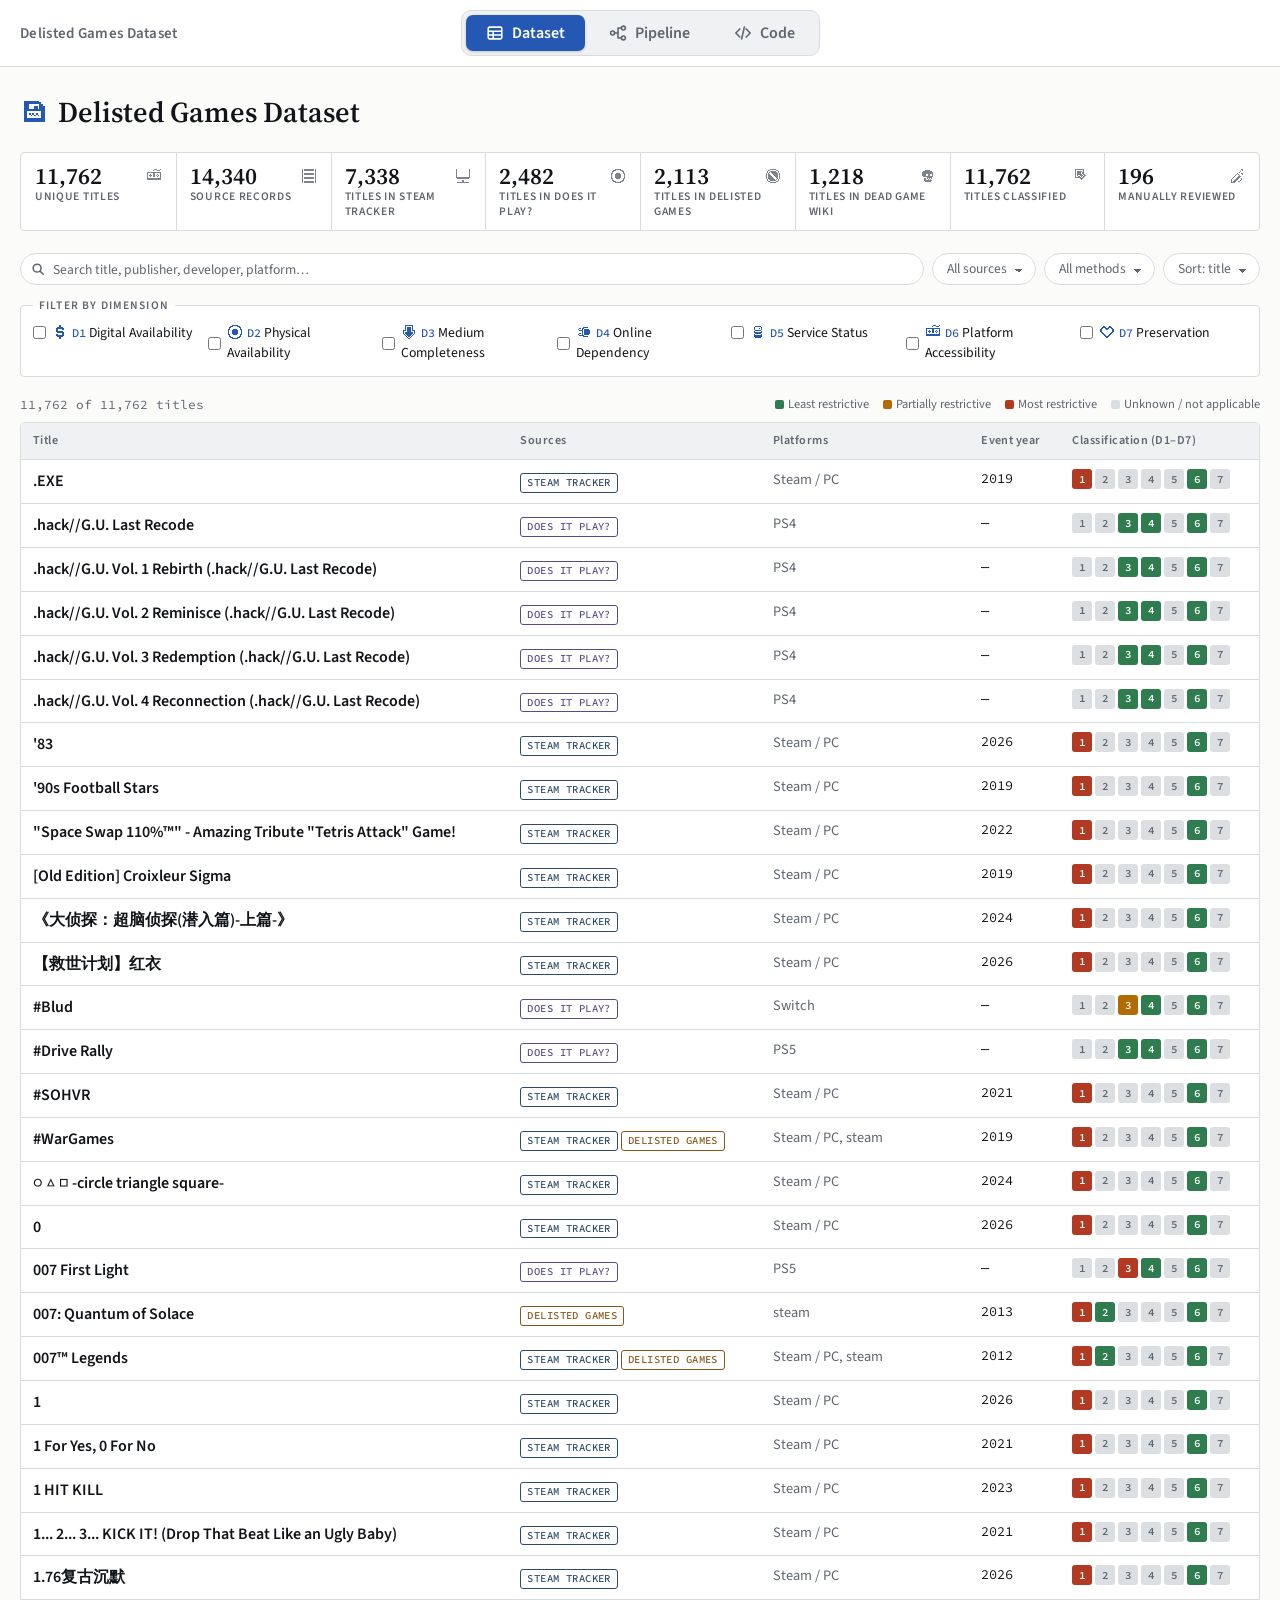
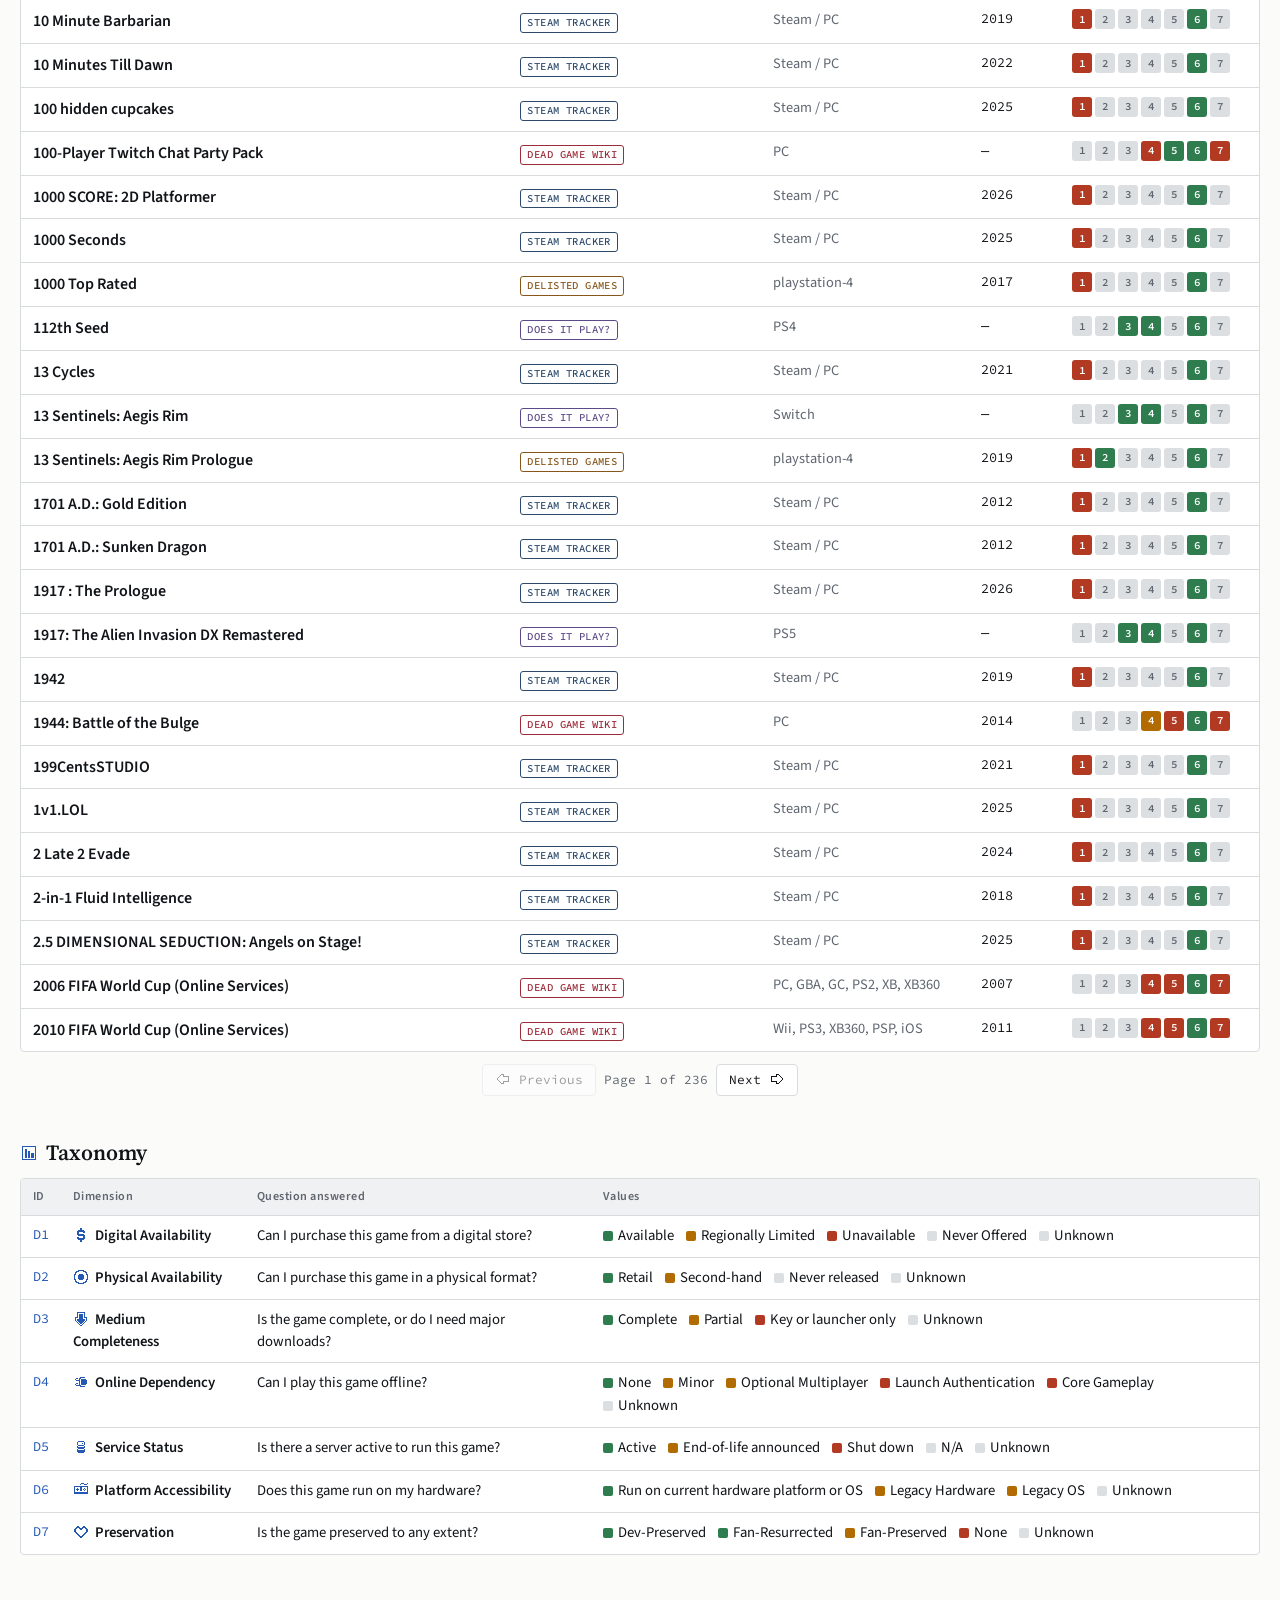
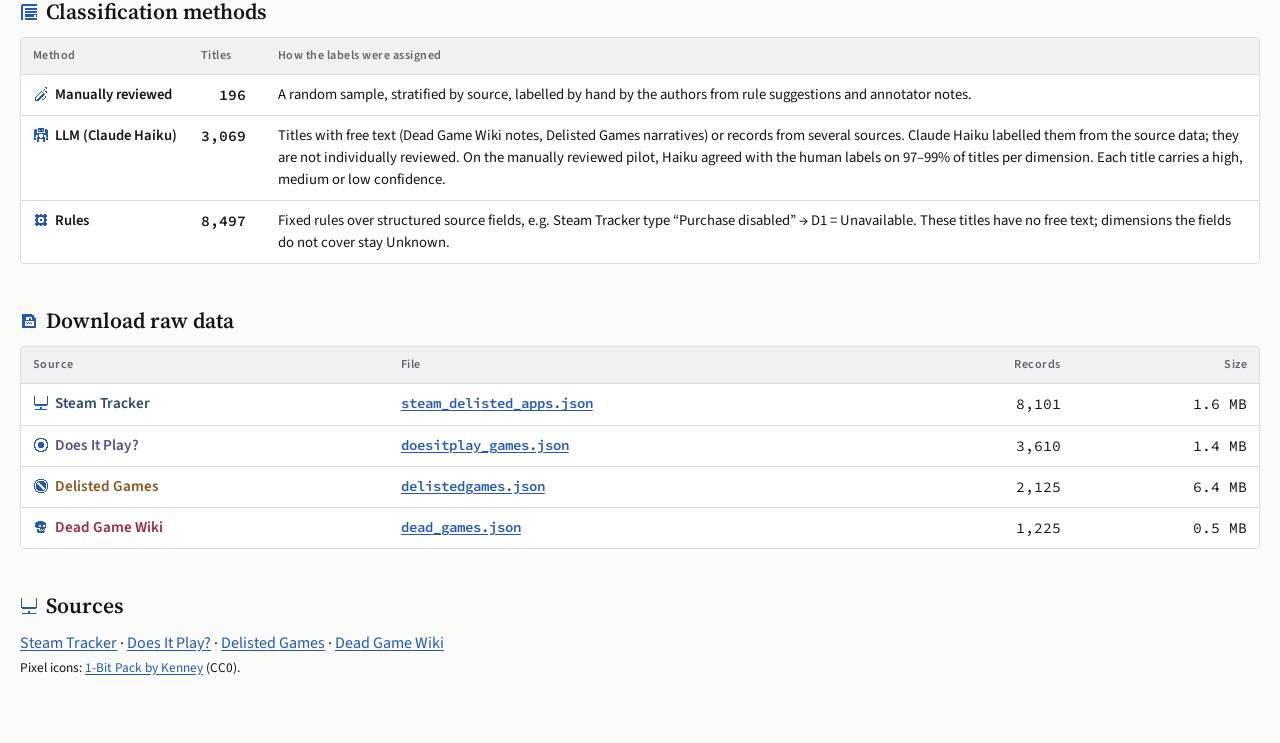
==== commit 7af7446b: "Add Code tab and raw JSON downloads; drop SKVG from the site - code/: source code viewer (index.html" ====
--- a/index.html
+++ b/index.html
@@ -3,13 +3,13 @@
 <head>
 <meta charset="utf-8">
 <meta name="viewport" content="width=device-width, initial-scale=1">
-<title>SKVG Project</title>
+<title>Delisted Games Dataset</title>
 <!-- The site opens on the dataset page; each page carries the tab bar (site-nav.css).
-     Old links to /#pipeline still reach the pipeline map. -->
+     Old links to /#pipeline still reach the pipeline map; /#code reaches the code. -->
 <meta http-equiv="refresh" content="0; url=dataset/index.html">
-<script>location.replace(location.hash === "#pipeline" ? "pipeline.html" : "dataset/index.html");</script>
+<script>location.replace({ "#pipeline": "pipeline.html", "#code": "code/index.html" }[location.hash] || "dataset/index.html");</script>
 </head>
 <body>
-<p><a href="dataset/index.html">Dataset</a> · <a href="pipeline.html">Pipeline map</a></p>
+<p><a href="dataset/index.html">Dataset</a> · <a href="pipeline.html">Pipeline map</a> · <a href="code/index.html">Code</a></p>
 </body>
 </html>
